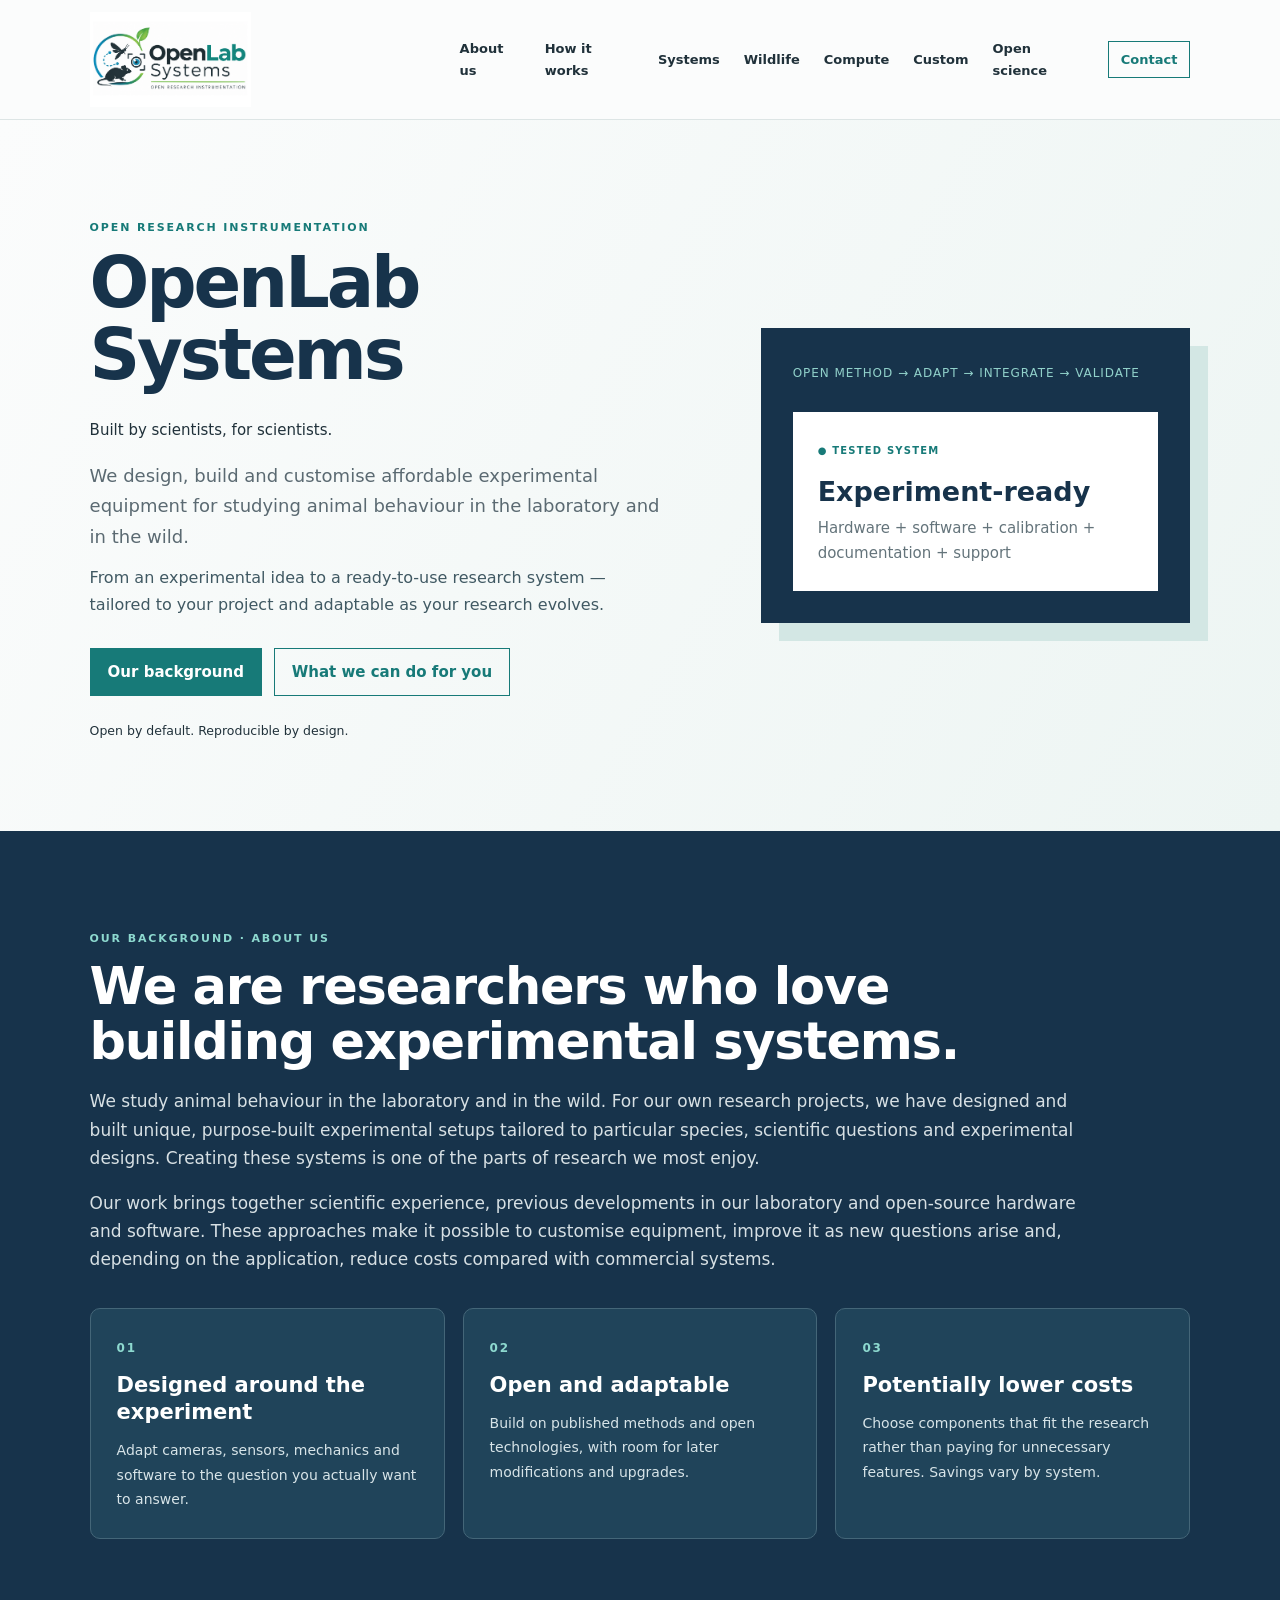
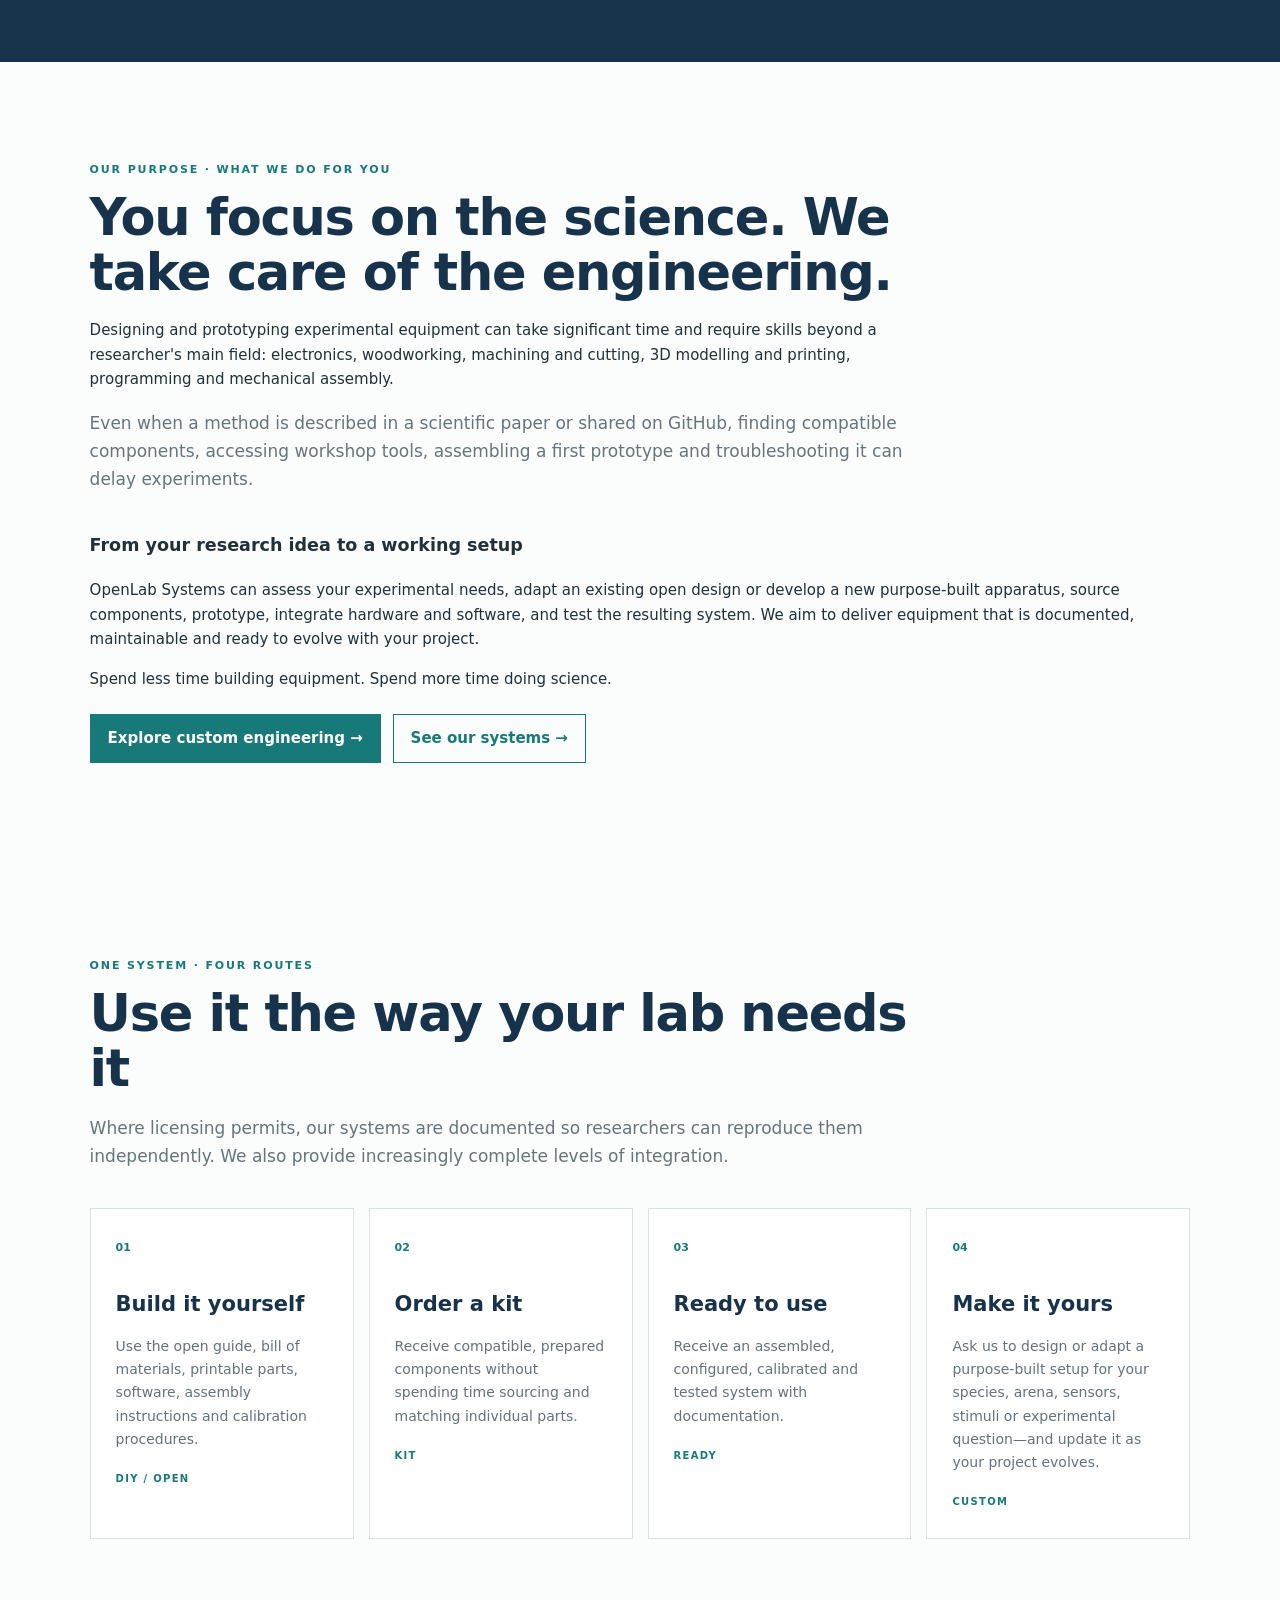
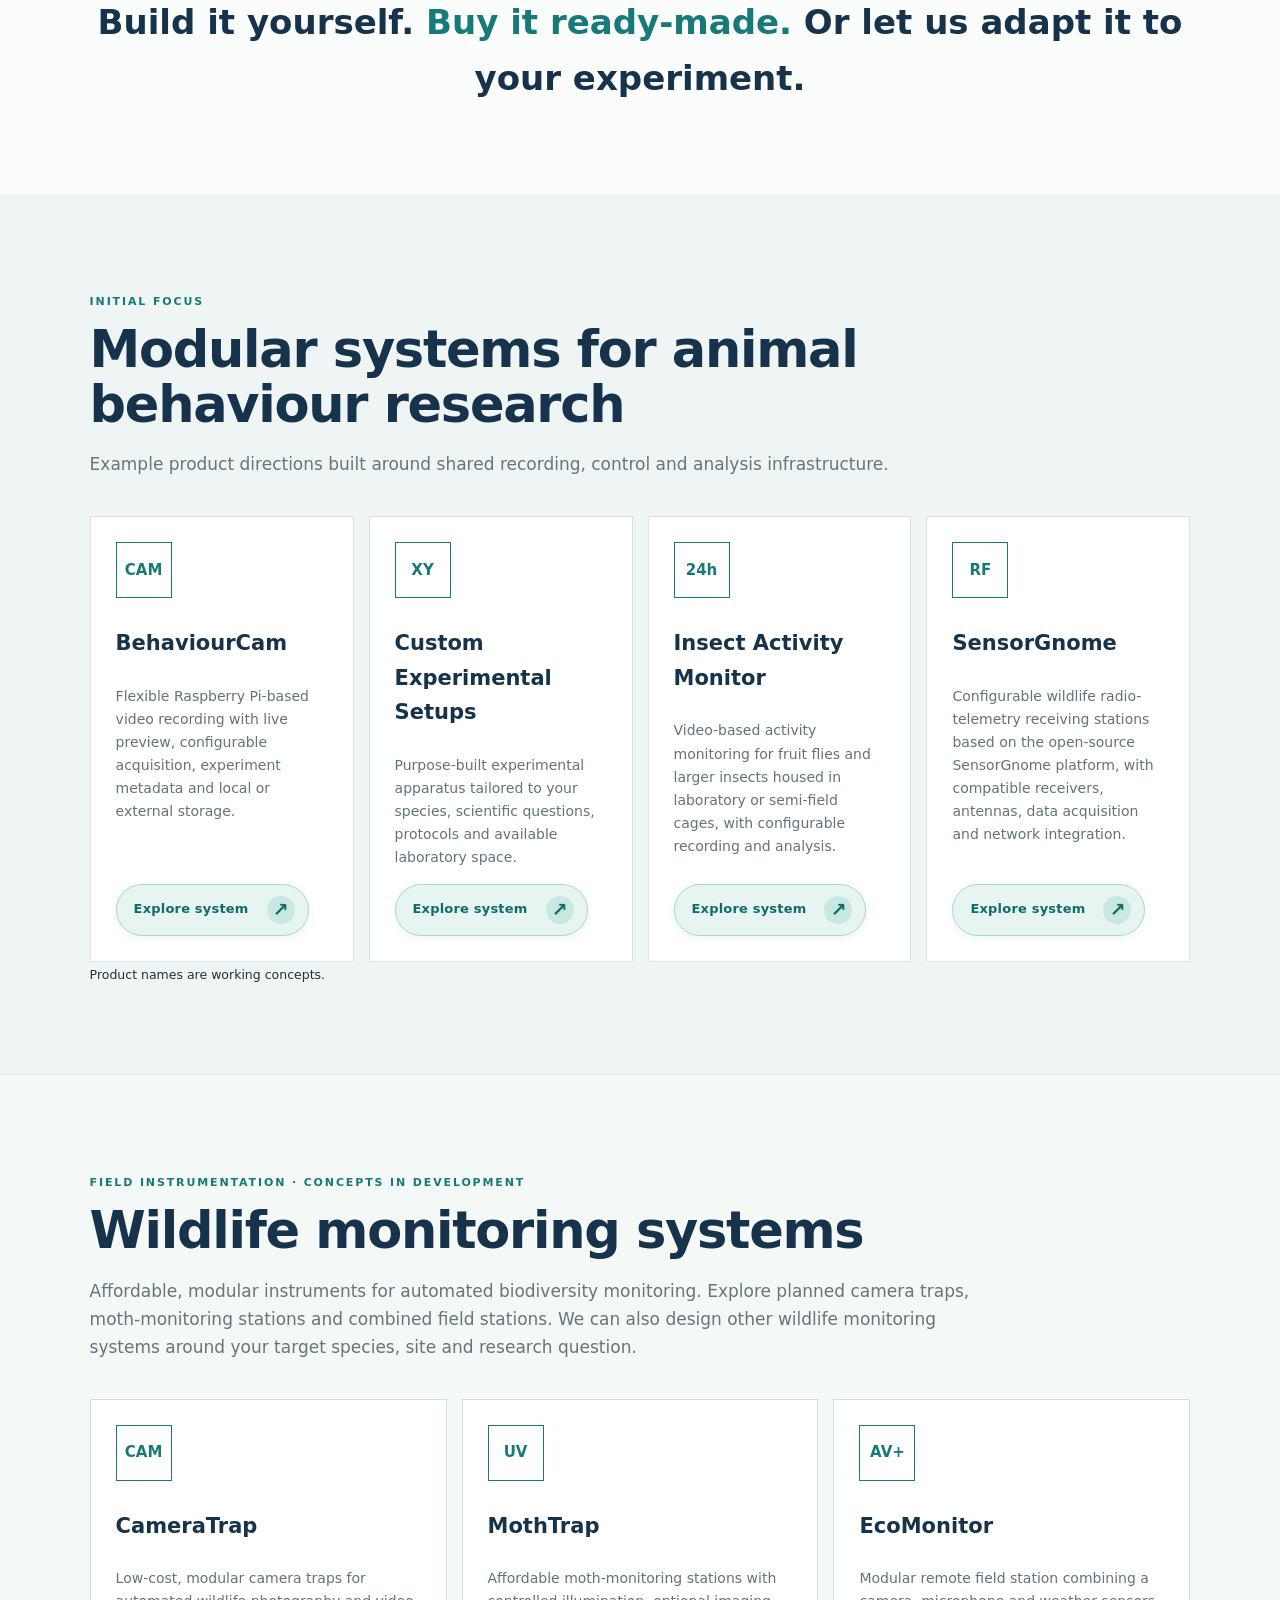
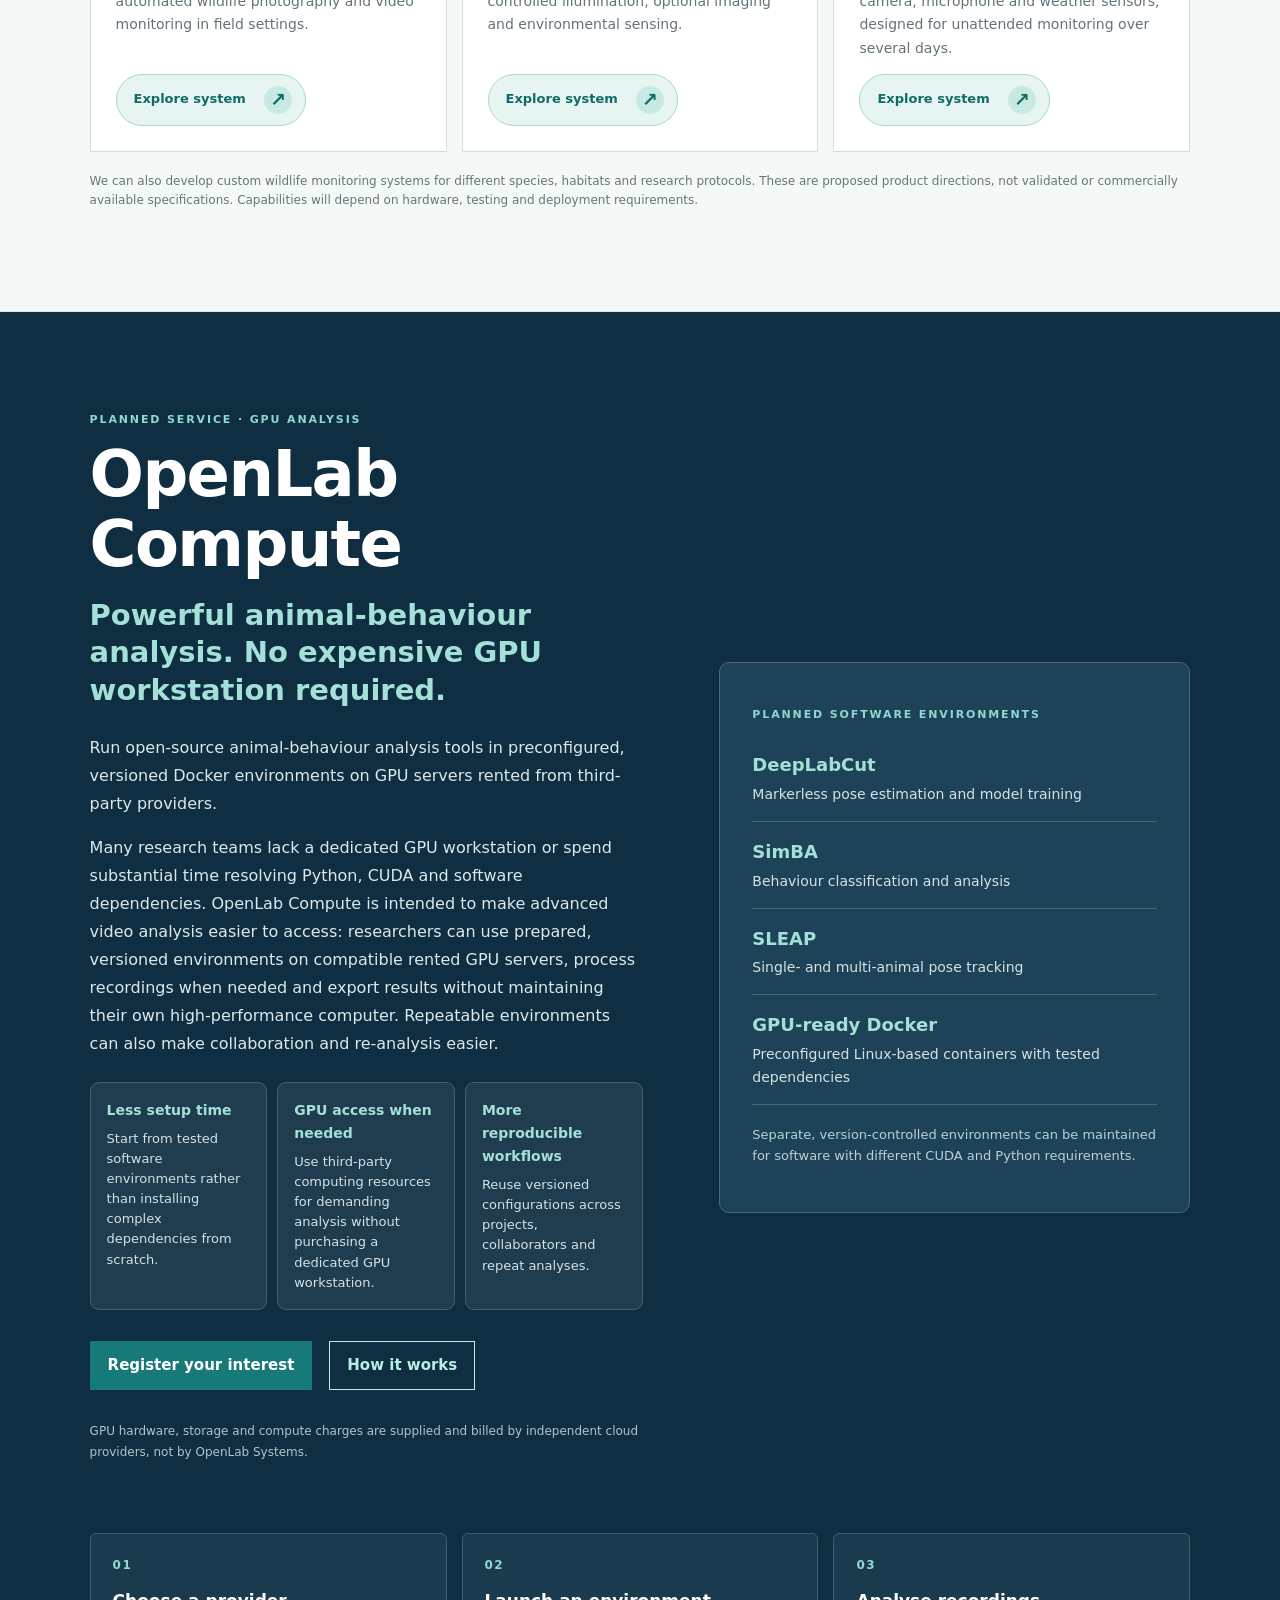
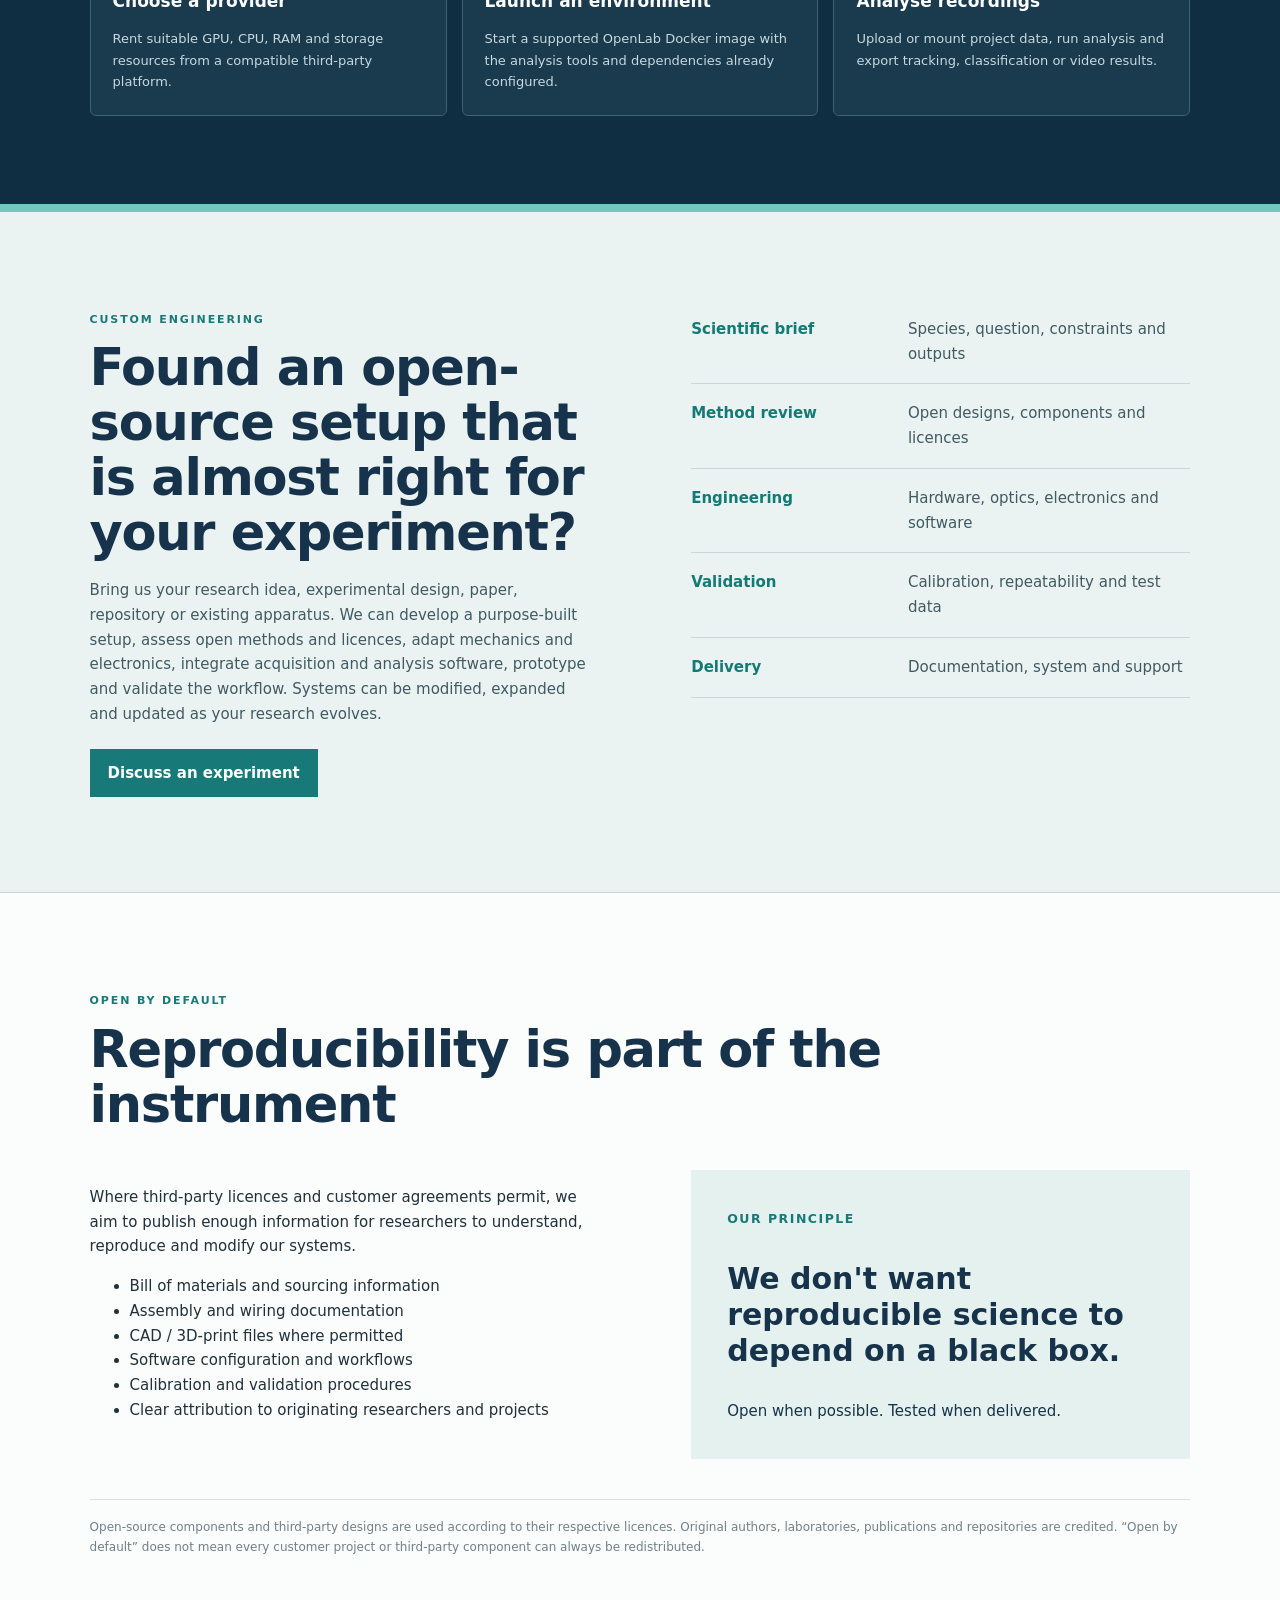
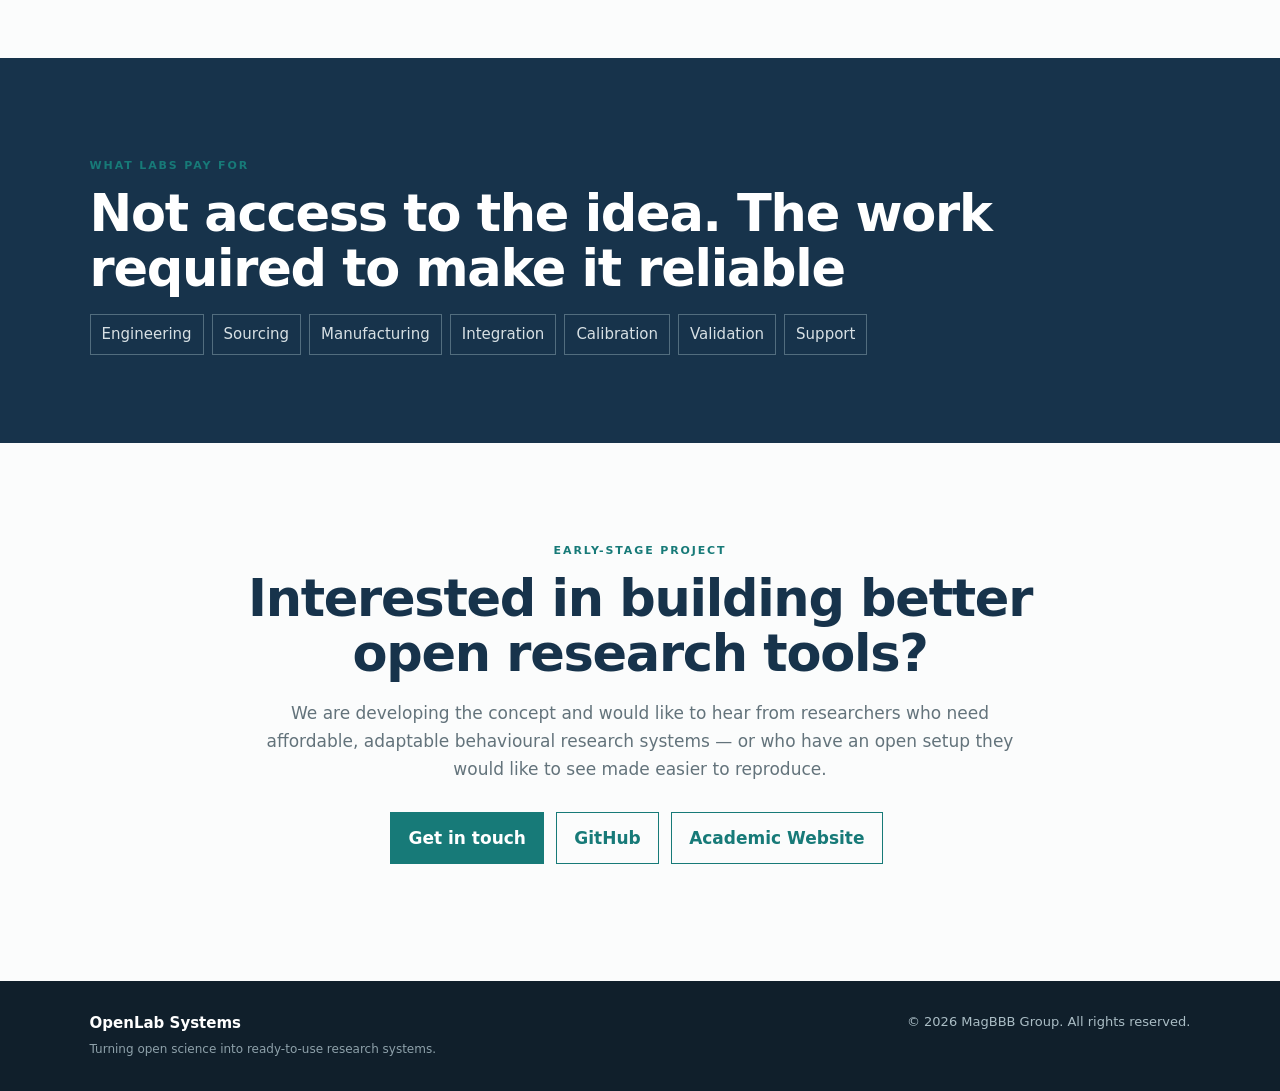
==== index.html @ 10ed85ef "Update index.html" ====
<!DOCTYPE html>

<html lang="en">
<head>
<meta charset="utf-8"/>
<meta content="width=device-width,initial-scale=1" name="viewport"/>
<meta content="Built by scientists studying animal behaviour in the lab and in the wild. OpenLab Systems develops affordable, adaptable and reproducible research instruments from open hardware and software." name="description"/>
<title>OpenLab Systems | Open Research Instrumentation</title>
<link href="logo.png?v=20261008-2" rel="icon" type="image/png"/>
<link href="style.css?v=20261011-intro-links4" rel="stylesheet"/>
</head>
<body>
<header>
<a aria-label="OpenLab Systems home" class="brand" href="#top">
<img alt="OpenLab Systems — Open Research Instrumentation" class="site-logo" src="logo.png?v=20261008-2"/>
</a>
<nav>
<a href="#our-story">About us</a><a href="#approach">How it works</a>
<a href="#systems">Systems</a>
<a href="#wildlife">Wildlife</a>
<a href="#compute">Compute</a>
<a href="#custom">Custom</a>
<a href="#open">Open science</a>
<a class="cta" href="#contact">Contact</a>
</nav>
</header>
<main id="top">
<section class="hero">
<div>
<p class="eyebrow">OPEN RESEARCH INSTRUMENTATION</p>
<h1>OpenLab Systems</h1><span class="hero-tagline">Built by scientists, for scientists.</span>

<p class="lead">We design, build and customise affordable experimental equipment for studying animal behaviour in the laboratory and in the wild.</p>
<p class="hero-support">From an experimental idea to a ready-to-use research system — tailored to your project and adaptable as your research evolves.</p>
<p>
<a class="button" href="#our-story">Our background</a> <a class="button outline" href="#our-purpose">What we can do for you</a>
</p>
<small>Open by default. Reproducible by design.</small>
</div>
<aside>
<div class="flow">OPEN METHOD → ADAPT → INTEGRATE → VALIDATE</div>
<div class="ready">
<label>● TESTED SYSTEM</label>
<h3>Experiment-ready</h3>
<p>Hardware + software + calibration + documentation + support</p>
</div>
</aside>
</section>
<section class="dark research-story" id="our-story"><p class="eyebrow">OUR BACKGROUND · ABOUT US</p>
<h2>We are researchers who love building experimental systems.</h2>
<p>We study animal behaviour in the laboratory and in the wild. For our own research projects, we have designed and built unique, purpose-built experimental setups tailored to particular species, scientific questions and experimental designs. Creating these systems is one of the parts of research we most enjoy.</p>
<p>Our work brings together scientific experience, previous developments in our laboratory and open-source hardware and software. These approaches make it possible to customise equipment, improve it as new questions arise and, depending on the application, reduce costs compared with commercial systems.</p>
<div class="story-benefits">
<div><span class="story-number">01</span><h3>Designed around the experiment</h3><p>Adapt cameras, sensors, mechanics and software to the question you actually want to answer.</p></div>
<div><span class="story-number">02</span><h3>Open and adaptable</h3><p>Build on published methods and open technologies, with room for later modifications and upgrades.</p></div>
<div><span class="story-number">03</span><h3>Potentially lower costs</h3><p>Choose components that fit the research rather than paying for unnecessary features. Savings vary by system.</p></div>
</div></section><section class="purpose-section" id="our-purpose">
<div class="intro"><p class="eyebrow">OUR PURPOSE · WHAT WE DO FOR YOU</p><h2>You focus on the science. We take care of the engineering.</h2>
<p>Designing and prototyping experimental equipment can take significant time and require skills beyond a researcher's main field: electronics, woodworking, machining and cutting, 3D modelling and printing, programming and mechanical assembly.</p>
<p>Even when a method is described in a scientific paper or shared on GitHub, finding compatible components, accessing workshop tools, assembling a first prototype and troubleshooting it can delay experiments.</p></div>
<div class="purpose-panel"><h3>From your research idea to a working setup</h3><p>OpenLab Systems can assess your experimental needs, adapt an existing open design or develop a new purpose-built apparatus, source components, prototype, integrate hardware and software, and test the resulting system. We aim to deliver equipment that is documented, maintainable and ready to evolve with your project.</p>
<p class="purpose-strapline">Spend less time building equipment. Spend more time doing science.</p>
<a class="button" href="#custom">Explore custom engineering →</a> <a class="button outline" href="#systems">See our systems →</a></div>
</section>
<section id="approach">
<div class="intro">
<p class="eyebrow">ONE SYSTEM · FOUR ROUTES</p>
<h2>Use it the way your lab needs it</h2>
<p>Where licensing permits, our systems are documented so researchers can reproduce them independently. We also provide increasingly complete levels of integration.</p>
</div>
<div class="grid four">
<article>
<i>01</i>
<h3>Build it yourself</h3>
<p>Use the open guide, bill of materials, printable parts, software, assembly instructions and calibration procedures.</p>
<b>DIY / OPEN</b>
</article>
<article>
<i>02</i>
<h3>Order a kit</h3>
<p>Receive compatible, prepared components without spending time sourcing and matching individual parts.</p>
<b>KIT</b>
</article>
<article>
<i>03</i>
<h3>Ready to use</h3>
<p>Receive an assembled, configured, calibrated and tested system with documentation.</p>
<b>READY</b>
</article>
<article>
<i>04</i>
<h3>Make it yours</h3>
<p>Ask us to design or adapt a purpose-built setup for your species, arena, sensors, stimuli or experimental question—and update it as your project evolves.</p>
<b>CUSTOM</b>
</article>
</div>
<p class="slogan">Build it yourself. <em>Buy it ready-made.</em> Or let us adapt it to your experiment.</p>
</section>
<section class="pale" id="systems">
<div class="intro">
<p class="eyebrow">INITIAL FOCUS</p>
<h2>Modular systems for animal behaviour research</h2>
<p>Example product directions built around shared recording, control and analysis infrastructure.</p>
</div>
<div class="grid four">
<article>
<div class="icon">CAM</div>
<h3>BehaviourCam</h3>
<p>Flexible Raspberry Pi-based video recording with live preview, configurable acquisition, experiment metadata and local or external storage.</p>
<button aria-controls="behaviourcam-modal" aria-haspopup="dialog" class="product-details-btn" data-product-modal="behaviourcam-modal" type="button">
<span>Explore system</span><span aria-hidden="true" class="product-btn-arrow">↗</span>
</button>
</article>
<article>
<div class="icon">XY</div>
<h3>Custom Experimental Setups</h3>
<p>Purpose-built experimental apparatus tailored to your species, scientific questions, protocols and available laboratory space.</p>
<button aria-controls="trackingarena-modal" aria-haspopup="dialog" class="product-details-btn" data-product-modal="trackingarena-modal" type="button"><span>Explore system</span><span aria-hidden="true" class="product-btn-arrow">↗</span></button>
</article>
<article>
<div class="icon">24h</div>
<h3>Insect Activity Monitor</h3>
<p>Video-based activity monitoring for fruit flies and larger insects housed in laboratory or semi-field cages, with configurable recording and analysis.</p>
<button aria-controls="activitymonitor-modal" aria-haspopup="dialog" class="product-details-btn" data-product-modal="activitymonitor-modal" type="button"><span>Explore system</span><span aria-hidden="true" class="product-btn-arrow">↗</span></button>
</article>
<article>
<div class="icon">RF</div>
<h3>SensorGnome</h3>
<p>Configurable wildlife radio-telemetry receiving stations based on the open-source SensorGnome platform, with compatible receivers, antennas, data acquisition and network integration.</p>
<button aria-controls="sensorgnome-modal" aria-haspopup="dialog" class="product-details-btn" data-product-modal="sensorgnome-modal" type="button"><span>Explore system</span><span aria-hidden="true" class="product-btn-arrow">↗</span></button>
</article>
</div>
<small>Product names are working concepts.</small>
</section>
<!-- WILDLIFE MONITORING SYSTEMS -->
<section class="wildlife-section" id="wildlife">
<div class="intro">
<p class="eyebrow">FIELD INSTRUMENTATION · CONCEPTS IN DEVELOPMENT</p>
<h2>Wildlife monitoring systems</h2>
<p>Affordable, modular instruments for automated biodiversity monitoring. Explore planned camera traps, moth-monitoring stations and combined field stations. We can also design other wildlife monitoring systems around your target species, site and research question.</p>
</div>
<div class="grid four wildlife-grid">
<article>
<div class="icon">CAM</div>
<h3>CameraTrap</h3>
<p>Low-cost, modular camera traps for automated wildlife photography and video monitoring in field settings.</p>
<button aria-controls="cameratrap-modal" aria-haspopup="dialog" class="product-details-btn" data-product-modal="cameratrap-modal" type="button"><span>Explore system</span><span aria-hidden="true" class="product-btn-arrow">↗</span></button>
</article>
<article>
<div class="icon">UV</div>
<h3>MothTrap</h3>
<p>Affordable moth-monitoring stations with controlled illumination, optional imaging and environmental sensing.</p>
<button aria-controls="mothtrap-modal" aria-haspopup="dialog" class="product-details-btn" data-product-modal="mothtrap-modal" type="button"><span>Explore system</span><span aria-hidden="true" class="product-btn-arrow">↗</span></button>
</article>
<article>
<div class="icon">AV+</div>
<h3>EcoMonitor</h3>
<p>Modular remote field station combining a camera, microphone and weather sensors, designed for unattended monitoring over several days.</p>
<button aria-controls="ecomonitor-modal" aria-haspopup="dialog" class="product-details-btn" data-product-modal="ecomonitor-modal" type="button"><span>Explore system</span><span aria-hidden="true" class="product-btn-arrow">↗</span></button>
</article>
</div>
<p class="wildlife-note">We can also develop custom wildlife monitoring systems for different species, habitats and research protocols. These are proposed product directions, not validated or commercially available specifications. Capabilities will depend on hardware, testing and deployment requirements.</p>
</section>
<section class="compute-section" id="compute">
<div class="compute-layout">
<div class="compute-copy">
<p class="eyebrow">PLANNED SERVICE · GPU ANALYSIS</p>
<h2>OpenLab Compute</h2>
<h3>Powerful animal-behaviour analysis. No expensive GPU workstation required.</h3>
<p>Run open-source animal-behaviour analysis tools in preconfigured, versioned Docker environments on GPU servers rented from third-party providers.</p>
<p>Many research teams lack a dedicated GPU workstation or spend substantial time resolving Python, CUDA and software dependencies. OpenLab Compute is intended to make advanced video analysis easier to access: researchers can use prepared, versioned environments on compatible rented GPU servers, process recordings when needed and export results without maintaining their own high-performance computer. Repeatable environments can also make collaboration and re-analysis easier.</p>
<div aria-label="Benefits for researchers" class="compute-benefits">
<div><strong>Less setup time</strong><span>Start from tested software environments rather than installing complex dependencies from scratch.</span></div>
<div><strong>GPU access when needed</strong><span>Use third-party computing resources for demanding analysis without purchasing a dedicated GPU workstation.</span></div>
<div><strong>More reproducible workflows</strong><span>Reuse versioned configurations across projects, collaborators and repeat analyses.</span></div>
</div>
<div class="compute-actions">
<a class="button" href="#contact">Register your interest</a>
<a class="button outline light-outline" href="#compute-workflow">How it works</a>
</div>
<p class="compute-disclaimer">GPU hardware, storage and compute charges are supplied and billed by independent cloud providers, not by OpenLab Systems.</p>
</div>
<div aria-label="Planned analysis environments" class="compute-panel">
<p class="eyebrow">PLANNED SOFTWARE ENVIRONMENTS</p>
<div class="compute-tool">
<strong>DeepLabCut</strong>
<span>Markerless pose estimation and model training</span>
</div>
<div class="compute-tool">
<strong>SimBA</strong>
<span>Behaviour classification and analysis</span>
</div>
<div class="compute-tool">
<strong>SLEAP</strong>
<span>Single- and multi-animal pose tracking</span>
</div>
<div class="compute-tool">
<strong>GPU-ready Docker</strong>
<span>Preconfigured Linux-based containers with tested dependencies</span>
</div>
<p class="compute-note">Separate, version-controlled environments can be maintained for software with different CUDA and Python requirements.</p>
</div>
</div>
<div class="compute-workflow" id="compute-workflow">
<div>
<span>01</span>
<strong>Choose a provider</strong>
<p>Rent suitable GPU, CPU, RAM and storage resources from a compatible third-party platform.</p>
</div>
<div>
<span>02</span>
<strong>Launch an environment</strong>
<p>Start a supported OpenLab Docker image with the analysis tools and dependencies already configured.</p>
</div>
<div>
<span>03</span>
<strong>Analyse recordings</strong>
<p>Upload or mount project data, run analysis and export tracking, classification or video results.</p>
</div>
</div>
</section>
<section class="split custom-light" id="custom">
<div>
<p class="eyebrow">CUSTOM ENGINEERING</p>
<h2>Found an open-source setup that is almost right for your experiment?</h2>
<p>Bring us your research idea, experimental design, paper, repository or existing apparatus. We can develop a purpose-built setup, assess open methods and licences, adapt mechanics and electronics, integrate acquisition and analysis software, prototype and validate the workflow. Systems can be modified, expanded and updated as your research evolves.</p>
<a class="button" href="#contact">Discuss an experiment</a>
</div>
<ol>
<li>
<b>Scientific brief</b>
<span>Species, question, constraints and outputs</span>
</li>
<li>
<b>Method review</b>
<span>Open designs, components and licences</span>
</li>
<li>
<b>Engineering</b>
<span>Hardware, optics, electronics and software</span>
</li>
<li>
<b>Validation</b>
<span>Calibration, repeatability and test data</span>
</li>
<li>
<b>Delivery</b>
<span>Documentation, system and support</span>
</li>
</ol>
</section>
<section id="open">
<div class="intro">
<p class="eyebrow">OPEN BY DEFAULT</p>
<h2>Reproducibility is part of the instrument</h2>
</div>
<div class="split">
<div>
<p>Where third-party licences and customer agreements permit, we aim to publish enough information for researchers to understand, reproduce and modify our systems.</p>
<ul>
<li>Bill of materials and sourcing information</li>
<li>Assembly and wiring documentation</li>
<li>CAD / 3D-print files where permitted</li>
<li>Software configuration and workflows</li>
<li>Calibration and validation procedures</li>
<li>Clear attribution to originating researchers and projects</li>
</ul>
</div>
<blockquote>
<small>OUR PRINCIPLE</small>
<p>We don't want reproducible science to depend on a black box.</p>
<footer>Open when possible. Tested when delivered.</footer>
</blockquote>
</div>
<p class="legal">Open-source components and third-party designs are used according to their respective licences. Original authors, laboratories, publications and repositories are credited. “Open by default” does not mean every customer project or third-party component can always be redistributed.</p>
</section>
<section class="dark value">
<p class="eyebrow">WHAT LABS PAY FOR</p>
<h2>Not access to the idea. The work required to make it reliable</h2>
<div>
<span>Engineering</span>
<span>Sourcing</span>
<span>Manufacturing</span>
<span>Integration</span>
<span>Calibration</span>
<span>Validation</span>
<span>Support</span>
</div>
</section>
<section class="contact" id="contact">
<p class="eyebrow">EARLY-STAGE PROJECT</p>
<h2>Interested in building better open research tools?</h2>
<p>We are developing the concept and would like to hear from researchers who need affordable, adaptable behavioural research systems — or who have an open setup they would like to see made easier to reproduce.</p>
<p>
<a class="button" href="mailto:YOUR-EMAIL@example.com">Get in touch</a> <a class="button outline" href="https://github.com/MagBBBGroup">GitHub</a>
<a class="button outline" href="https://magbbb.com" rel="noopener noreferrer" target="_blank">
    Academic Website
  </a>
</p>
</section>
</main>
<footer class="footer">
<div><b>OpenLab Systems</b><span>Turning open science into ready-to-use research systems.</span></div>
<div class="copyright">© 2026 MagBBB Group. All rights reserved.</div>
</footer>
<!-- BEHAVIOURCAM PRODUCT POP-UP -->
<div aria-labelledby="behaviourcam-title" aria-modal="true" class="product-modal" hidden="" id="behaviourcam-modal" role="dialog">
<div class="product-modal-content">
<button aria-label="Close" class="product-modal-close" data-close-modal="" type="button">
      ×
    </button>
<h2 id="behaviourcam-title">BehaviourCam</h2>
<!-- Replace with a product photograph later -->
<div class="product-image-placeholder">
      BehaviourCam system photograph coming soon
    </div>
<p>
      BehaviourCam is a modular, portable video recording
      system for studying animal behaviour in laboratory
      and field settings.
    </p>
<h3>Main features and planned capabilities</h3>
<ol class="product-feature-list">
<li><strong>Multi-camera recording.</strong>
        Supports recording from multiple cameras, with
        four cameras in the configuration shown.</li>
<li><strong>Synchronised recording.</strong>
        Can be configured to record an experiment
        simultaneously from several cameras.</li>
<li><strong>Interchangeable cameras.</strong>
        Camera options for daytime and night-time recording,
        high frame rates or high resolution.</li>
<li><strong>Flexible hardware.</strong>
        Built around Raspberry Pi 3, 4 or 5 computers.</li>
<li><strong>Graphical interface.</strong>
        Control recording, adjust settings and view
        a live camera preview.</li>
<li><strong>Local and remote control.</strong>
        Operate using a connected screen or remotely
        through a local network.</li>
<li><strong>Recording organisation.</strong>
        Choose output folders, project and test names,
        and saved settings profiles.</li>
<li><strong>Offline operation.</strong>
        Control devices and transfer files without
        internet access.</li>
<li><strong>Flexible power options.</strong>
        Mains electricity, power banks, Power over Ethernet
        or optional solar power.</li>
<li><strong>Portable design.</strong>
        Compact carrying case for computers, screen,
        batteries, network switch and cables.</li>
</ol>
<!-- ADD NEW FEATURES ABOVE THIS LINE -->
<p class="product-development-note">
      Features and specifications are subject to
      development and hardware configuration.
    </p>
<a class="button" href="mailto:YOUR-EMAIL@example.com?subject=BehaviourCam%20enquiry">
      Enquire about BehaviourCam
    </a>
</div>
</div>
<!-- TRACKINGARENA PRODUCT POP-UP -->
<div aria-labelledby="trackingarena-title" aria-modal="true" class="product-modal" hidden="" id="trackingarena-modal" role="dialog">
<div class="product-modal-content" tabindex="-1">
<button aria-label="Close TrackingArena details" class="product-modal-close" data-close-modal="" type="button">×</button>
<p class="eyebrow">OPENLAB SYSTEMS · PRODUCT CONCEPT</p>
<h2 id="trackingarena-title">Custom Experimental Setups</h2>
<!-- To add a photo, replace the placeholder div with an img tag -->
<div class="product-image-placeholder">Custom experimental setup photographs coming soon</div>
<p>We design and adapt experimental apparatus around the needs of a specific research project, using suitable open-source hardware and software alongside custom-built components.</p>
<h3>How we can help</h3>
<ol class="product-feature-list">
<li><strong>Experiment-specific design.</strong> Adapt the setup to the species, research question, arena and experimental protocol.</li>
<li><strong>Integrated hardware.</strong> Combine cameras, illumination, sensors, stimuli, control electronics and mechanical components.</li>
<li><strong>Software and acquisition.</strong> Develop practical recording, control and data-export workflows.</li>
<li><strong>Prototyping and validation.</strong> Source components, build prototypes, test and document the resulting system.</li>
<li><strong>Modular upgrades.</strong> Plan for future changes, additional sensors or modified experimental designs.</li>
</ol>
<!-- Add new features as <li> elements immediately above </ol> -->
<p class="product-development-note">Concept under development. Features, compatibility and specifications will depend on the final configuration and validation.</p>
<a class="button" href="mailto:YOUR-EMAIL@example.com?subject=Custom%20experimental%20setup%20enquiry">Discuss a custom setup</a>
</div>
</div>
<!-- ACTIVITYMONITOR PRODUCT POP-UP -->
<div aria-labelledby="activitymonitor-title" aria-modal="true" class="product-modal" hidden="" id="activitymonitor-modal" role="dialog">
<div class="product-modal-content" tabindex="-1">
<button aria-label="Close ActivityMonitor details" class="product-modal-close" data-close-modal="" type="button">×</button>
<p class="eyebrow">OPENLAB SYSTEMS · PRODUCT CONCEPT</p>
<h2 id="activitymonitor-title">Insect Activity Monitor</h2>
<!-- To add a photo, replace the placeholder div with an img tag -->
<div class="product-image-placeholder">Insect Activity Monitor photograph coming soon</div>
<p>A flexible video-based monitoring approach for activity studies of fruit flies and larger insects housed in laboratory or semi-field cages. Camera placement, lighting and analysis depend on the species and enclosure.</p>
<h3>Proposed features and capabilities</h3>
<ol class="product-feature-list">
<li><strong>Fruit fly monitoring.</strong> Record movement and activity patterns in suitable small-insect arenas.</li>
<li><strong>Larger insects.</strong> Adapt camera coverage and detection settings for moths, butterflies and other insects in cages.</li>
<li><strong>Laboratory and semi-field use.</strong> Configure the system for controlled laboratory conditions or sheltered semi-field enclosures.</li>
<li><strong>Long-duration experiments.</strong> Plan scheduled recording for activity rhythms and repeated observations.</li>
<li><strong>Flexible analysis.</strong> Export recordings and activity data for validation and further behavioural analysis.</li>
</ol>
<!-- Add new features as <li> elements immediately above </ol> -->
<p class="product-development-note">Concept under development. Features, compatibility and specifications will depend on the final configuration and validation.</p>
<a class="button" href="mailto:YOUR-EMAIL@example.com?subject=ActivityMonitor%20enquiry">Enquire about Insect Activity Monitor</a>
</div>
</div>
<!-- SENSORGNOME PRODUCT POP-UP -->
<div aria-labelledby="sensorgnome-title" aria-modal="true" class="product-modal" hidden="" id="sensorgnome-modal" role="dialog">
<div class="product-modal-content" tabindex="-1">
<button aria-label="Close SensorGnome details" class="product-modal-close" data-close-modal="" type="button">×</button>
<p class="eyebrow">OPENLAB SYSTEMS · PRODUCT CONCEPT</p>
<h2 id="sensorgnome-title">SensorGnome</h2>
<!-- To add a photo, replace the placeholder div with an img tag -->
<div class="product-image-placeholder">SensorGnome system photograph coming soon</div>
<p>Configurable wildlife radio-telemetry receiving stations based on the open-source SensorGnome platform, with compatible receivers, antennas, data acquisition and network integration.</p>
<h3>Proposed features and capabilities</h3>
<ol class="product-feature-list">
<li><strong>Open-source foundation.</strong> Build on the established SensorGnome wildlife radio-telemetry platform.</li>
<li><strong>Receiver configurations.</strong> Select compatible receivers for the research deployment.</li>
<li><strong>Antenna integration.</strong> Configure antennas and associated receiving hardware for the study.</li>
<li><strong>Data acquisition.</strong> Collect and organise detections for subsequent processing.</li>
<li><strong>Network integration.</strong> Adapt connectivity and data-transfer arrangements to field requirements.</li>
</ol>
<!-- Add new features as <li> elements immediately above </ol> -->
<p class="product-development-note">Concept under development. Features, compatibility and specifications will depend on the final configuration and validation.</p>
<a class="button" href="mailto:YOUR-EMAIL@example.com?subject=SensorGnome%20enquiry">Enquire about SensorGnome</a>
</div>
</div>
<!-- WILDLIFE MONITORING PRODUCT POP-UPS -->
<div aria-labelledby="cameratrap-title" aria-modal="true" class="product-modal" hidden="" id="cameratrap-modal" role="dialog">
<div class="product-modal-content" tabindex="-1">
<button aria-label="Close CameraTrap details" class="product-modal-close" data-close-modal="" type="button">×</button>
<p class="eyebrow">OPENLAB SYSTEMS · WILDLIFE MONITORING</p>
<h2 id="cameratrap-title">CameraTrap</h2>
<!-- PHOTO: Replace the placeholder with <img class="product-photo" src="images/cameratrap.jpg" alt="CameraTrap monitoring system"> -->
<div class="product-image-placeholder">CameraTrap photograph coming soon</div>
<p>Low-cost, modular camera traps for automated wildlife photography and video monitoring in field settings.</p>
<h3>Proposed features and capabilities</h3>
<ol class="product-feature-list">
<li><strong>Motion-triggered capture.</strong> Planned support for movement-triggered photographs and video.</li>
<li><strong>Night monitoring.</strong> Infrared-capable camera and illumination options for low-light deployments.</li>
<li><strong>Recording schedules.</strong> Configurable operating periods and capture settings.</li>
<li><strong>Outdoor deployment.</strong> Weather-resistant enclosures, suitable mounting and local storage.</li>
<li><strong>Power flexibility.</strong> Mains, battery and potential solar-assisted configurations depending on deployment.</li>
<!-- ADD NEW CAMERATRAP FEATURES HERE, BEFORE THE CLOSING ol TAG -->
</ol>
<p class="product-development-note">Concept under development. Hardware, recording performance, weather protection and power endurance will require configuration-specific validation.</p>
<a class="button" href="mailto:YOUR-EMAIL@example.com?subject=CameraTrap%20enquiry">Enquire about CameraTrap</a>
</div>
</div>
<div aria-labelledby="mothtrap-title" aria-modal="true" class="product-modal" hidden="" id="mothtrap-modal" role="dialog">
<div class="product-modal-content" tabindex="-1">
<button aria-label="Close MothTrap details" class="product-modal-close" data-close-modal="" type="button">×</button>
<p class="eyebrow">OPENLAB SYSTEMS · WILDLIFE MONITORING</p>
<h2 id="mothtrap-title">MothTrap</h2>
<!-- PHOTO: Replace the placeholder with <img class="product-photo" src="images/mothtrap.jpg" alt="MothTrap monitoring system"> -->
<div class="product-image-placeholder">MothTrap photograph coming soon</div>
<p>Affordable moth-monitoring stations with controlled illumination, optional imaging and environmental sensing.</p>
<h3>Proposed features and capabilities</h3>
<ol class="product-feature-list">
<li><strong>Modular light source.</strong> Configurable illumination appropriate to the monitoring protocol and local regulations.</li>
<li><strong>Image-based monitoring.</strong> Optional camera recording for documenting moth visits or specimens.</li>
<li><strong>Trap configurations.</strong> Adaptable designs for light trapping or non-lethal photographic monitoring.</li>
<li><strong>Environmental context.</strong> Potential temperature, humidity and ambient-light sensor integration.</li>
<li><strong>Organised records.</strong> Timestamped images and structured files for later review or identification.</li>
<!-- ADD NEW MOTHTRAP FEATURES HERE, BEFORE THE CLOSING ol TAG -->
</ol>
<p class="product-development-note">Concept under development. Hardware, recording performance, weather protection and power endurance will require configuration-specific validation.</p>
<a class="button" href="mailto:YOUR-EMAIL@example.com?subject=MothTrap%20enquiry">Enquire about MothTrap</a>
</div>
</div>
<div aria-labelledby="ecomonitor-title" aria-modal="true" class="product-modal" hidden="" id="ecomonitor-modal" role="dialog">
<div class="product-modal-content" tabindex="-1">
<button aria-label="Close EcoMonitor details" class="product-modal-close" data-close-modal="" type="button">×</button>
<p class="eyebrow">OPENLAB SYSTEMS · WILDLIFE MONITORING</p>
<h2 id="ecomonitor-title">EcoMonitor</h2>
<!-- PHOTO: Replace the placeholder with <img class="product-photo" src="images/ecomonitor.jpg" alt="EcoMonitor monitoring system"> -->
<div class="product-image-placeholder">EcoMonitor photograph coming soon</div>
<p>Modular remote field station combining a camera, microphone and weather sensors, designed for unattended monitoring over several days.</p>
<h3>Proposed features and capabilities</h3>
<ol class="product-feature-list">
<li><strong>Integrated camera.</strong> Capture wildlife images or video with configurable recording modes.</li>
<li><strong>Microphone.</strong> Record animal vocalisations and environmental sounds alongside visual observations.</li>
<li><strong>Weather station.</strong> Incorporate temperature, humidity and other compatible meteorological sensors.</li>
<li><strong>Coordinated data.</strong> Store recordings and weather observations with consistent timestamps.</li>
<li><strong>Remote deployment.</strong> Plan weather-resistant housing, local storage and battery or solar-assisted power for several days of unattended operation, subject to power-budget testing.</li>
<!-- ADD NEW ECOMONITOR FEATURES HERE, BEFORE THE CLOSING ol TAG -->
</ol>
<p class="product-development-note">Concept under development. Hardware, recording performance, weather protection and power endurance will require configuration-specific validation.</p>
<a class="button" href="mailto:YOUR-EMAIL@example.com?subject=EcoMonitor%20enquiry">Enquire about EcoMonitor</a>
</div>
</div>
<script>
(function () {
  let activeModal = null;
  let previousFocus = null;

  function openProductModal(id) {
    const modal = document.getElementById(id);
    if (!modal) return;
    if (activeModal) closeProductModal();
    previousFocus = document.activeElement;
    activeModal = modal;
    modal.hidden = false;
    document.body.classList.add('modal-open');
    modal.querySelector('[data-close-modal]').focus();
  }

  function closeProductModal() {
    if (!activeModal) return;
    activeModal.hidden = true;
    activeModal = null;
    document.body.classList.remove('modal-open');
    if (previousFocus && typeof previousFocus.focus === 'function') previousFocus.focus();
    previousFocus = null;
  }

  document.querySelectorAll('[data-product-modal]').forEach(function (button) {
    button.addEventListener('click', function () {
      openProductModal(button.getAttribute('data-product-modal'));
    });
  });

  document.querySelectorAll('.product-modal').forEach(function (modal) {
    modal.addEventListener('click', function (event) {
      if (event.target === modal || event.target.closest('[data-close-modal]')) closeProductModal();
    });
  });

  document.addEventListener('keydown', function (event) {
    if (!activeModal) return;
    if (event.key === 'Escape') closeProductModal();
    if (event.key !== 'Tab' || !activeModal) return;
    const elements = Array.from(activeModal.querySelectorAll('button:not([disabled]), a[href], input:not([disabled]), [tabindex="0"]'));
    if (!elements.length) return;
    const first = elements[0], last = elements[elements.length - 1];
    if (event.shiftKey && document.activeElement === first) { event.preventDefault(); last.focus(); }
    else if (!event.shiftKey && document.activeElement === last) { event.preventDefault(); first.focus(); }
  });
})();
</script>
</body>
</html>
---- style.css ----
*{box-sizing:border-box}html{scroll-behavior:smooth}body{margin:0;font:15px/1.65 system-ui,-apple-system,Segoe UI,sans-serif;color:#20313a;background:#fbfcfc}header{height:74px;padding:0 7vw;display:flex;align-items:center;justify-content:space-between;position:sticky;top:0;background:#fbfcfcf2;backdrop-filter:blur(10px);z-index:5;border-bottom:1px solid #dde5e5}.brand{display:flex;gap:10px;align-items:center;text-decoration:none;color:#17334b;line-height:1.1}.brand>b{border:2px solid #177a78;color:#177a78;padding:10px 7px;font-size:11px}.brand strong,.brand small{display:block}.brand small{color:#6d7b82;text-transform:uppercase;font-size:10px;letter-spacing:.12em;margin-top:4px}nav{display:flex;gap:24px;align-items:center}nav a{text-decoration:none;color:#20313a;font-size:13px;font-weight:700}.cta{border:1px solid #177a78!important;padding:7px 12px;color:#177a78!important}section{padding:88px 7vw}.hero{min-height:650px;display:grid;grid-template-columns:1.15fr .85fr;gap:7vw;align-items:center;background:linear-gradient(120deg,#fbfcfc,#edf5f3)}.eyebrow{font-size:11px;letter-spacing:.17em;font-weight:850;color:#177a78;text-transform:uppercase}.hero h1{font-size:clamp(44px,5.5vw,76px);line-height:1.02;letter-spacing:-.045em;color:#17334b;margin:10px 0 26px}.hero h1 em,.slogan em{font-style:normal;color:#177a78}.lead{font-size:19px;color:#5b6a72;max-width:760px}.button{display:inline-block;background:#177a78;color:white;text-decoration:none;padding:11px 17px;font-weight:750;border:1px solid #177a78;margin:7px 7px 7px 0}.outline{background:transparent;color:#177a78}.hero aside{background:#17334b;color:white;padding:32px;box-shadow:18px 18px #d3e7e4}.flow{font-size:12px;line-height:2.3;letter-spacing:.08em;color:#91d1ca}.ready{background:white;color:#17334b;margin-top:24px;padding:25px}.ready label{font-size:10px;color:#177a78;font-weight:800;letter-spacing:.12em}.ready h3{font-size:27px;margin:8px 0 2px}.ready p{margin:0;color:#64747b}.dark{background:#17334b;color:#d7e0e4}.dark h2{color:white}.dark>p:not(.eyebrow),.dark>div>p:not(.eyebrow){max-width:900px;font-size:17px}.dark>strong{display:block;color:white;font-size:21px;margin-top:25px}.intro{max-width:850px;margin-bottom:38px}h2{font-size:clamp(32px,4vw,51px);line-height:1.08;letter-spacing:-.025em;color:#17334b;margin:8px 0 18px}.intro>p:last-child{font-size:17px;color:#66757c}.grid{display:grid;gap:15px}.four{grid-template-columns:repeat(4,1fr)}article{border:1px solid #d9e2e2;background:white;padding:25px;min-height:260px}article i{font-style:normal;font-size:11px;color:#177a78;font-weight:800}article h3{font-size:21px;color:#17334b;margin:28px 0 10px}article p{font-size:14px;color:#63737b}article>b{color:#177a78;font-size:10px;letter-spacing:.13em}.slogan{text-align:center;font-size:clamp(21px,2.7vw,34px);font-weight:750;color:#17334b;margin:55px 0 0}.pale{background:#eff5f4}.icon{width:56px;height:56px;border:1px solid #177a78;color:#177a78;display:grid;place-items:center;font-weight:800}.split{display:grid;grid-template-columns:1fr 1fr;gap:8vw}.dark ol{list-style:none;margin:0;padding:0}.dark li{display:grid;grid-template-columns:1fr 1.4fr;gap:15px;border-bottom:1px solid #4b6577;padding:17px 0}.dark li b{color:#82d0c8}.dark li span{color:#d7e0e4}blockquote{margin:0;background:#e4f1ef;padding:36px;color:#17334b}blockquote small{color:#177a78;font-weight:800;letter-spacing:.12em}blockquote p{font-size:30px;line-height:1.2;font-weight:750}.legal{border-top:1px solid #d9e2e2;padding-top:18px;margin-top:40px;font-size:12px;color:#718087}.value div{display:flex;flex-wrap:wrap;gap:8px}.value span{border:1px solid #526d7e;padding:7px 11px}.contact{text-align:center;max-width:1000px;margin:auto}.contact>p:not(.eyebrow){max-width:780px;margin:0 auto 22px;font-size:17px;color:#63737b}.footer{padding:30px 7vw;background:#101f2b;color:white;display:flex;justify-content:space-between}.footer span{color:#8ea1aa;font-size:12px}@media(max-width:900px){nav a:not(.cta){display:none}.hero,.split{grid-template-columns:1fr}.four{grid-template-columns:repeat(2,1fr)}}@media(max-width:560px){section{padding:65px 22px}header{padding:0 22px}.four{grid-template-columns:1fr}.hero h1{font-size:43px}.footer{display:block;padding:28px 22px}.footer span{display:block;margin-top:5px}}

/* OpenLab Systems logo: keep existing logo.png in repository root */
.brand {display:flex;align-items:center;flex-shrink:0;text-decoration:none;}
.site-logo {display:block;width:350px;max-width:100%;max-height:105px;height:auto;object-fit:contain;object-position:left center;}

/* OpenLab Compute — third-party GPU hosting */
.compute-section {background:#102e42;color:#dbe9ec;}
.compute-section .eyebrow {color:#8cd9cf;}
.compute-section h2 {color:#fff;font-size:clamp(40px,5vw,68px);}
.compute-section h3 {color:#a3e0d7;font-size:clamp(22px,2.4vw,29px);line-height:1.3;margin:12px 0 24px;}
.compute-layout {display:grid;grid-template-columns:1.08fr .92fr;gap:6vw;align-items:center;}
.compute-copy > p:not(.eyebrow) {font-size:16px;line-height:1.75;}
.compute-actions {display:flex;flex-wrap:wrap;gap:10px;margin:24px 0;}
.compute-section .light-outline {color:#b8eee6;border-color:#b8eee6;}
.compute-section .light-outline:hover {color:#102e42;background:#b8eee6;}
.compute-section .compute-disclaimer {font-size:12px!important;color:#acc6cd;max-width:650px;}
.compute-panel {background:#1e4358;border:1px solid #456a7a;border-radius:10px;padding:32px;}
.compute-tool {display:flex;flex-direction:column;gap:3px;padding:15px 0;border-bottom:1px solid #456779;}
.compute-tool strong {font-size:18px;color:#a3e0d7;}
.compute-tool span {font-size:14px;color:#d3e2e6;}
.compute-note {font-size:13px;color:#bbd0d5;line-height:1.6;margin-top:20px;}
.compute-workflow {display:grid;grid-template-columns:repeat(3,minmax(0,1fr));gap:15px;margin-top:58px;}
.compute-workflow > div {background:#1a3a4d;border:1px solid #3d6172;padding:22px;border-radius:6px;}
.compute-workflow span {display:block;color:#8cd9cf;font-size:12px;font-weight:800;letter-spacing:.12em;margin-bottom:12px;}
.compute-workflow strong {display:block;color:#fff;font-size:17px;}
.compute-workflow p {font-size:13px;line-height:1.65;color:#c7d9df;margin-bottom:0;}
@media(max-width:1100px){.site-logo{width:280px;}}
@media(max-width:900px){.compute-layout{grid-template-columns:1fr;gap:30px;}.compute-workflow{grid-template-columns:1fr;}}
@media(max-width:560px){.site-logo{width:190px;max-height:65px;}.compute-panel{padding:22px;}.compute-workflow{margin-top:35px;}}

/* Keep large logo fully visible in the sticky header */
header {min-height:100px;height:auto;padding-top:12px;padding-bottom:12px;gap:20px;}
.site-logo {max-height:95px;}
@media(max-width:900px){header{min-height:76px;}.site-logo{max-height:70px;}}
@media(max-width:560px){header{min-height:70px;}.site-logo{max-height:58px;}}

/* Clear visual separation: light Custom Engineering */
section#custom.custom-light {
  background: #eaf3f1;
  color: #334d58;
  border-top: 8px solid #72c8bd;
  border-bottom: 1px solid #c6d9d6;
}
#custom.custom-light h2 { color: #17334b; }
#custom.custom-light .eyebrow { color: #177a78; }
#custom.custom-light p { color: #405a63; }
#custom.custom-light ol { list-style: none; margin: 0; padding: 0; }
#custom.custom-light li {
  display: grid; grid-template-columns: 1fr 1.4fr; gap: 15px;
  padding: 17px 0; border-bottom: 1px solid #c6d9d6;
}
#custom.custom-light li b { color: #147a75; }
#custom.custom-light li span { color: #405a63; }
.footer b { display: block; }
.footer .copyright { font-size: 13px; color: #aabdc5; text-align: right; }
@media (max-width: 560px) {
  #custom.custom-light li { grid-template-columns: 1fr; }
  .footer .copyright { text-align: left; margin-top: 12px; }
}

/* BEHAVIOURCAM PRODUCT MODAL */

.product-details-btn {
  margin-top: 20px;
  padding: 11px 18px;
  border: 1px solid #177a78;
  border-radius: 8px;
  background: transparent;
  color: #177a78;
  font-weight: 600;
  cursor: pointer;
}

.product-details-btn:hover {
  background: #177a78;
  color: white;
}

.product-modal[hidden] {
  display: none !important;
}

.product-modal {
  position: fixed;
  inset: 0;
  z-index: 9999;
  display: flex;
  align-items: center;
  justify-content: center;
  padding: 20px;
  background: rgba(8, 28, 42, 0.78);
}

.product-modal-content {
  position: relative;
  width: 100%;
  max-width: 850px;
  max-height: 90vh;
  overflow-y: auto;
  padding: 35px;
  border-radius: 16px;
  background: #ffffff;
  color: #334d58;
  box-shadow: 0 20px 70px rgba(0,0,0,0.25);
}

.product-modal-content h2 {
  color: #17334b;
  margin-bottom: 15px;
}

.product-modal-content h3 {
  color: #177a78;
  margin-top: 25px;
}

.product-modal-close {
  position: absolute;
  top: 15px;
  right: 20px;
  border: none;
  background: transparent;
  color: #17334b;
  font-size: 32px;
  cursor: pointer;
}

.product-image-placeholder {
  display: flex;
  align-items: center;
  justify-content: center;
  min-height: 230px;
  margin: 20px 0;
  border: 2px dashed #bfd7d3;
  border-radius: 12px;
  background: #eaf3f1;
  color: #607b83;
  text-align: center;
}

.product-feature-list {
  padding-left: 25px;
  line-height: 1.7;
}

.product-feature-list li {
  margin-bottom: 12px;
}

.product-development-note {
  margin: 25px 0;
  font-size: 13px;
  color: #607b83;
}

@media (max-width: 600px) {
  .product-modal-content {
    padding: 25px 20px;
  }
}


/* Shared modal improvements for all four product cards */
body.modal-open { overflow: hidden; }
.product-details-btn { font: inherit; font-size: 13px; }
.product-details-btn:focus-visible, .product-modal-close:focus-visible, .product-modal .button:focus-visible {
  outline: 3px solid #57bdb0;
  outline-offset: 3px;
}
.product-modal-content { overscroll-behavior: contain; }
.product-modal-content > p:not(.eyebrow) { line-height: 1.7; }
.product-modal .button { margin-top: 6px; }
@media (max-width: 600px) {
  .product-modal { padding: 10px; }
  .product-modal-content { max-height: 94vh; }
}

/* Refined product action buttons */
#systems .grid.four > article {display:flex;flex-direction:column;}
#systems .grid.four > article .product-details-btn {
  display:inline-flex;align-items:center;justify-content:space-between;gap:18px;
  align-self:flex-start;margin-top:auto;padding:11px 13px 11px 17px;
  border:1px solid #a9d7d0;border-radius:999px;
  background:#e7f5f2;color:#116b67;
  font:700 13px/1.3 system-ui,-apple-system,Segoe UI,sans-serif;
  letter-spacing:.015em;cursor:pointer;
  box-shadow:0 2px 8px rgba(13,84,82,.07);
  transition:background .18s ease,color .18s ease,border-color .18s ease,box-shadow .18s ease,transform .18s ease;
}
#systems .product-btn-arrow {
  display:grid;place-items:center;width:28px;height:28px;flex-shrink:0;
  border-radius:50%;background:#c8e9e2;color:#116b67;font-size:19px;line-height:1;
  transition:background .18s ease,color .18s ease,transform .18s ease;
}
#systems .product-details-btn:hover {
  background:#177a78;color:#fff;border-color:#177a78;
  box-shadow:0 7px 16px rgba(23,122,120,.18);transform:translateY(-2px);
}
#systems .product-details-btn:hover .product-btn-arrow {
  background:#fff;color:#177a78;transform:translate(2px,-2px);
}
#systems .product-details-btn:focus-visible {outline:3px solid #57bdb0;outline-offset:3px;}
@media (prefers-reduced-motion:reduce){#systems .product-details-btn,#systems .product-btn-arrow{transition:none;}}


/* Wildlife monitoring: separate product family */
.wildlife-section {background:#f4f8f6;border-top:1px solid #dceae5;border-bottom:1px solid #dceae5;}
.wildlife-section .intro {max-width:880px;}
.wildlife-grid > article {display:flex;flex-direction:column;min-height:325px;border-color:#cddfd8;}
.wildlife-grid > article .product-details-btn {display:inline-flex;align-items:center;justify-content:space-between;gap:18px;align-self:flex-start;margin-top:auto;padding:11px 13px 11px 17px;border:1px solid #a9d7d0;border-radius:999px;background:#e7f5f2;color:#116b67;font:700 13px/1.3 system-ui,-apple-system,Segoe UI,sans-serif;cursor:pointer;transition:background .18s,color .18s,transform .18s;}
.wildlife-section .product-btn-arrow {display:grid;place-items:center;width:28px;height:28px;border-radius:50%;background:#c8e9e2;color:#116b67;font-size:19px;}
.wildlife-section .product-details-btn:hover {background:#177a78;color:#fff;border-color:#177a78;transform:translateY(-2px);}
.wildlife-section .product-details-btn:hover .product-btn-arrow {background:#fff;color:#177a78;}
.wildlife-section .product-details-btn:focus-visible {outline:3px solid #57bdb0;outline-offset:3px;}
.wildlife-note {margin-top:20px;font-size:12px;color:#64777b;}
.product-photo {display:block;width:100%;max-height:370px;object-fit:contain;margin:20px 0;border-radius:12px;background:#eaf3f1;}
@media (prefers-reduced-motion:reduce){.wildlife-section .product-details-btn{transition:none;}}

/* Scientist-led introduction and research story */
.hero-scientists{color:#177a78;font-weight:800;font-size:17px;letter-spacing:.01em;margin:0 0 8px}
.hero .lead{font-size:18px;line-height:1.7;margin-bottom:12px}
.hero-support{color:#405963;font-size:16px;line-height:1.7;max-width:740px;margin:0 0 22px}
.research-story{background:#17334b}
.research-story>.eyebrow{color:#8dd9cf}
.research-story>h2{max-width:1000px}
.research-story>p:not(.eyebrow){max-width:990px}
.story-benefits{display:grid;grid-template-columns:repeat(3,minmax(0,1fr));gap:18px;margin:35px 0}
.story-benefits>div{border:1px solid #446678;background:#20445a;padding:26px;border-radius:10px}
.story-number{color:#8dd9cf;font-size:12px;font-weight:800;letter-spacing:.15em}
.story-benefits h3{color:white;font-size:21px;line-height:1.3;margin:12px 0}
.story-benefits p{color:#d7e4e8;font-size:14px;line-height:1.75;margin:0}
.story-promise{background:#e7f3f0;border-left:5px solid #5ab9ad;padding:30px 34px;color:#294653;border-radius:0 10px 10px 0}
.story-promise .eyebrow{color:#177a78}
.story-promise h3{color:#17334b;font-size:clamp(24px,3vw,34px);line-height:1.2;margin:8px 0 14px}
.story-promise p:not(.eyebrow){max-width:1000px;font-size:16px;line-height:1.75}
@media(max-width:900px){.story-benefits{grid-template-columns:1fr}.hero{min-height:auto}}
@media(max-width:560px){.story-benefits>div{padding:20px}.story-promise{padding:24px 20px}.hero .lead{font-size:17px}}

/* Researcher-focused Compute benefits and flexible wildlife product layout */
.compute-benefits {display:grid;grid-template-columns:repeat(3,minmax(0,1fr));gap:10px;margin:24px 0;}
.compute-benefits>div {background:rgba(255,255,255,.07);border:1px solid rgba(163,224,215,.22);border-radius:9px;padding:16px;}
.compute-benefits strong {display:block;color:#a3e0d7;font-size:14px;margin-bottom:7px;}
.compute-benefits span {display:block;color:#d3e2e6;font-size:13px;line-height:1.55;}
.wildlife-grid {grid-template-columns:repeat(3,minmax(0,1fr));}
@media(max-width:900px){.compute-benefits{grid-template-columns:1fr}.wildlife-grid{grid-template-columns:repeat(2,minmax(0,1fr));}}
@media(max-width:560px){.wildlife-grid{grid-template-columns:1fr;}}
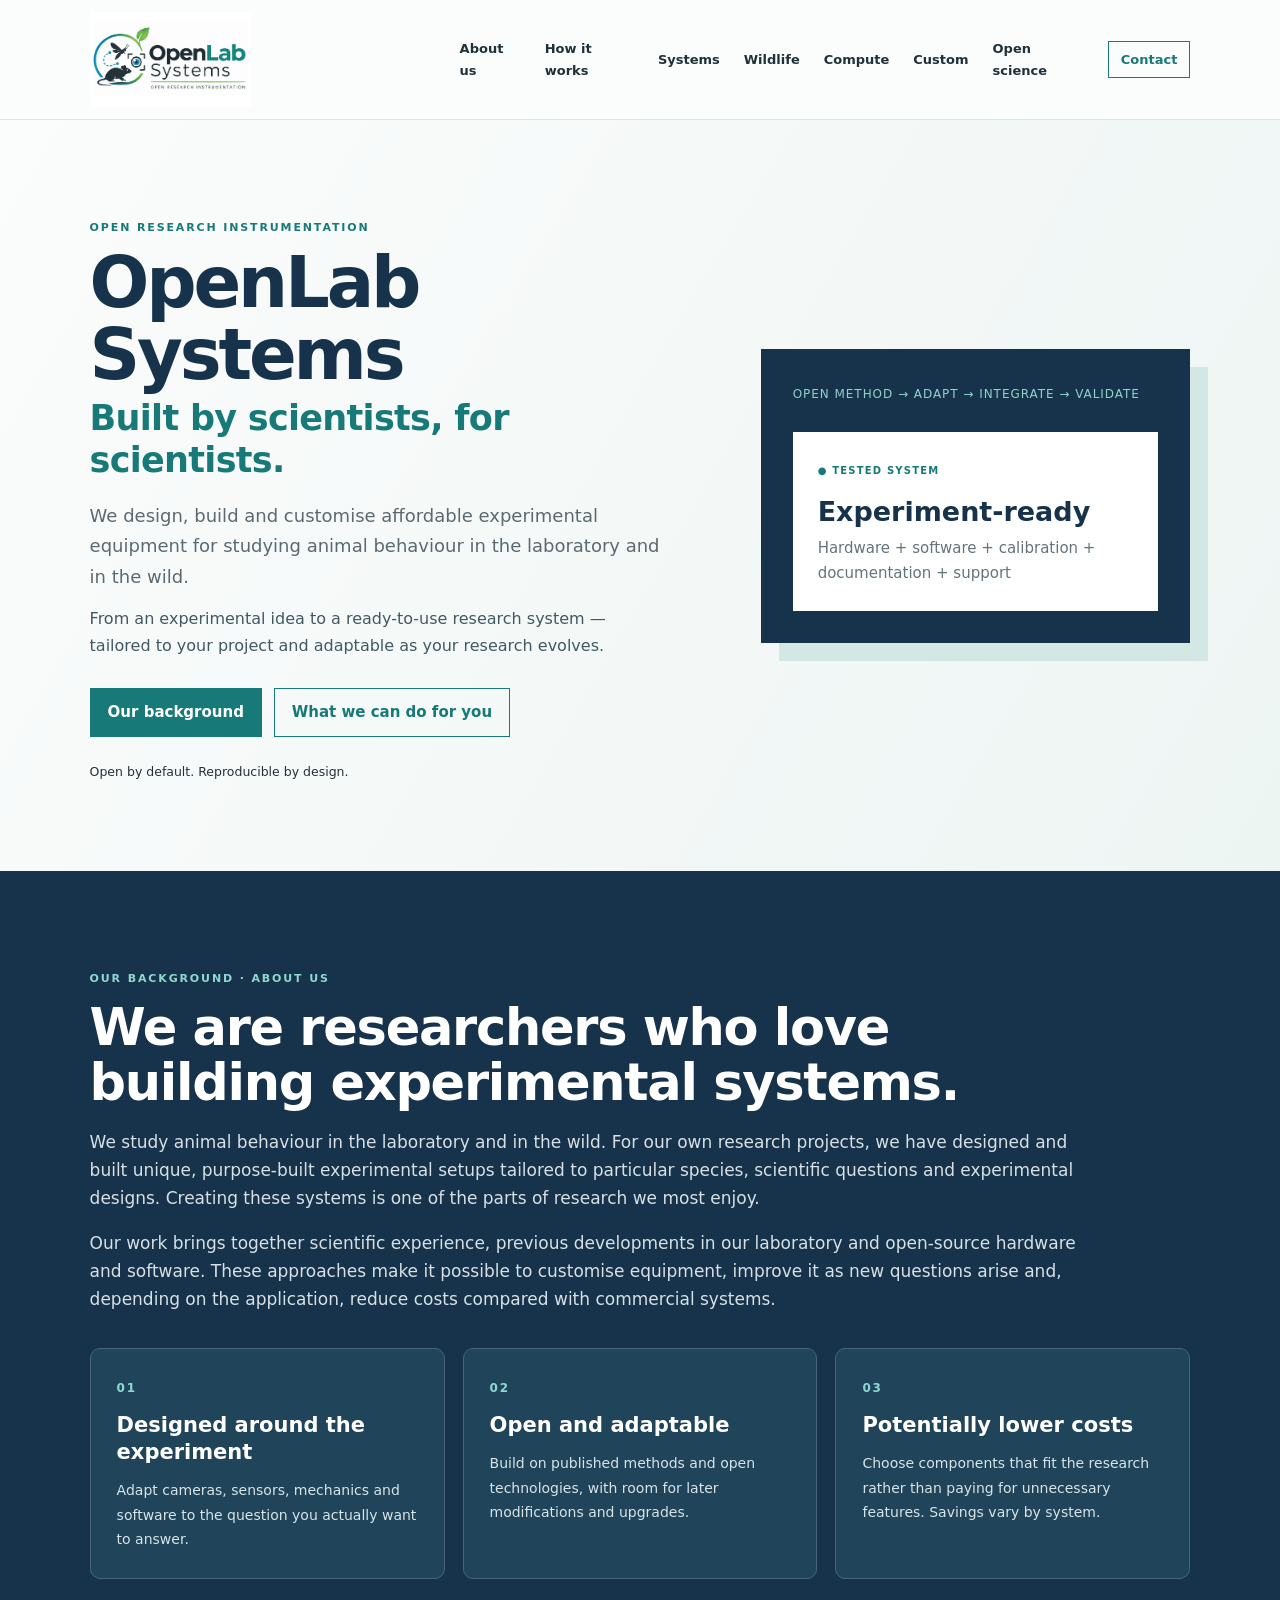
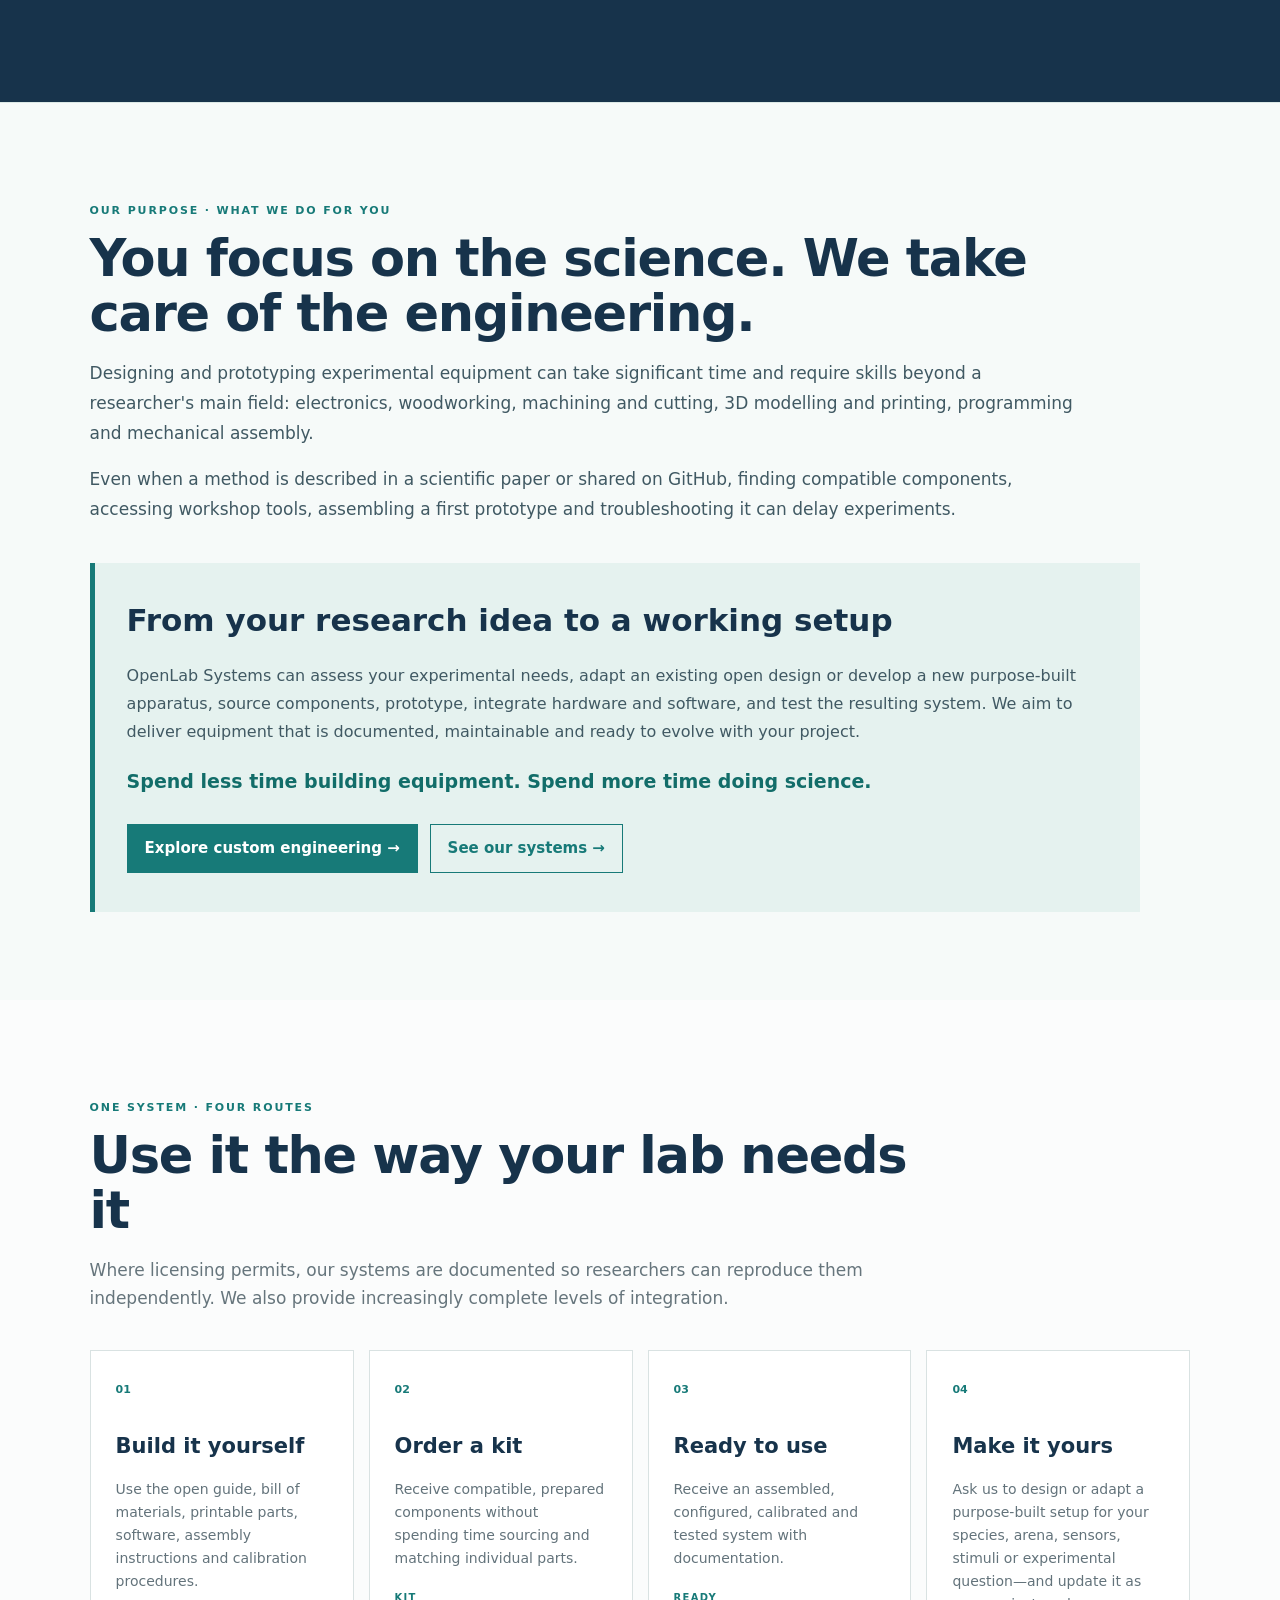
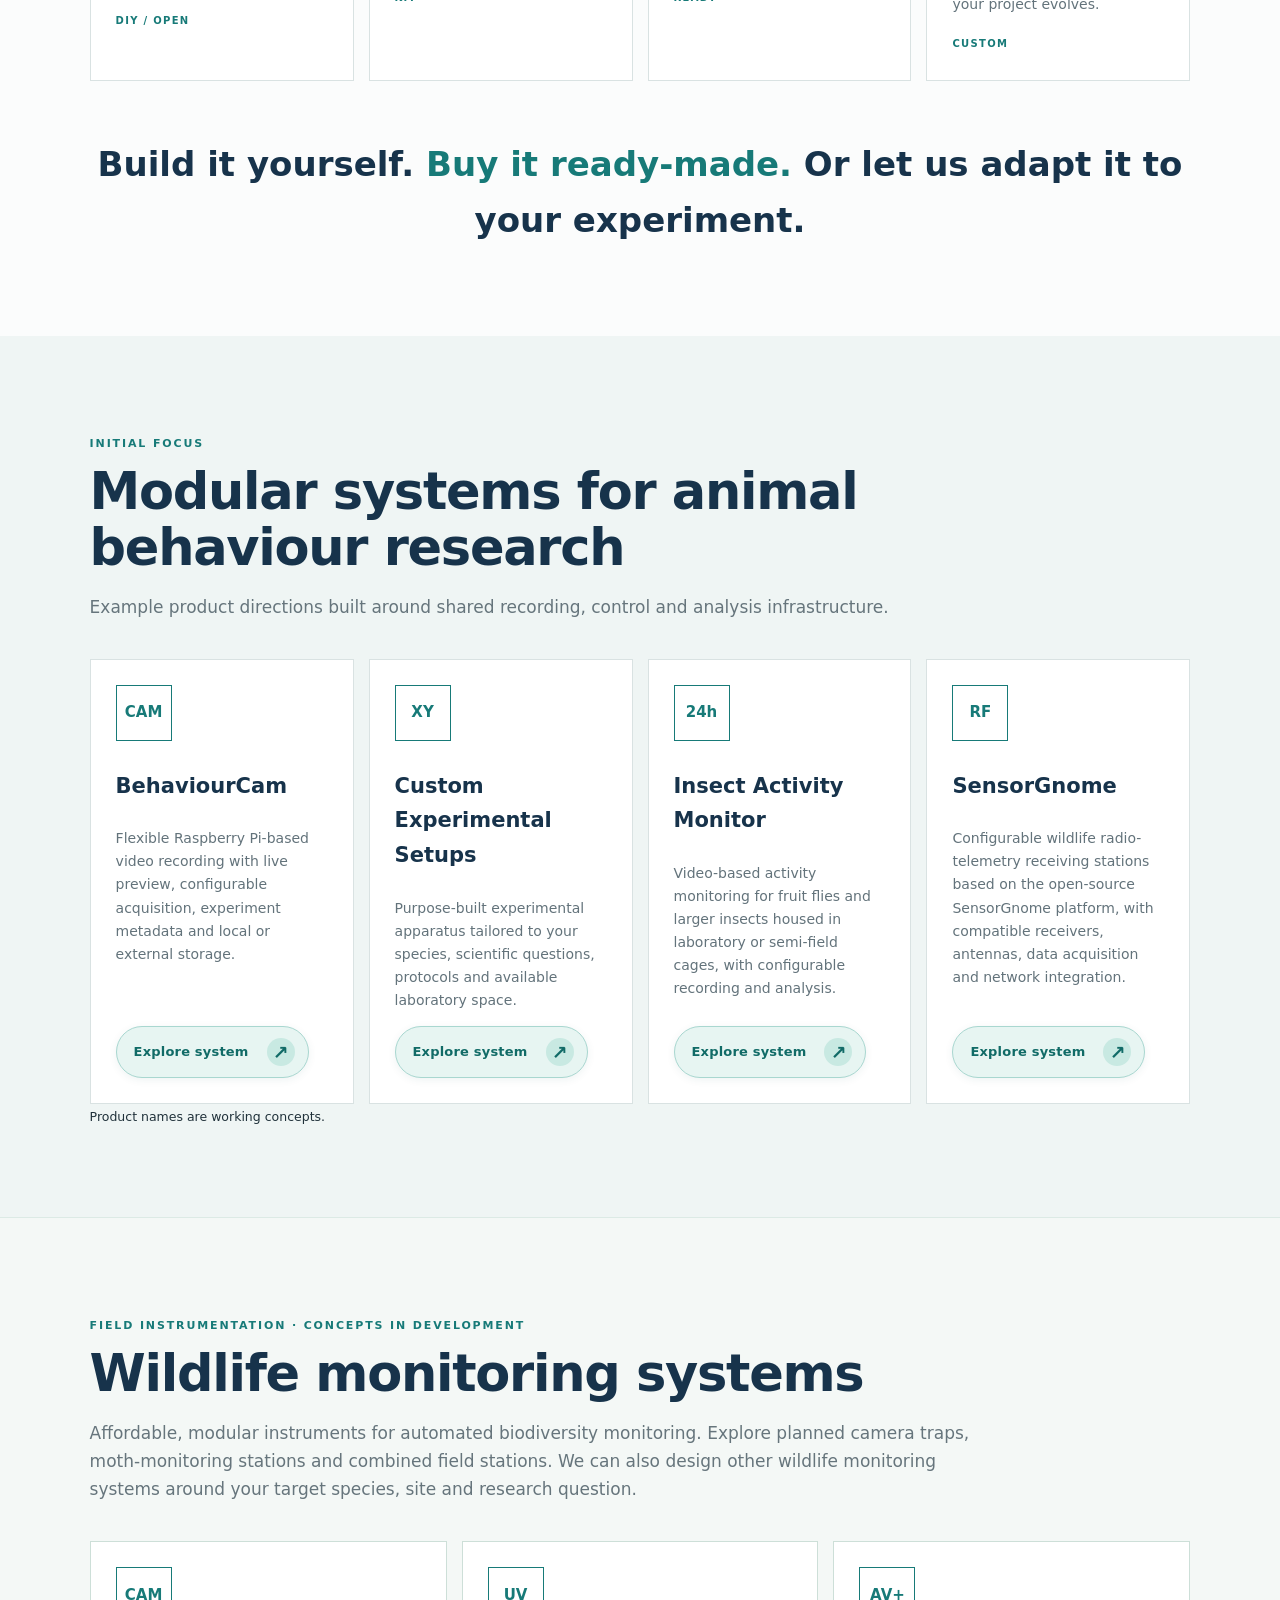
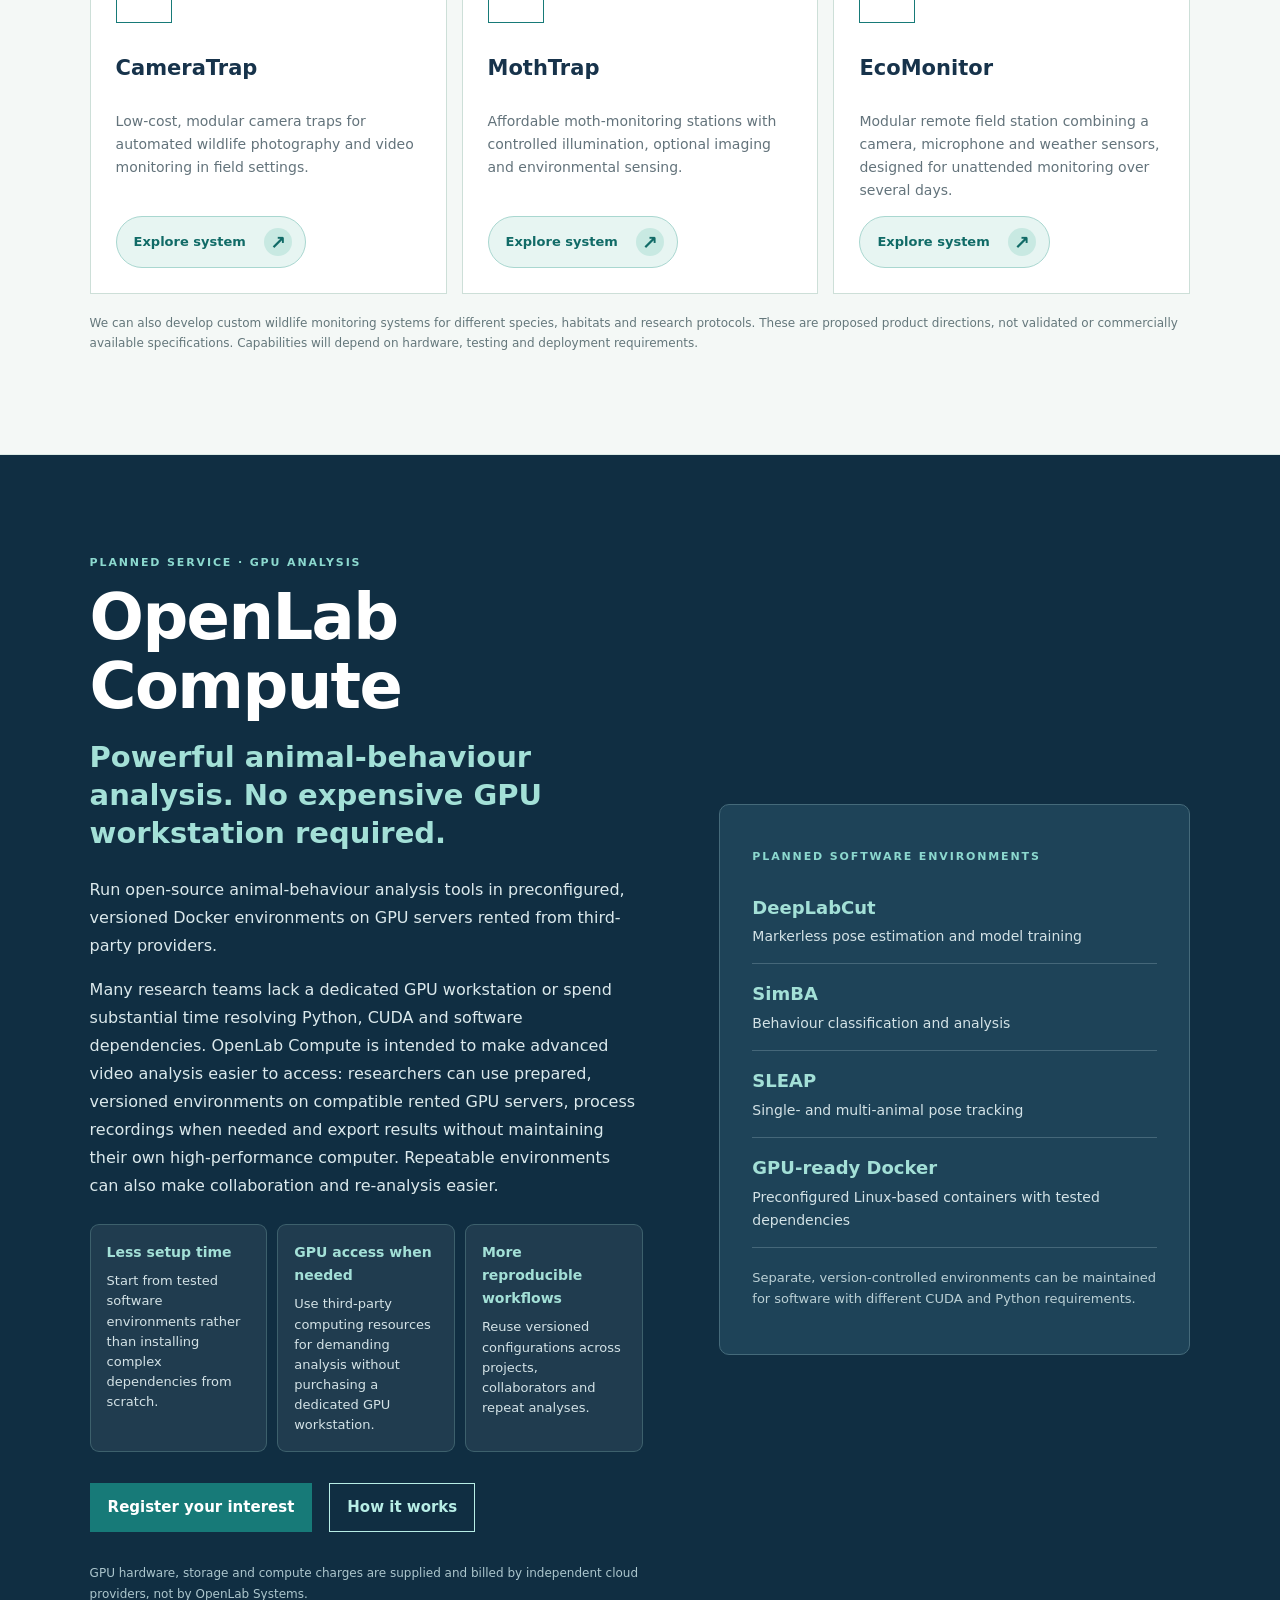
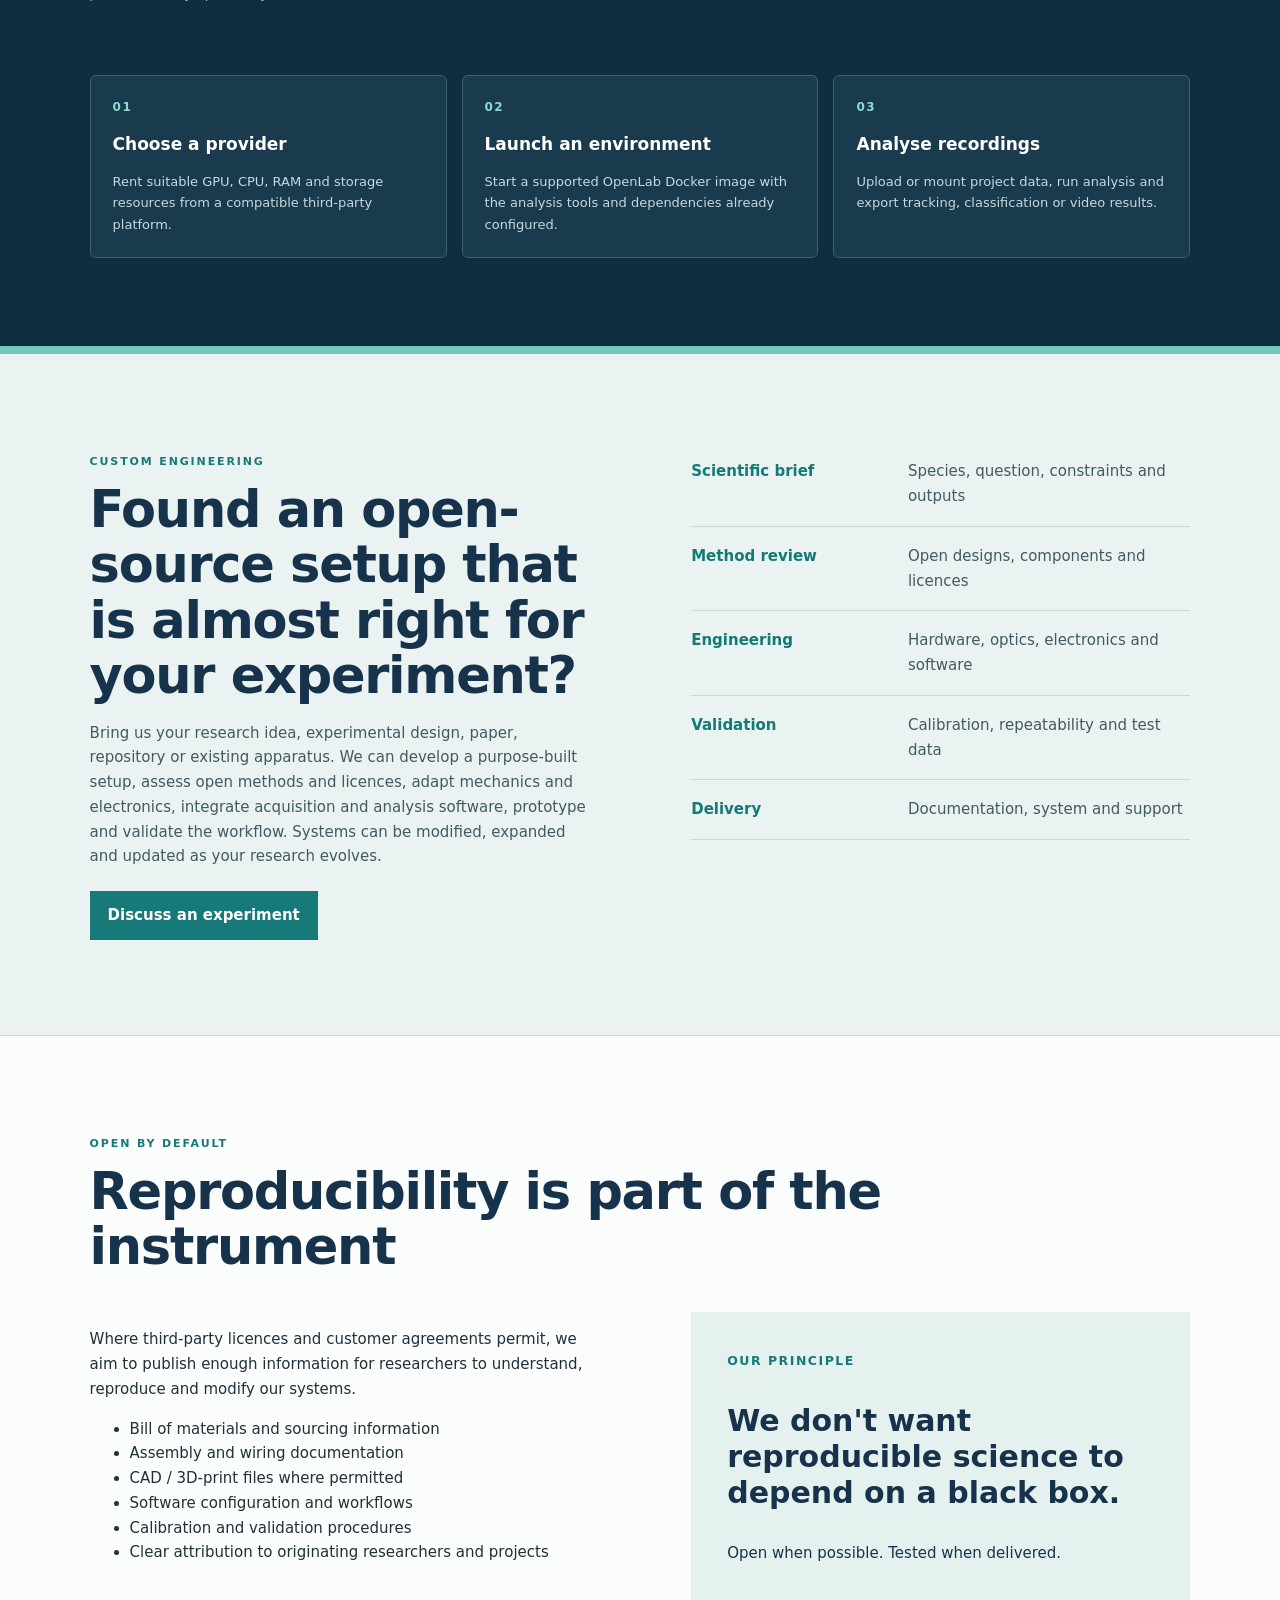
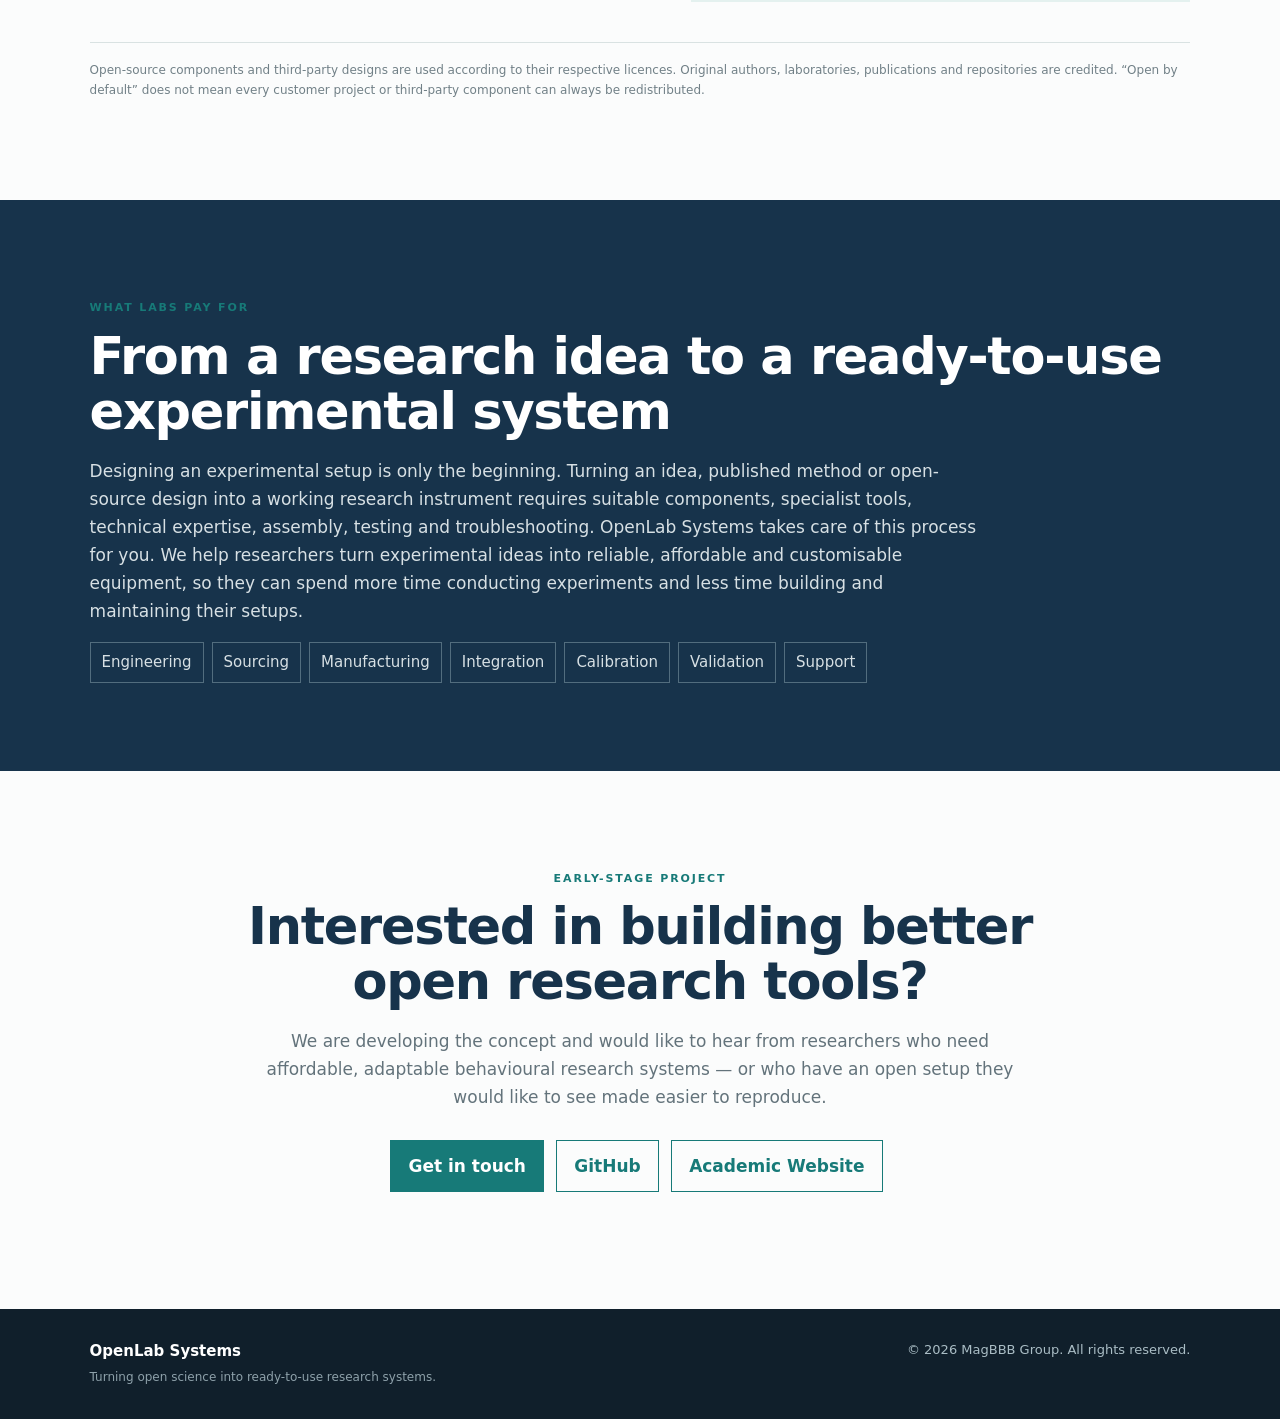
==== commit a05fdef0: "Update index.html" ====
--- a/index.html
+++ b/index.html
@@ -276,7 +276,10 @@
 </section>
 <section class="dark value">
 <p class="eyebrow">WHAT LABS PAY FOR</p>
-<h2>Not access to the idea. The work required to make it reliable</h2>
+<h2>From a research idea to a ready-to-use experimental system</h2>
+<p>Designing an experimental setup is only the beginning. Turning an idea, published method or open-source design into a working research instrument requires suitable components, specialist tools, technical expertise, assembly, testing and troubleshooting.
+
+OpenLab Systems takes care of this process for you. We help researchers turn experimental ideas into reliable, affordable and customisable equipment, so they can spend more time conducting experiments and less time building and maintaining their setups.</p>
 <div>
 <span>Engineering</span>
 <span>Sourcing</span>
--- a/style.css
+++ b/style.css
@@ -245,3 +245,16 @@
 .wildlife-grid {grid-template-columns:repeat(3,minmax(0,1fr));}
 @media(max-width:900px){.compute-benefits{grid-template-columns:1fr}.wildlife-grid{grid-template-columns:repeat(2,minmax(0,1fr));}}
 @media(max-width:560px){.wildlife-grid{grid-template-columns:1fr;}}
+
+/* Clear scientist-led introduction and purpose section */
+.hero-tagline{display:block;color:#177a78;font-size:clamp(22px,2.8vw,35px);font-weight:750;letter-spacing:-.02em;line-height:1.2;margin:-9px 0 20px}
+.hero h1{margin-bottom:14px}
+.purpose-section{background:#f6faf9;border-top:1px solid #dce9e6}
+.purpose-section .intro{max-width:1000px}
+.purpose-section .intro p:not(.eyebrow){font-size:17px;color:#405963;line-height:1.75}
+.purpose-panel{background:#e5f2ef;border-left:5px solid #177a78;padding:32px;max-width:1050px}
+.purpose-panel h3{font-size:clamp(22px,2.7vw,31px);color:#17334b;margin:0 0 12px}
+.purpose-panel p{color:#405963;font-size:16px;line-height:1.75}
+.purpose-panel .purpose-strapline{color:#126d69;font-weight:800;font-size:19px}
+section[id]{scroll-margin-top:110px}
+@media(max-width:560px){.purpose-panel{padding:22px}.hero-tagline{margin-top:0}section[id]{scroll-margin-top:85px}}
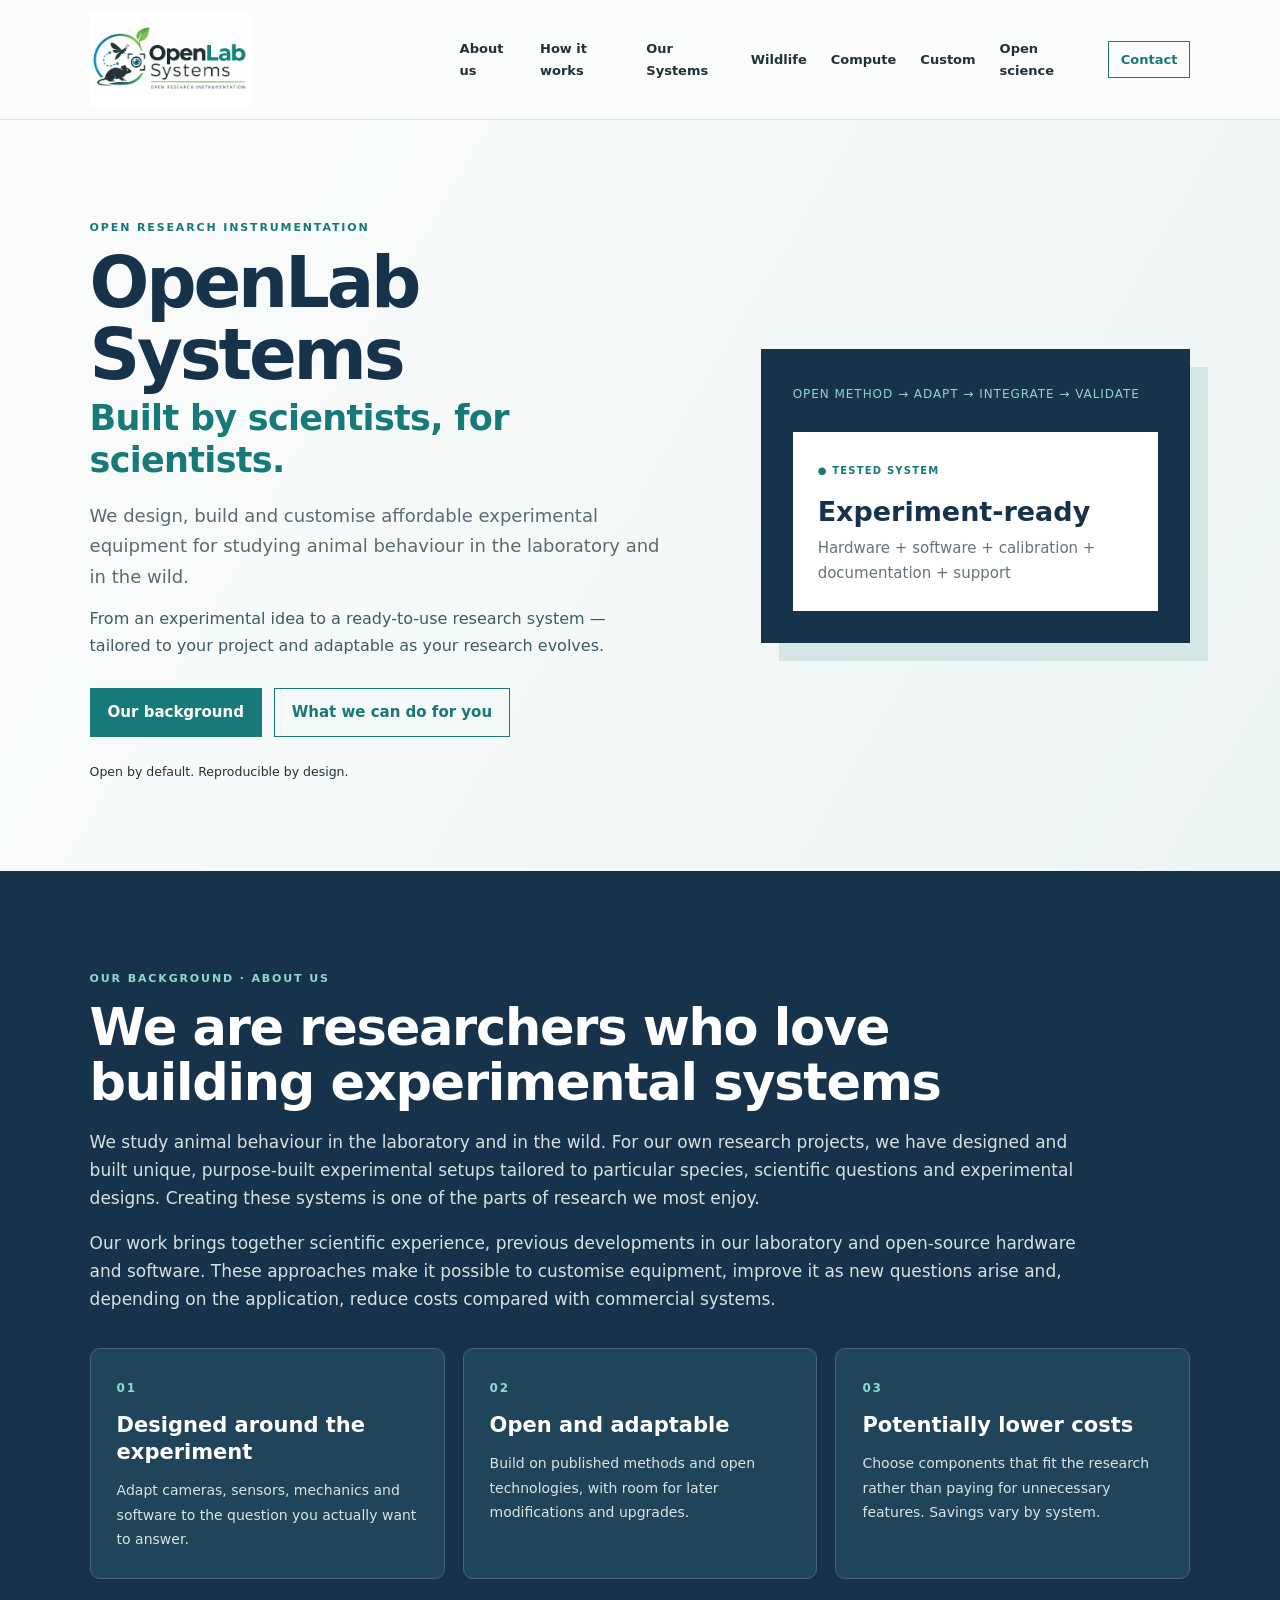
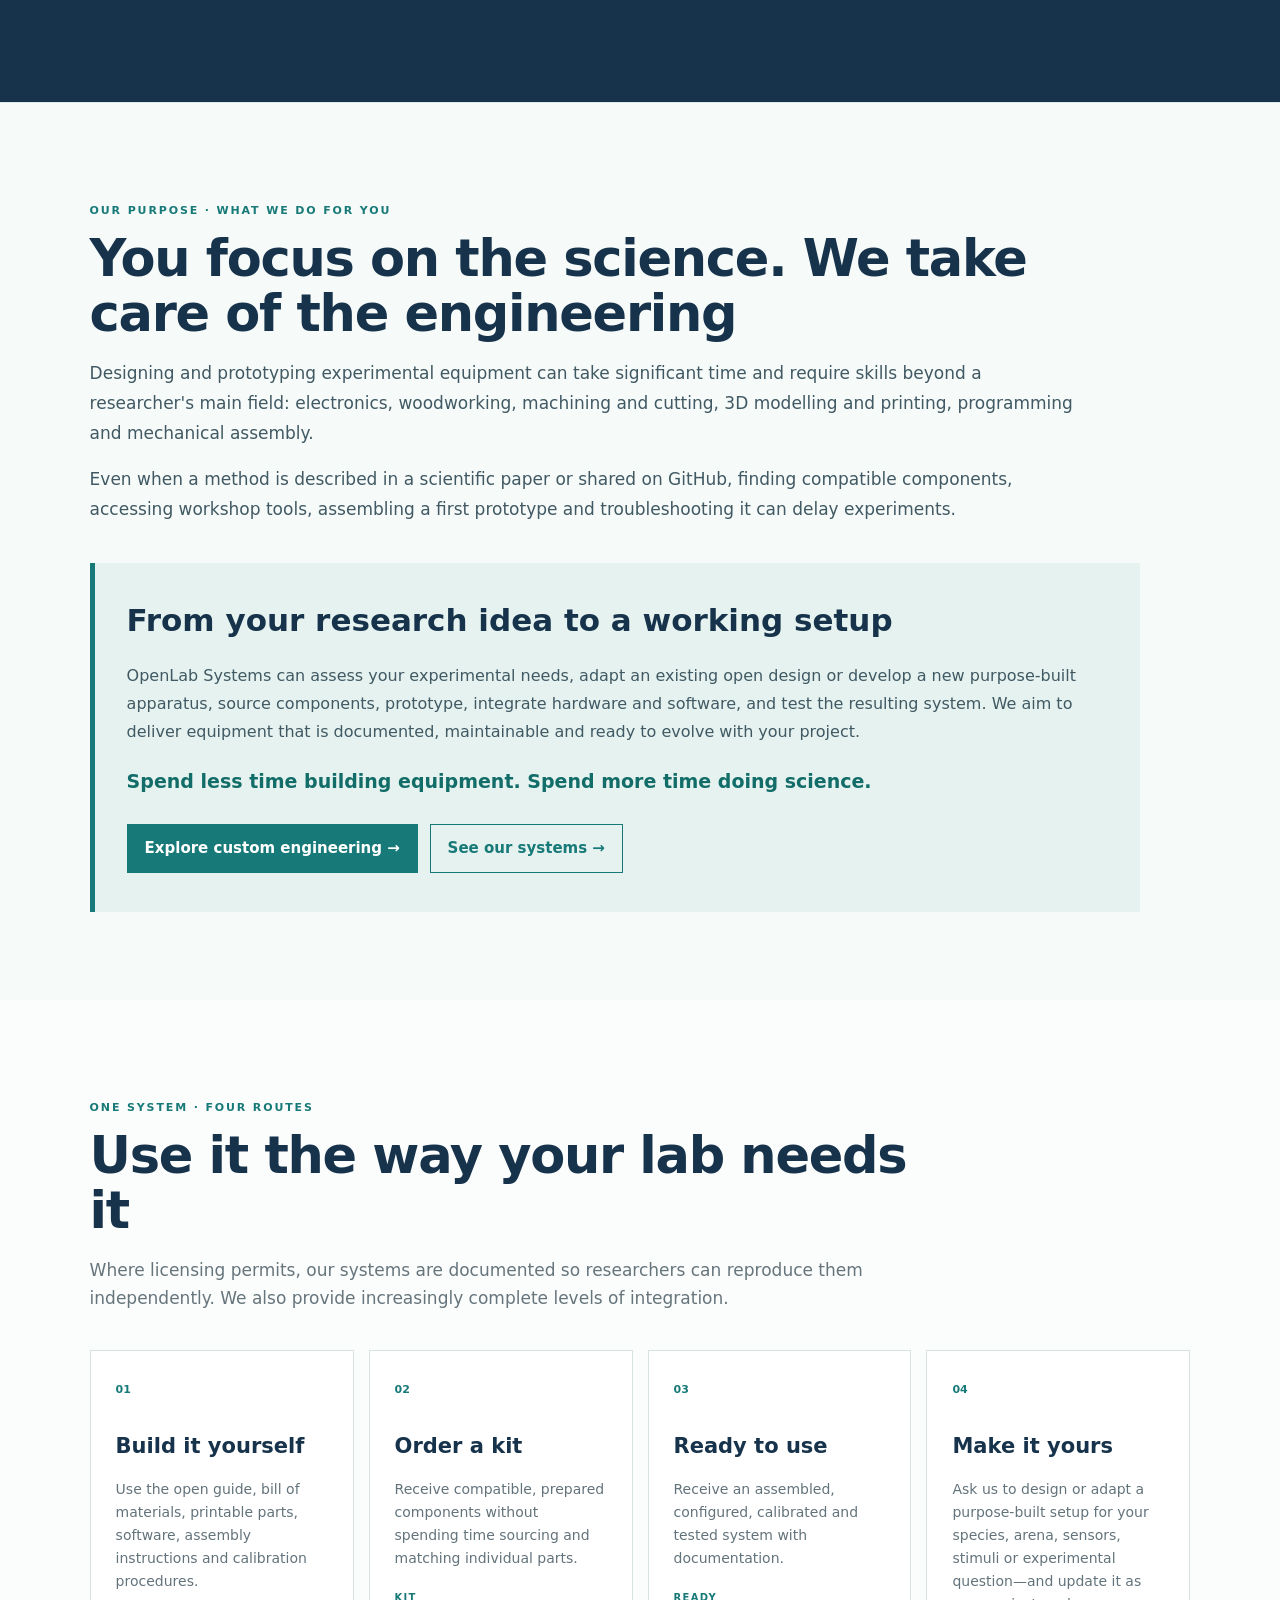
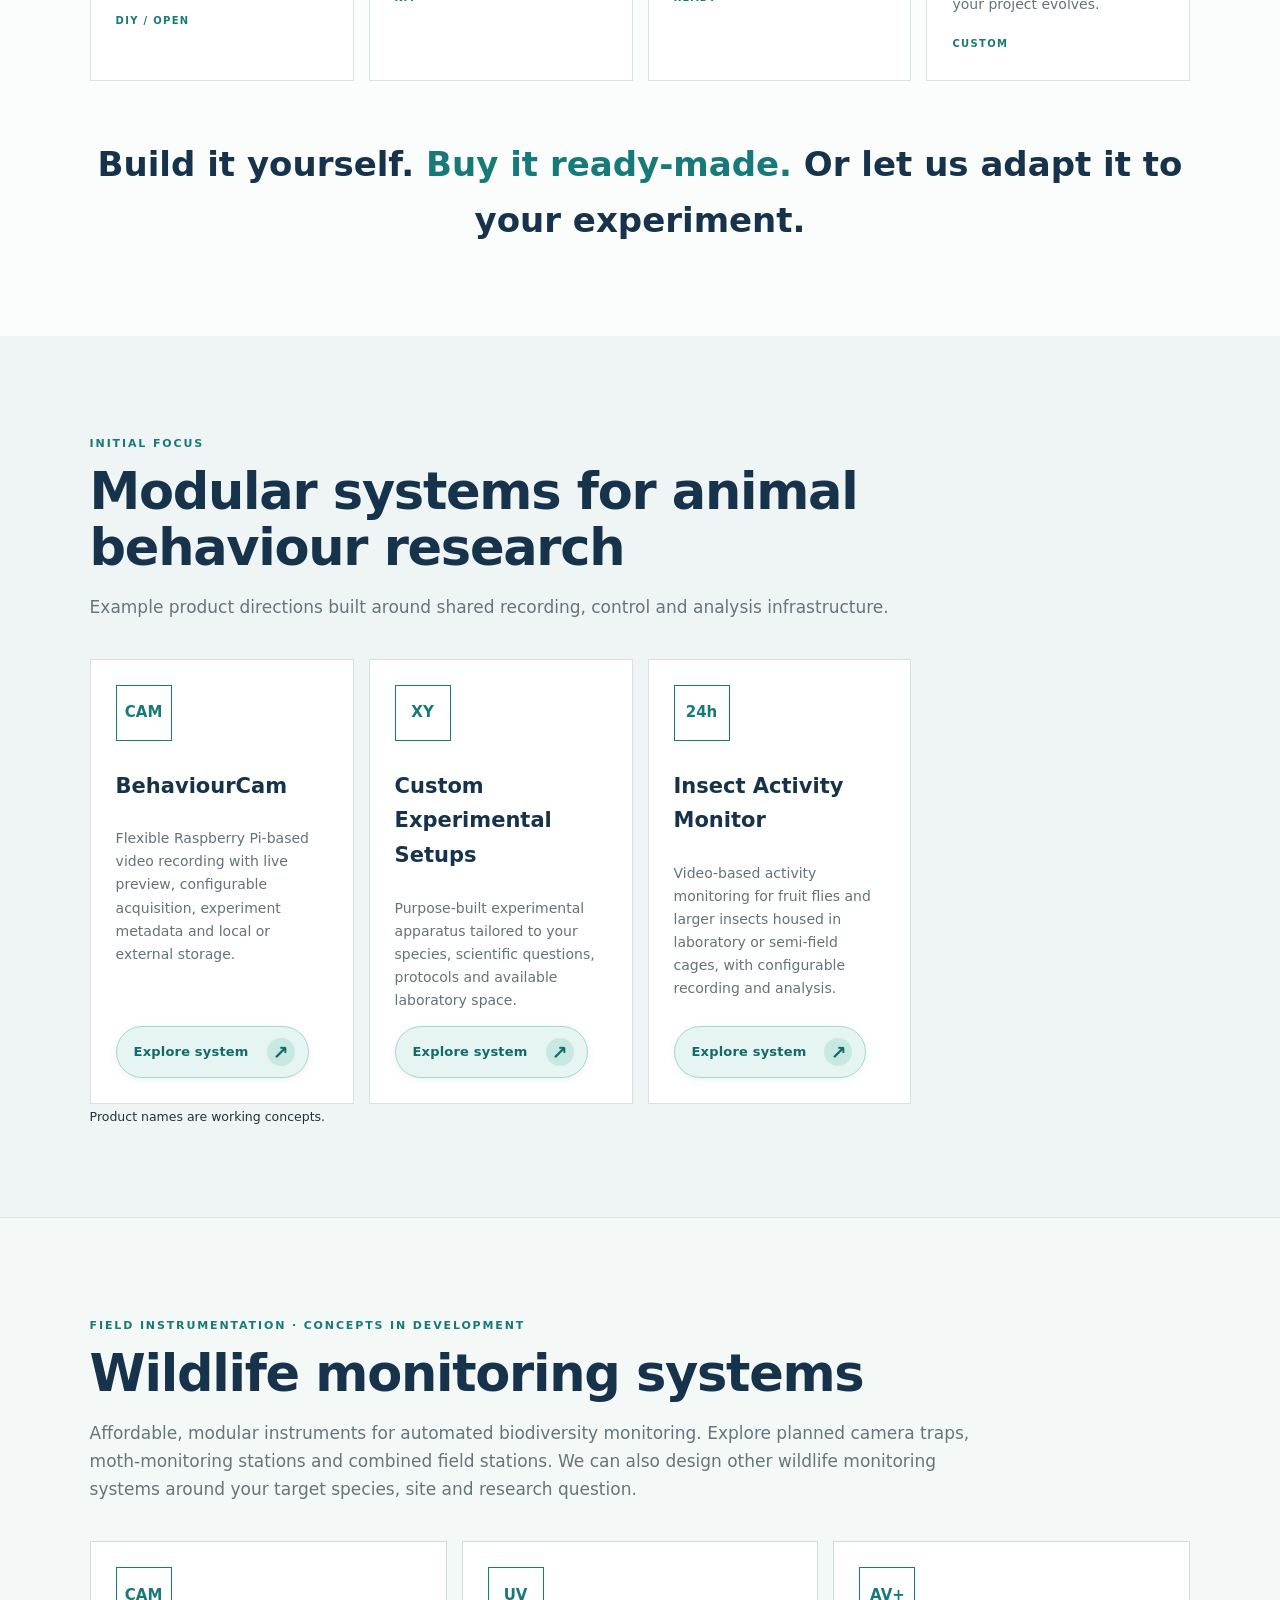
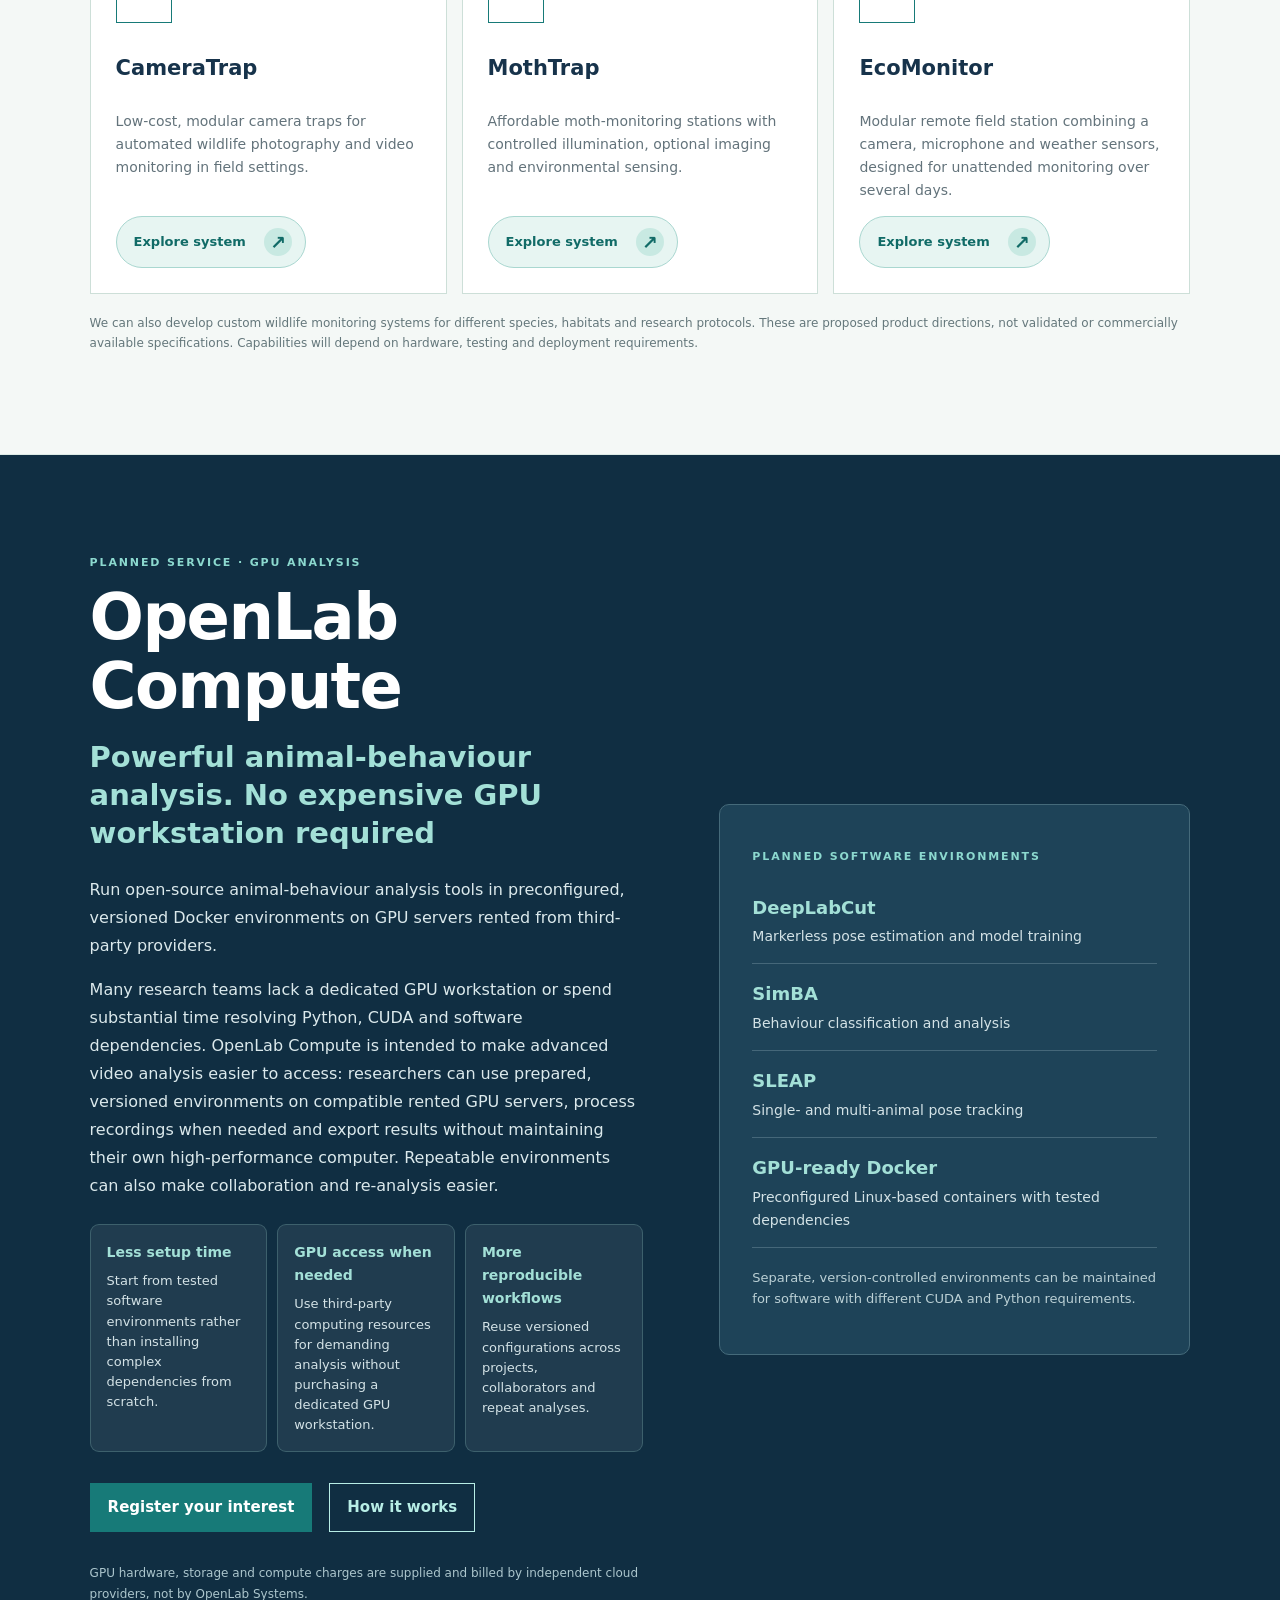
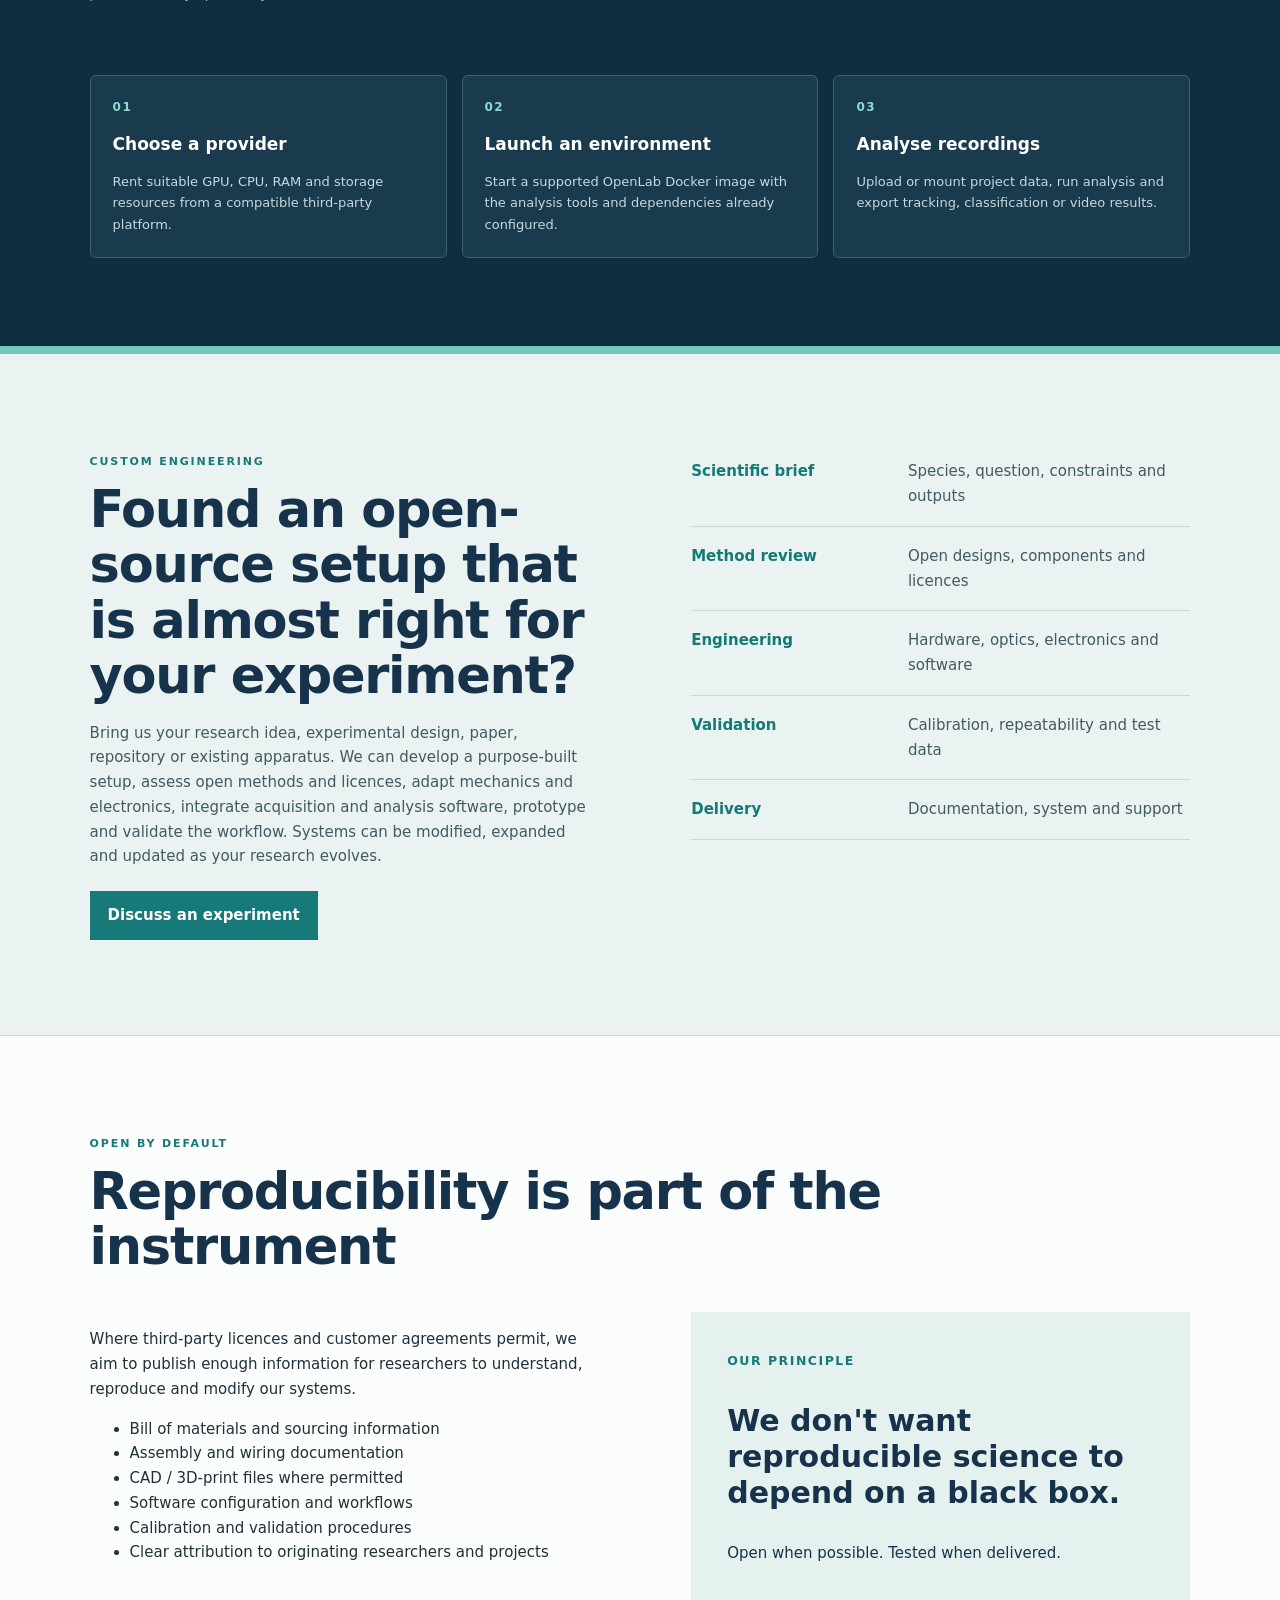
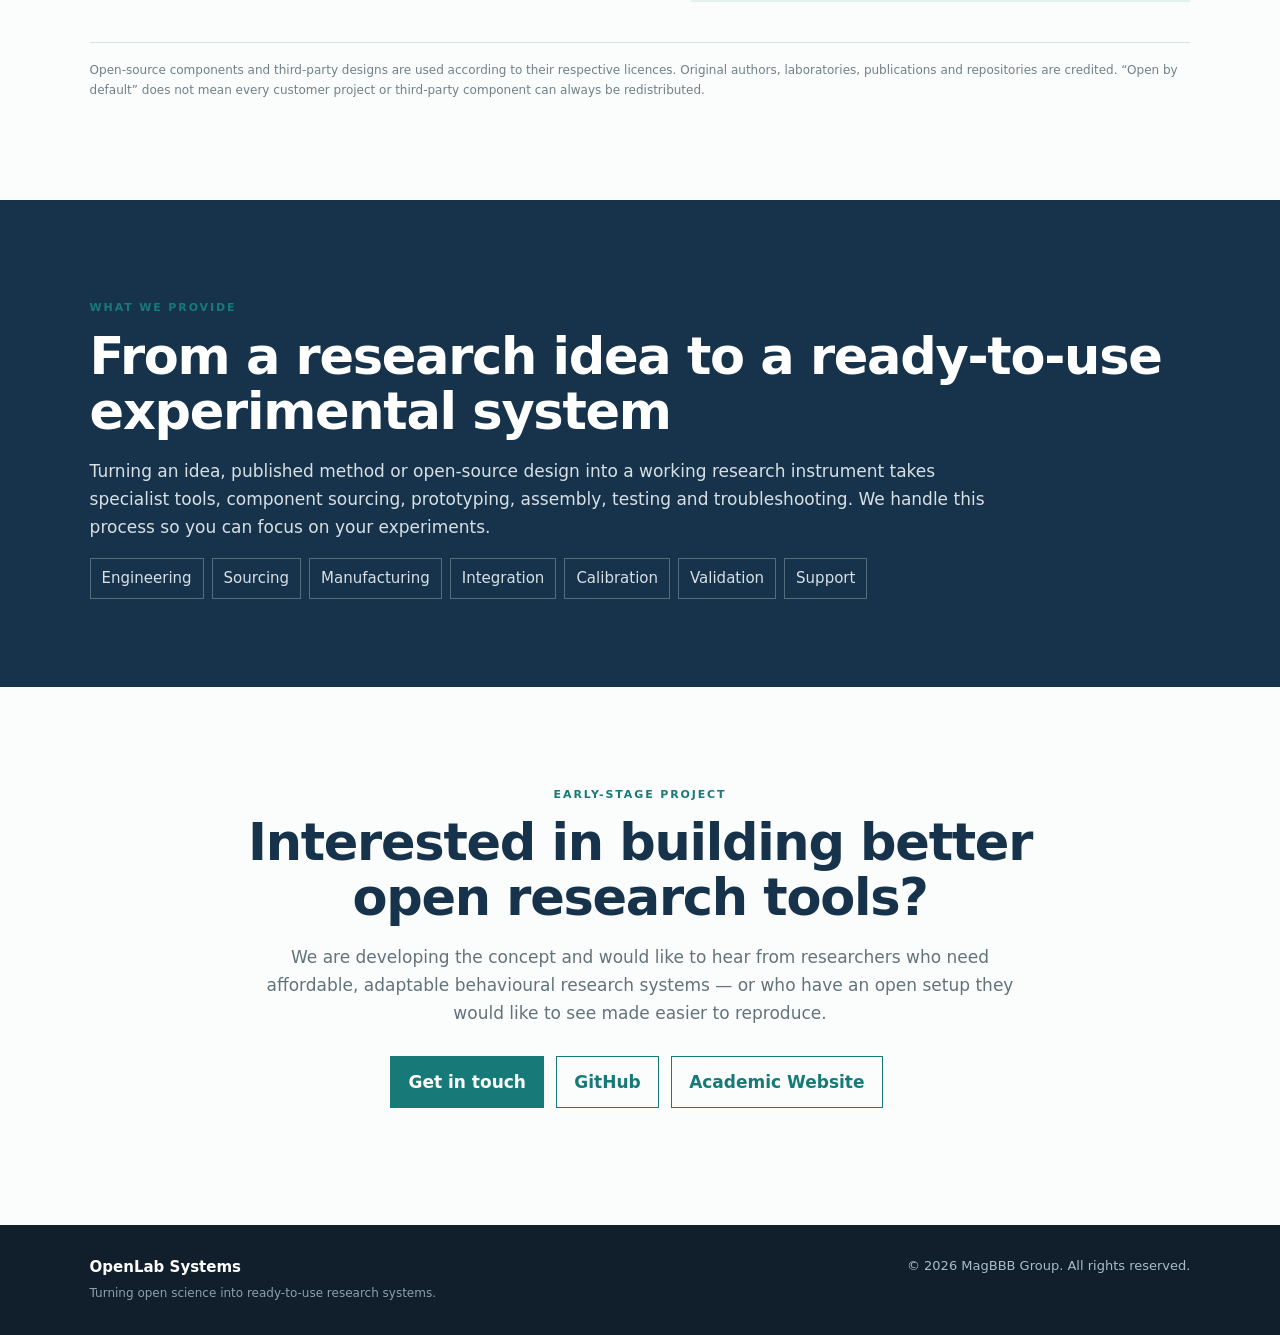
==== commit d2b6b5e7: "Update index.html" ====
--- a/index.html
+++ b/index.html
@@ -1,5 +1,4 @@
-<!DOCTYPE html>
-
+<!doctype html>
 <html lang="en">
 <head>
 <meta charset="utf-8"/>
@@ -7,7 +6,7 @@
 <meta content="Built by scientists studying animal behaviour in the lab and in the wild. OpenLab Systems develops affordable, adaptable and reproducible research instruments from open hardware and software." name="description"/>
 <title>OpenLab Systems | Open Research Instrumentation</title>
 <link href="logo.png?v=20261008-2" rel="icon" type="image/png"/>
-<link href="style.css?v=20261011-intro-links4" rel="stylesheet"/>
+<link href="style.css?v=20261011-sensorgnome-removed" rel="stylesheet"/>
 </head>
 <body>
 <header>
@@ -16,7 +15,7 @@
 </a>
 <nav>
 <a href="#our-story">About us</a><a href="#approach">How it works</a>
-<a href="#systems">Systems</a>
+<a href="#systems">Our Systems</a>
 <a href="#wildlife">Wildlife</a>
 <a href="#compute">Compute</a>
 <a href="#custom">Custom</a>
@@ -29,7 +28,6 @@
 <div>
 <p class="eyebrow">OPEN RESEARCH INSTRUMENTATION</p>
 <h1>OpenLab Systems</h1><span class="hero-tagline">Built by scientists, for scientists.</span>
-
 <p class="lead">We design, build and customise affordable experimental equipment for studying animal behaviour in the laboratory and in the wild.</p>
 <p class="hero-support">From an experimental idea to a ready-to-use research system — tailored to your project and adaptable as your research evolves.</p>
 <p>
@@ -47,7 +45,7 @@
 </aside>
 </section>
 <section class="dark research-story" id="our-story"><p class="eyebrow">OUR BACKGROUND · ABOUT US</p>
-<h2>We are researchers who love building experimental systems.</h2>
+<h2>We are researchers who love building experimental systems</h2>
 <p>We study animal behaviour in the laboratory and in the wild. For our own research projects, we have designed and built unique, purpose-built experimental setups tailored to particular species, scientific questions and experimental designs. Creating these systems is one of the parts of research we most enjoy.</p>
 <p>Our work brings together scientific experience, previous developments in our laboratory and open-source hardware and software. These approaches make it possible to customise equipment, improve it as new questions arise and, depending on the application, reduce costs compared with commercial systems.</p>
 <div class="story-benefits">
@@ -55,7 +53,7 @@
 <div><span class="story-number">02</span><h3>Open and adaptable</h3><p>Build on published methods and open technologies, with room for later modifications and upgrades.</p></div>
 <div><span class="story-number">03</span><h3>Potentially lower costs</h3><p>Choose components that fit the research rather than paying for unnecessary features. Savings vary by system.</p></div>
 </div></section><section class="purpose-section" id="our-purpose">
-<div class="intro"><p class="eyebrow">OUR PURPOSE · WHAT WE DO FOR YOU</p><h2>You focus on the science. We take care of the engineering.</h2>
+<div class="intro"><p class="eyebrow">OUR PURPOSE · WHAT WE DO FOR YOU</p><h2>You focus on the science. We take care of the engineering</h2>
 <p>Designing and prototyping experimental equipment can take significant time and require skills beyond a researcher's main field: electronics, woodworking, machining and cutting, 3D modelling and printing, programming and mechanical assembly.</p>
 <p>Even when a method is described in a scientific paper or shared on GitHub, finding compatible components, accessing workshop tools, assembling a first prototype and troubleshooting it can delay experiments.</p></div>
 <div class="purpose-panel"><h3>From your research idea to a working setup</h3><p>OpenLab Systems can assess your experimental needs, adapt an existing open design or develop a new purpose-built apparatus, source components, prototype, integrate hardware and software, and test the resulting system. We aim to deliver equipment that is documented, maintainable and ready to evolve with your project.</p>
@@ -123,12 +121,7 @@
 <p>Video-based activity monitoring for fruit flies and larger insects housed in laboratory or semi-field cages, with configurable recording and analysis.</p>
 <button aria-controls="activitymonitor-modal" aria-haspopup="dialog" class="product-details-btn" data-product-modal="activitymonitor-modal" type="button"><span>Explore system</span><span aria-hidden="true" class="product-btn-arrow">↗</span></button>
 </article>
-<article>
-<div class="icon">RF</div>
-<h3>SensorGnome</h3>
-<p>Configurable wildlife radio-telemetry receiving stations based on the open-source SensorGnome platform, with compatible receivers, antennas, data acquisition and network integration.</p>
-<button aria-controls="sensorgnome-modal" aria-haspopup="dialog" class="product-details-btn" data-product-modal="sensorgnome-modal" type="button"><span>Explore system</span><span aria-hidden="true" class="product-btn-arrow">↗</span></button>
-</article>
+
 </div>
 <small>Product names are working concepts.</small>
 </section>
@@ -166,7 +159,7 @@
 <div class="compute-copy">
 <p class="eyebrow">PLANNED SERVICE · GPU ANALYSIS</p>
 <h2>OpenLab Compute</h2>
-<h3>Powerful animal-behaviour analysis. No expensive GPU workstation required.</h3>
+<h3>Powerful animal-behaviour analysis. No expensive GPU workstation required</h3>
 <p>Run open-source animal-behaviour analysis tools in preconfigured, versioned Docker environments on GPU servers rented from third-party providers.</p>
 <p>Many research teams lack a dedicated GPU workstation or spend substantial time resolving Python, CUDA and software dependencies. OpenLab Compute is intended to make advanced video analysis easier to access: researchers can use prepared, versioned environments on compatible rented GPU servers, process recordings when needed and export results without maintaining their own high-performance computer. Repeatable environments can also make collaboration and re-analysis easier.</p>
 <div aria-label="Benefits for researchers" class="compute-benefits">
@@ -275,11 +268,8 @@
 <p class="legal">Open-source components and third-party designs are used according to their respective licences. Original authors, laboratories, publications and repositories are credited. “Open by default” does not mean every customer project or third-party component can always be redistributed.</p>
 </section>
 <section class="dark value">
-<p class="eyebrow">WHAT LABS PAY FOR</p>
-<h2>From a research idea to a ready-to-use experimental system</h2>
-<p>Designing an experimental setup is only the beginning. Turning an idea, published method or open-source design into a working research instrument requires suitable components, specialist tools, technical expertise, assembly, testing and troubleshooting.
-
-OpenLab Systems takes care of this process for you. We help researchers turn experimental ideas into reliable, affordable and customisable equipment, so they can spend more time conducting experiments and less time building and maintaining their setups.</p>
+<p class="eyebrow">WHAT WE PROVIDE</p>
+<h2>From a research idea to a ready-to-use experimental system</h2><p>Turning an idea, published method or open-source design into a working research instrument takes specialist tools, component sourcing, prototyping, assembly, testing and troubleshooting. We handle this process so you can focus on your experiments.</p>
 <div>
 <span>Engineering</span>
 <span>Sourcing</span>
@@ -408,28 +398,8 @@
 <a class="button" href="mailto:YOUR-EMAIL@example.com?subject=ActivityMonitor%20enquiry">Enquire about Insect Activity Monitor</a>
 </div>
 </div>
-<!-- SENSORGNOME PRODUCT POP-UP -->
-<div aria-labelledby="sensorgnome-title" aria-modal="true" class="product-modal" hidden="" id="sensorgnome-modal" role="dialog">
-<div class="product-modal-content" tabindex="-1">
-<button aria-label="Close SensorGnome details" class="product-modal-close" data-close-modal="" type="button">×</button>
-<p class="eyebrow">OPENLAB SYSTEMS · PRODUCT CONCEPT</p>
-<h2 id="sensorgnome-title">SensorGnome</h2>
-<!-- To add a photo, replace the placeholder div with an img tag -->
-<div class="product-image-placeholder">SensorGnome system photograph coming soon</div>
-<p>Configurable wildlife radio-telemetry receiving stations based on the open-source SensorGnome platform, with compatible receivers, antennas, data acquisition and network integration.</p>
-<h3>Proposed features and capabilities</h3>
-<ol class="product-feature-list">
-<li><strong>Open-source foundation.</strong> Build on the established SensorGnome wildlife radio-telemetry platform.</li>
-<li><strong>Receiver configurations.</strong> Select compatible receivers for the research deployment.</li>
-<li><strong>Antenna integration.</strong> Configure antennas and associated receiving hardware for the study.</li>
-<li><strong>Data acquisition.</strong> Collect and organise detections for subsequent processing.</li>
-<li><strong>Network integration.</strong> Adapt connectivity and data-transfer arrangements to field requirements.</li>
-</ol>
-<!-- Add new features as <li> elements immediately above </ol> -->
-<p class="product-development-note">Concept under development. Features, compatibility and specifications will depend on the final configuration and validation.</p>
-<a class="button" href="mailto:YOUR-EMAIL@example.com?subject=SensorGnome%20enquiry">Enquire about SensorGnome</a>
-</div>
-</div>
+
+
 <!-- WILDLIFE MONITORING PRODUCT POP-UPS -->
 <div aria-labelledby="cameratrap-title" aria-modal="true" class="product-modal" hidden="" id="cameratrap-modal" role="dialog">
 <div class="product-modal-content" tabindex="-1">
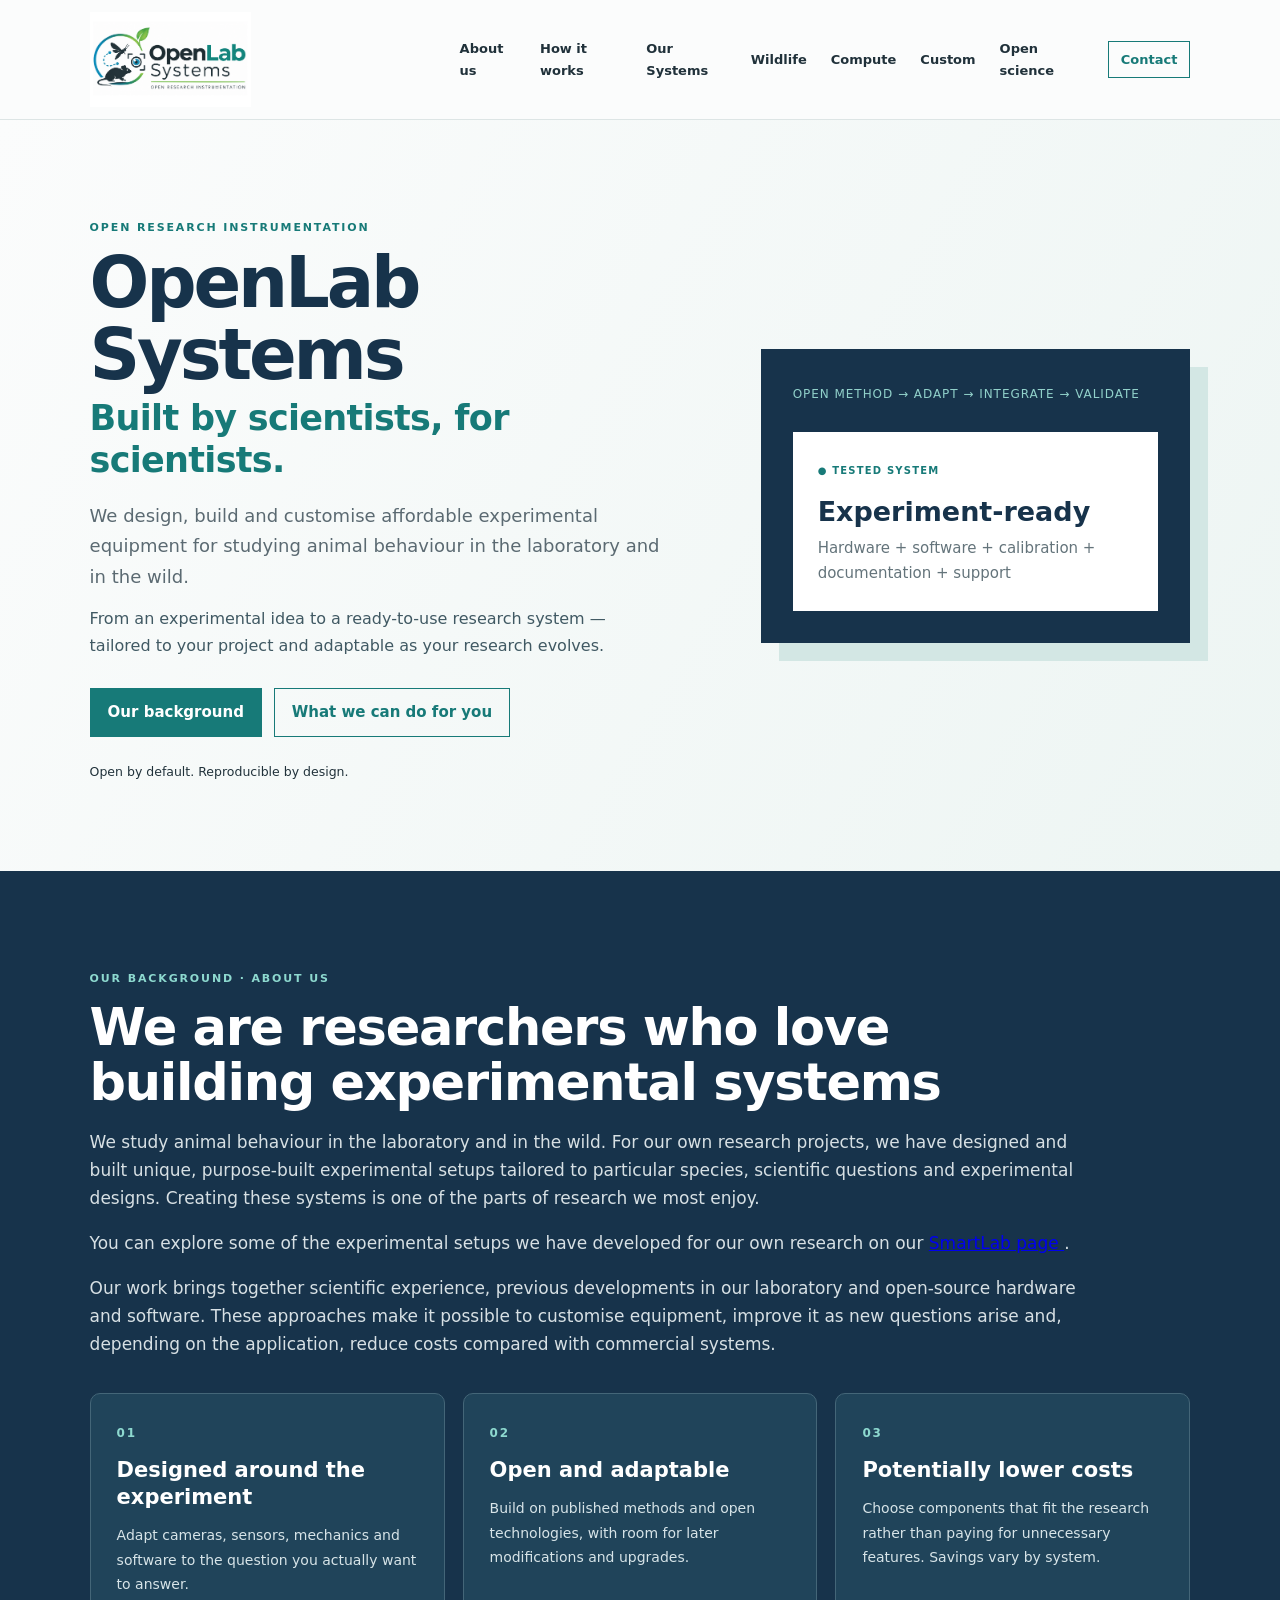
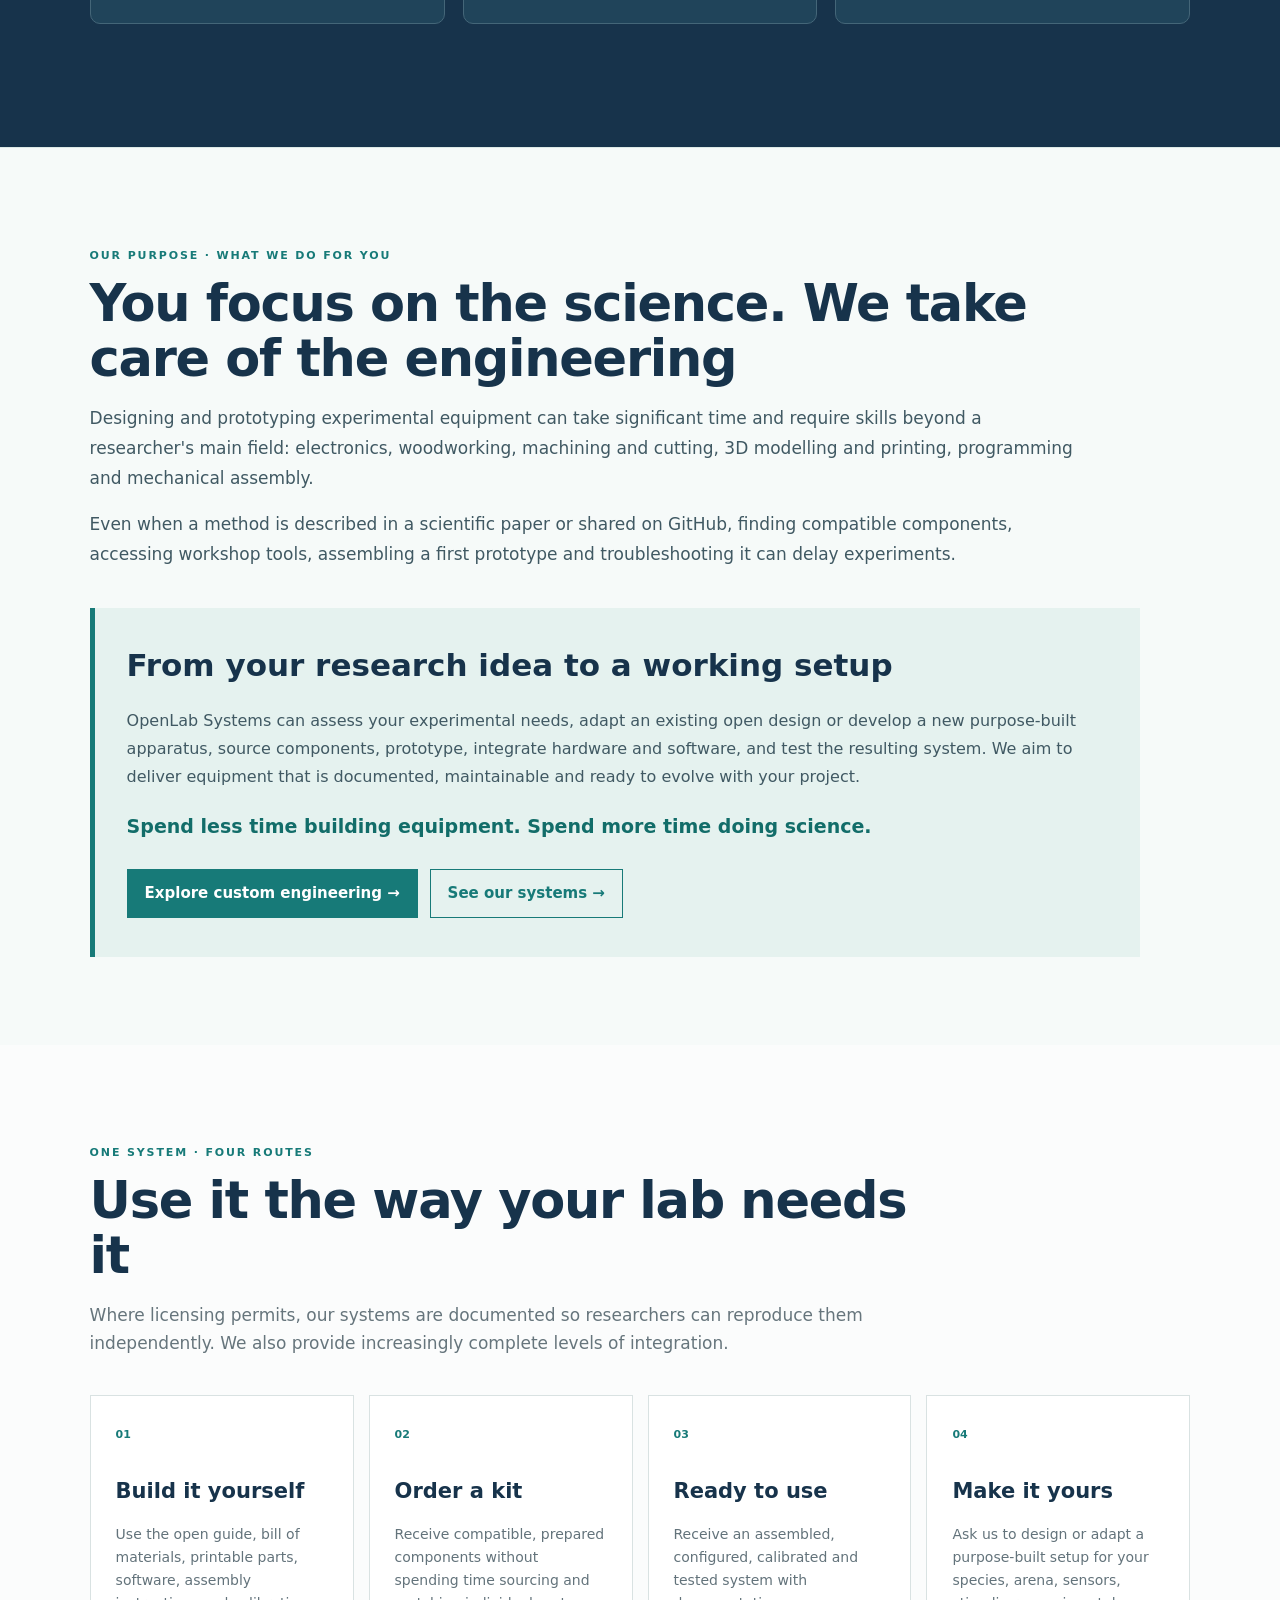
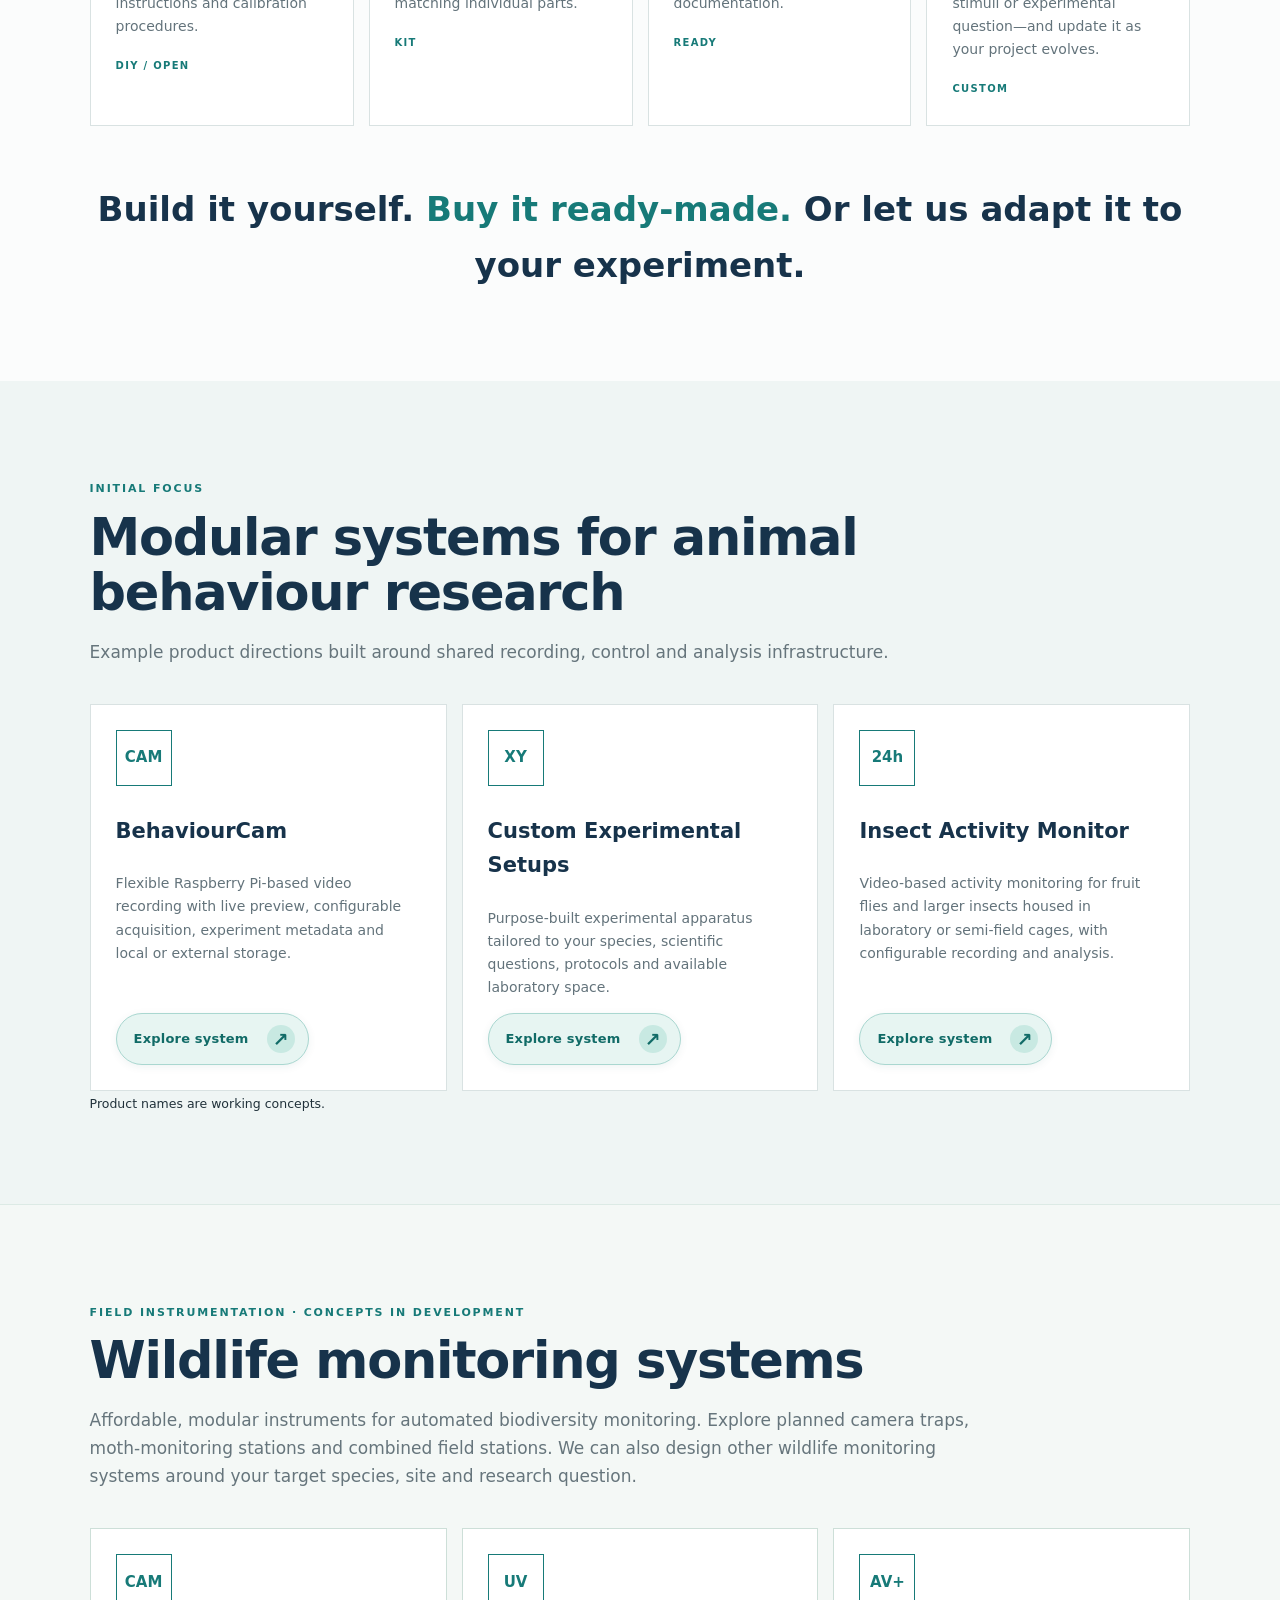
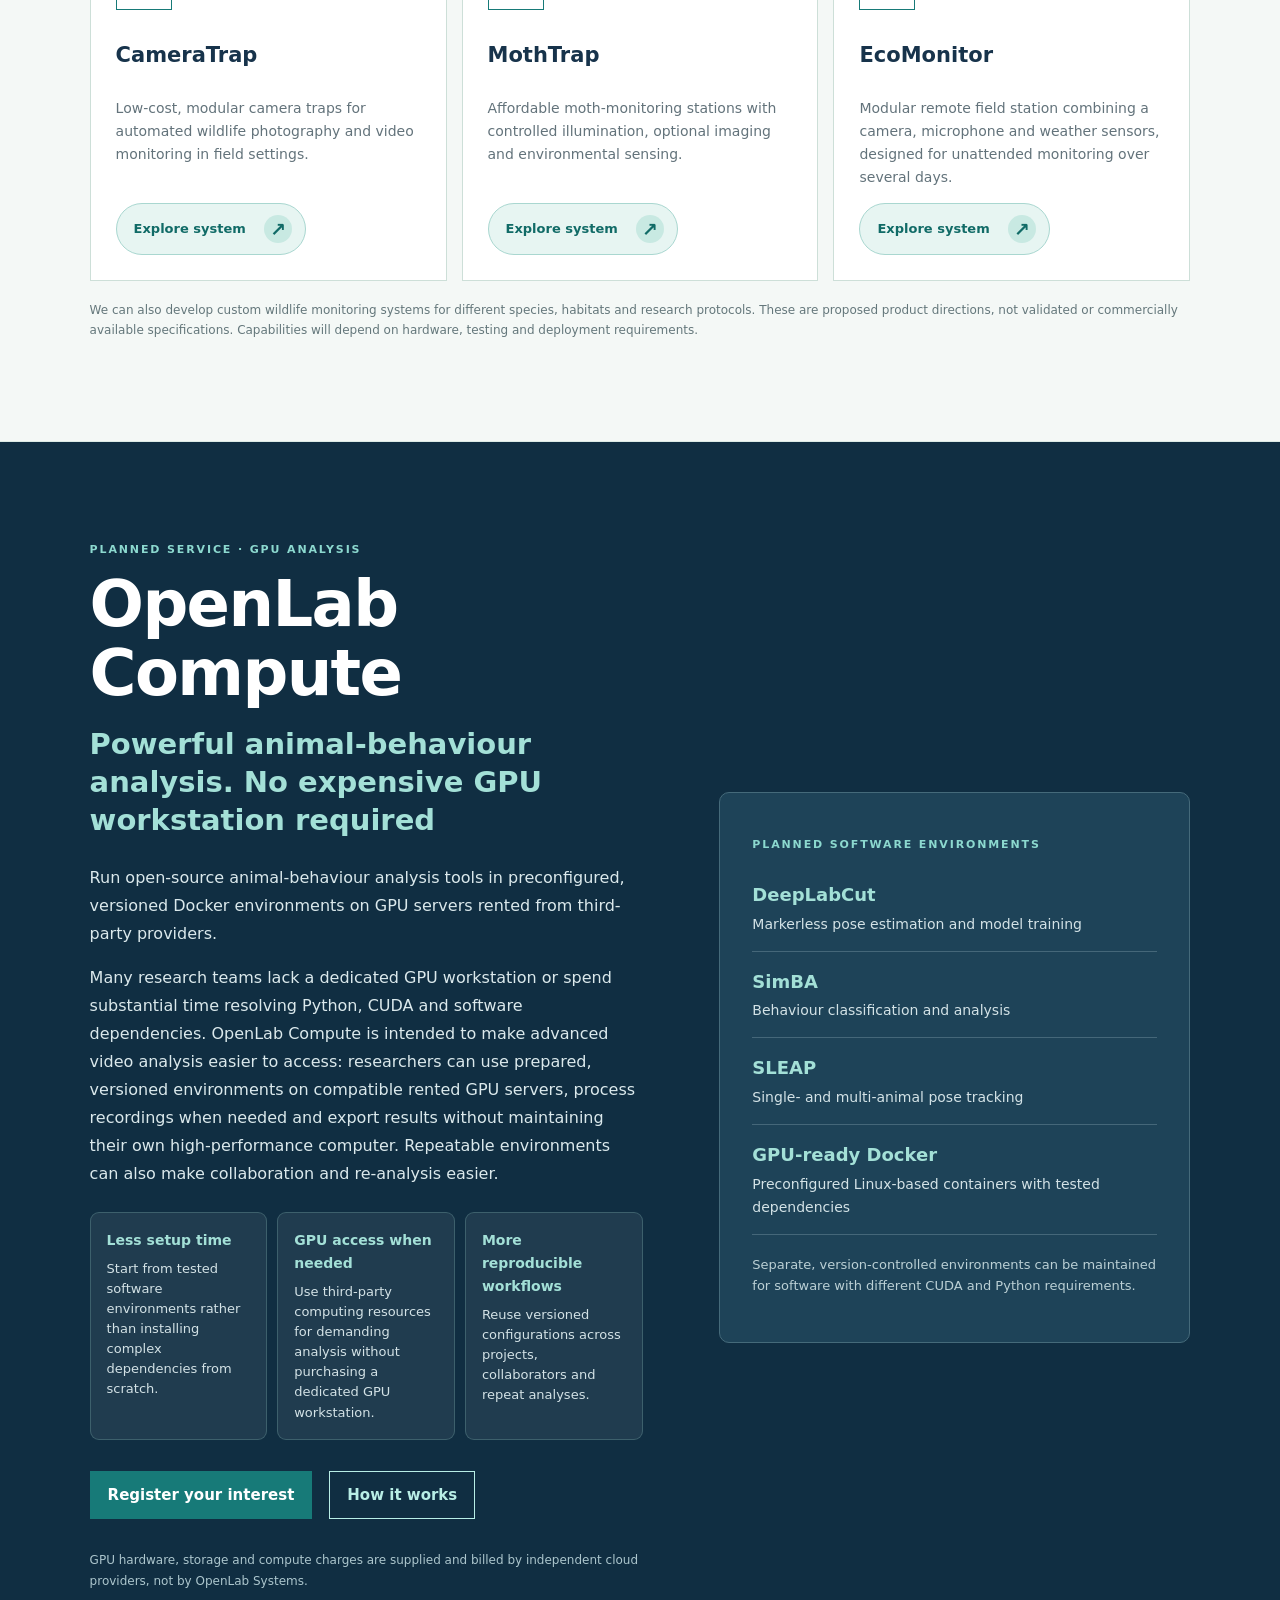
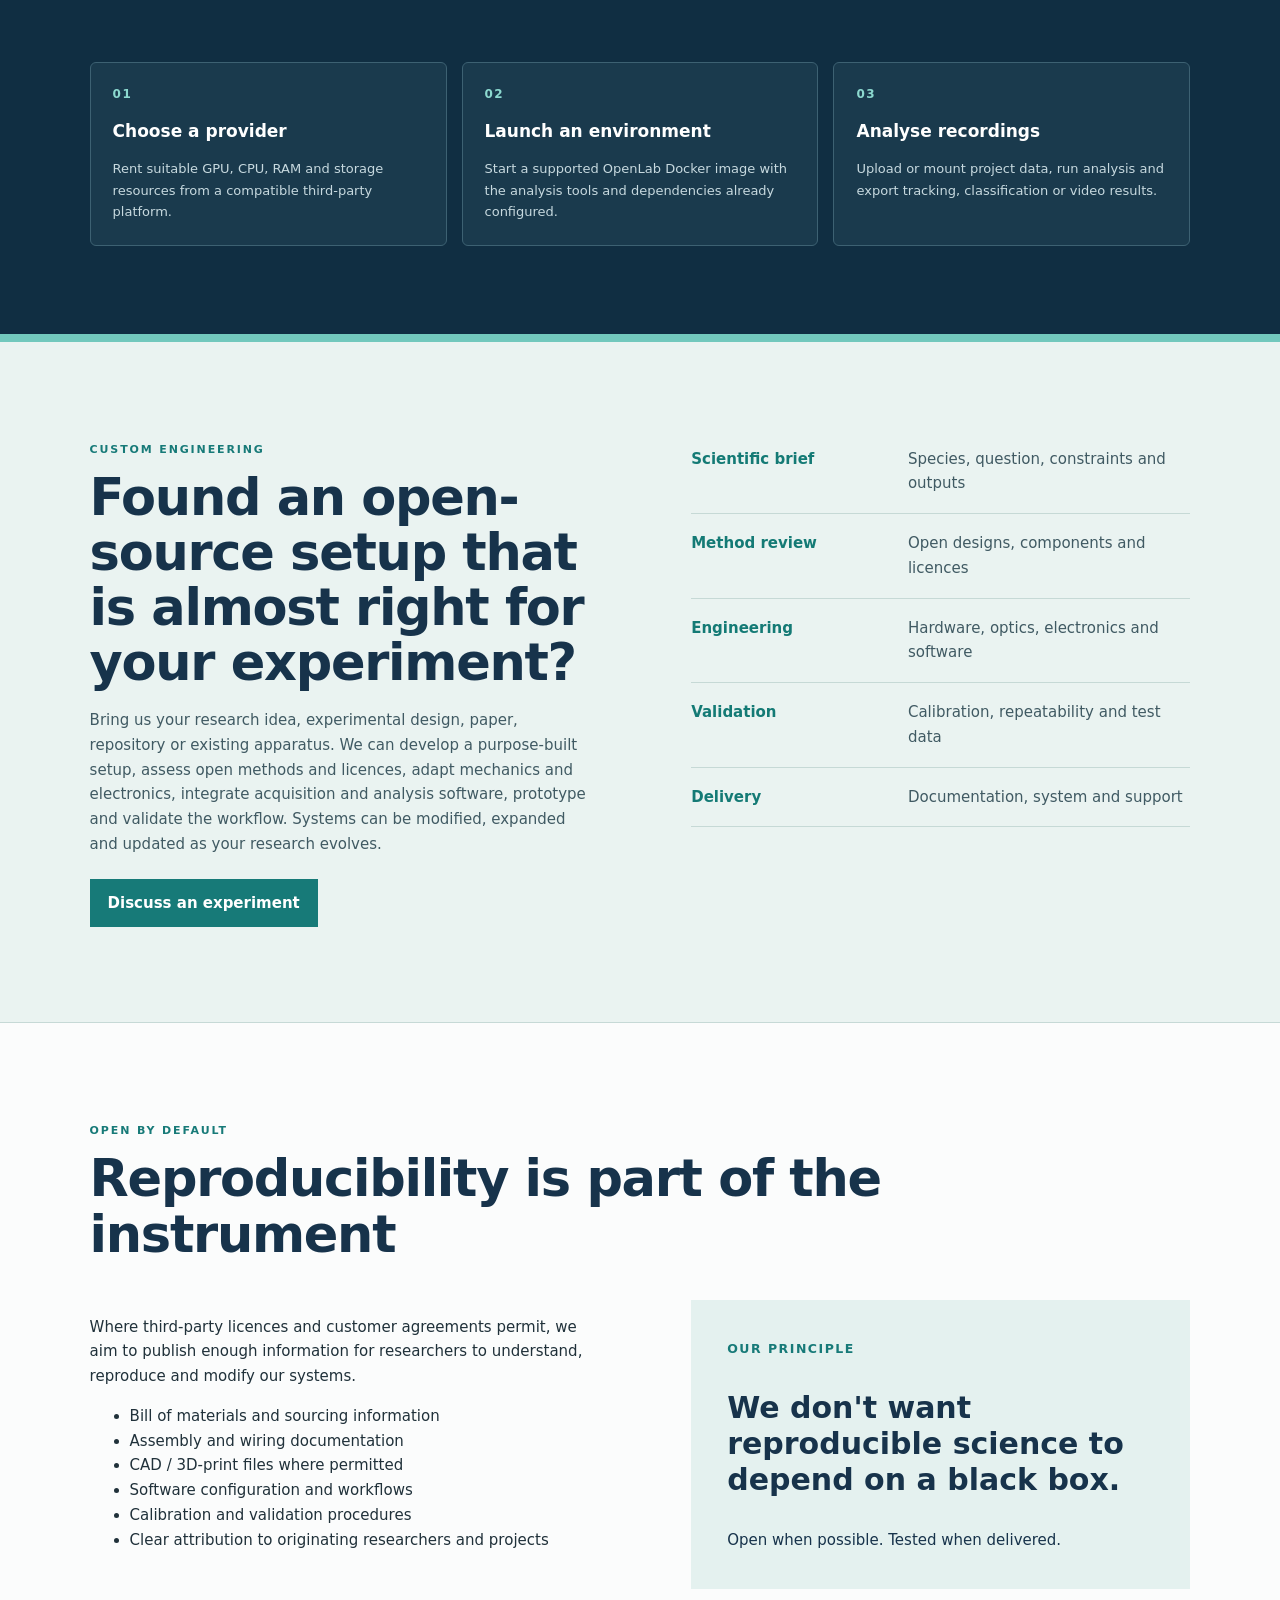
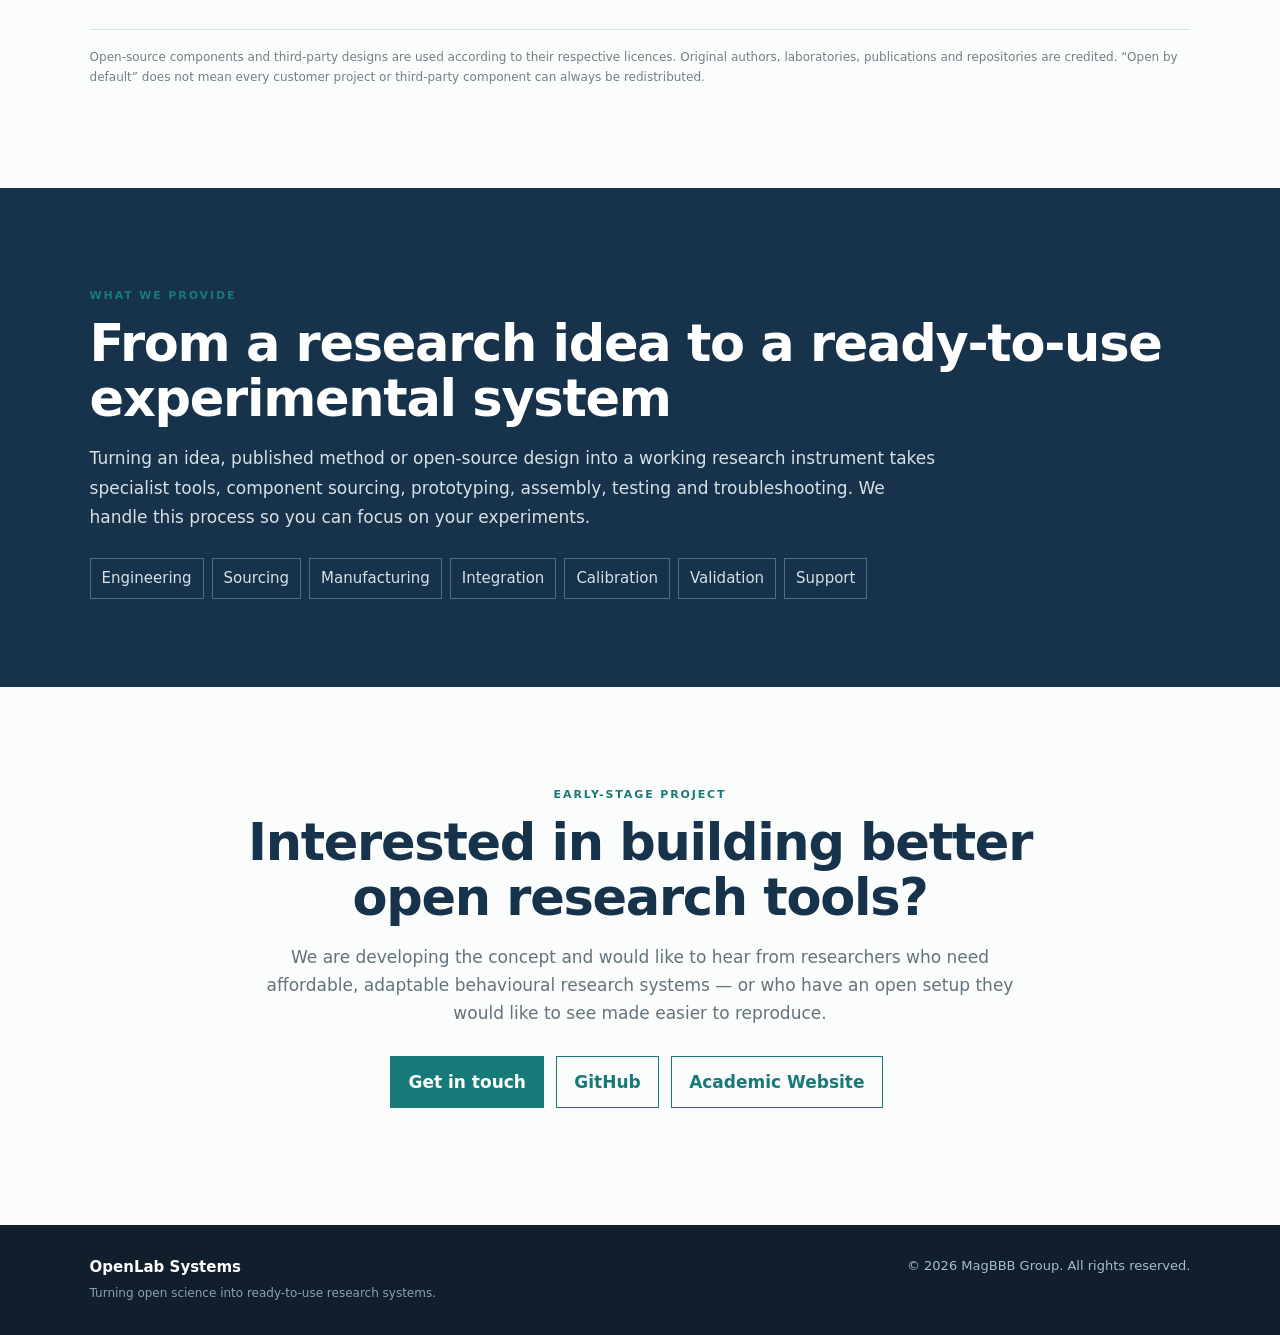
==== commit 2d2f7391: "Update index.html" ====
--- a/index.html
+++ b/index.html
@@ -47,6 +47,13 @@
 <section class="dark research-story" id="our-story"><p class="eyebrow">OUR BACKGROUND · ABOUT US</p>
 <h2>We are researchers who love building experimental systems</h2>
 <p>We study animal behaviour in the laboratory and in the wild. For our own research projects, we have designed and built unique, purpose-built experimental setups tailored to particular species, scientific questions and experimental designs. Creating these systems is one of the parts of research we most enjoy.</p>
+<p>
+  You can explore some of the experimental setups we have developed for our own research on our <a href="https://magbbb.com/openscience/smartlab/"
+     target="_blank"
+     rel="noopener noreferrer">
+    SmartLab page
+  </a>.
+</p>
 <p>Our work brings together scientific experience, previous developments in our laboratory and open-source hardware and software. These approaches make it possible to customise equipment, improve it as new questions arise and, depending on the application, reduce costs compared with commercial systems.</p>
 <div class="story-benefits">
 <div><span class="story-number">01</span><h3>Designed around the experiment</h3><p>Adapt cameras, sensors, mechanics and software to the question you actually want to answer.</p></div>
--- a/style.css
+++ b/style.css
@@ -258,3 +258,10 @@
 .purpose-panel .purpose-strapline{color:#126d69;font-weight:800;font-size:19px}
 section[id]{scroll-margin-top:110px}
 @media(max-width:560px){.purpose-panel{padding:22px}.hero-tagline{margin-top:0}section[id]{scroll-margin-top:85px}}
+
+/* Three laboratory products after removal of SensorGnome */
+#systems .grid.four {grid-template-columns:repeat(3,minmax(0,1fr));}
+#systems .grid.four > article {min-width:0;}
+.value > p:not(.eyebrow) {max-width:850px;font-size:17px;line-height:1.75;color:#d7e0e4;margin:0 0 25px;}
+@media(max-width:900px){#systems .grid.four{grid-template-columns:repeat(2,minmax(0,1fr));}}
+@media(max-width:560px){#systems .grid.four{grid-template-columns:1fr;}}
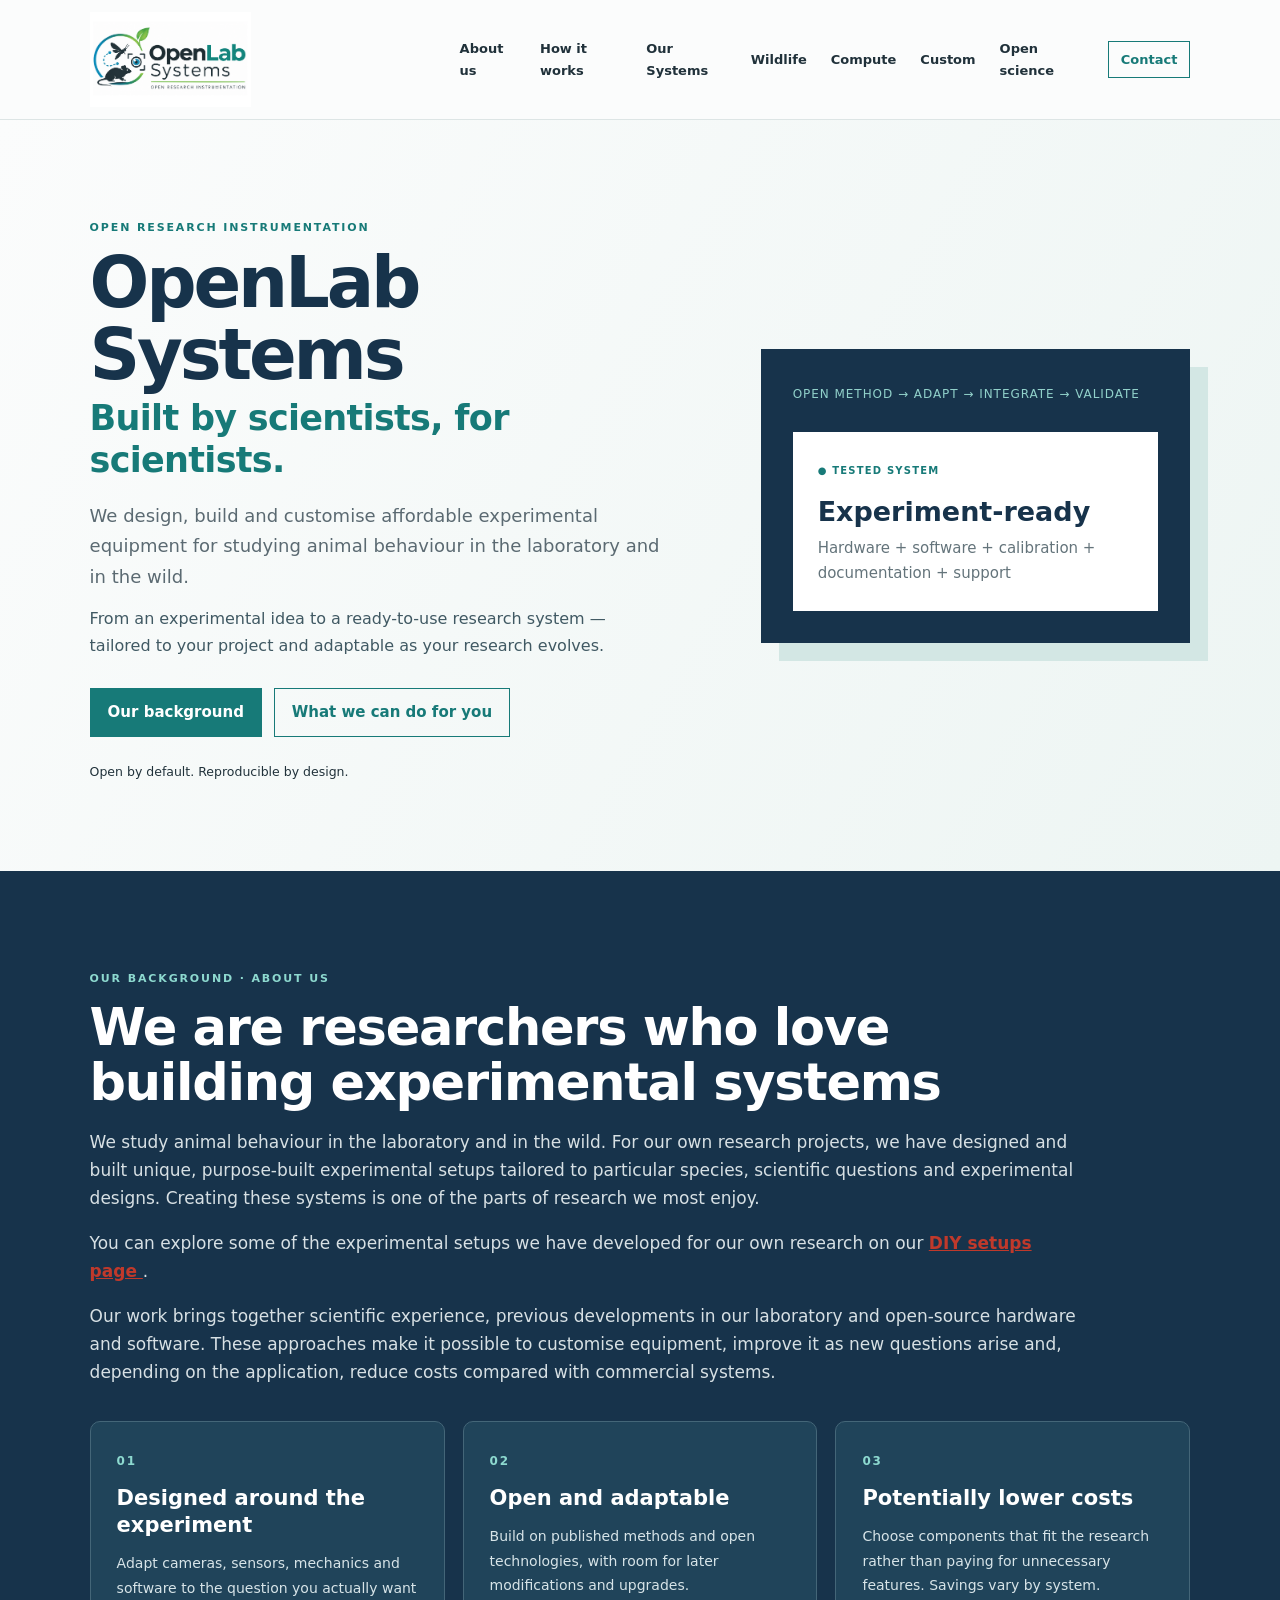
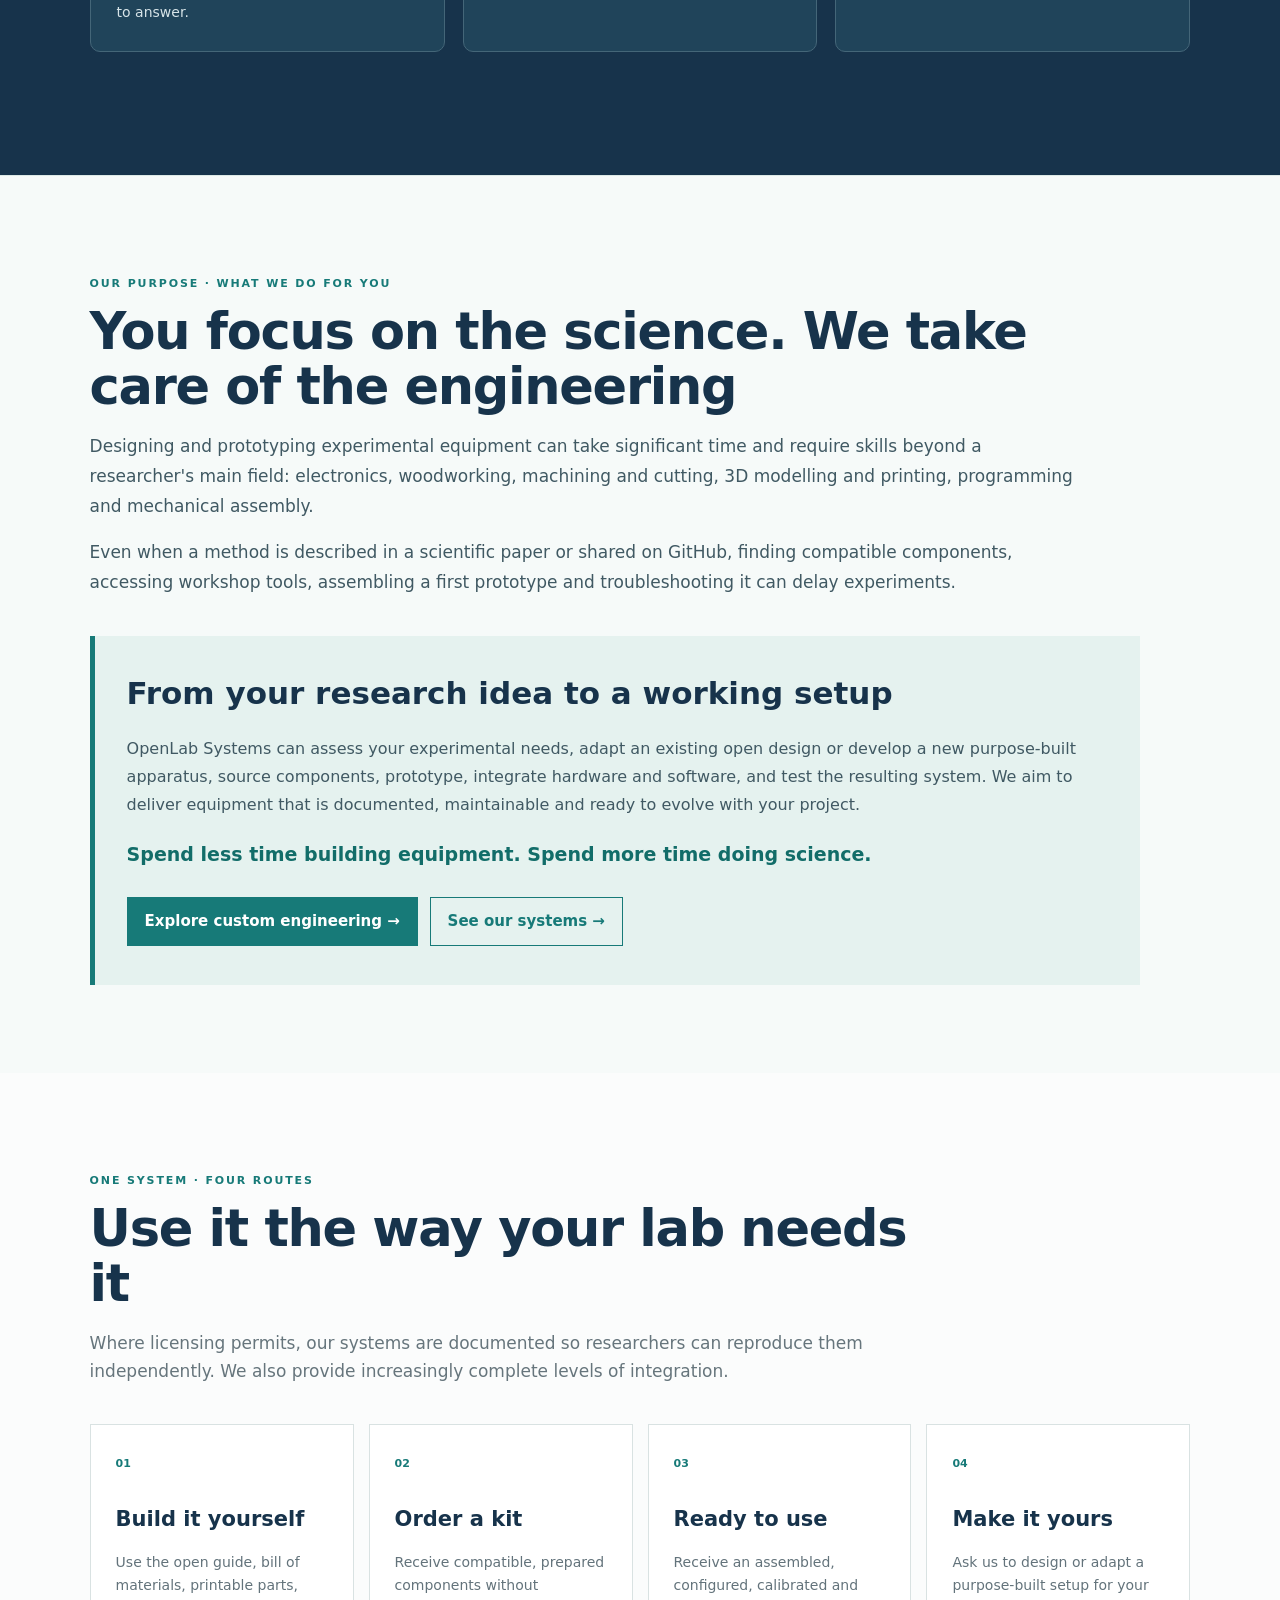
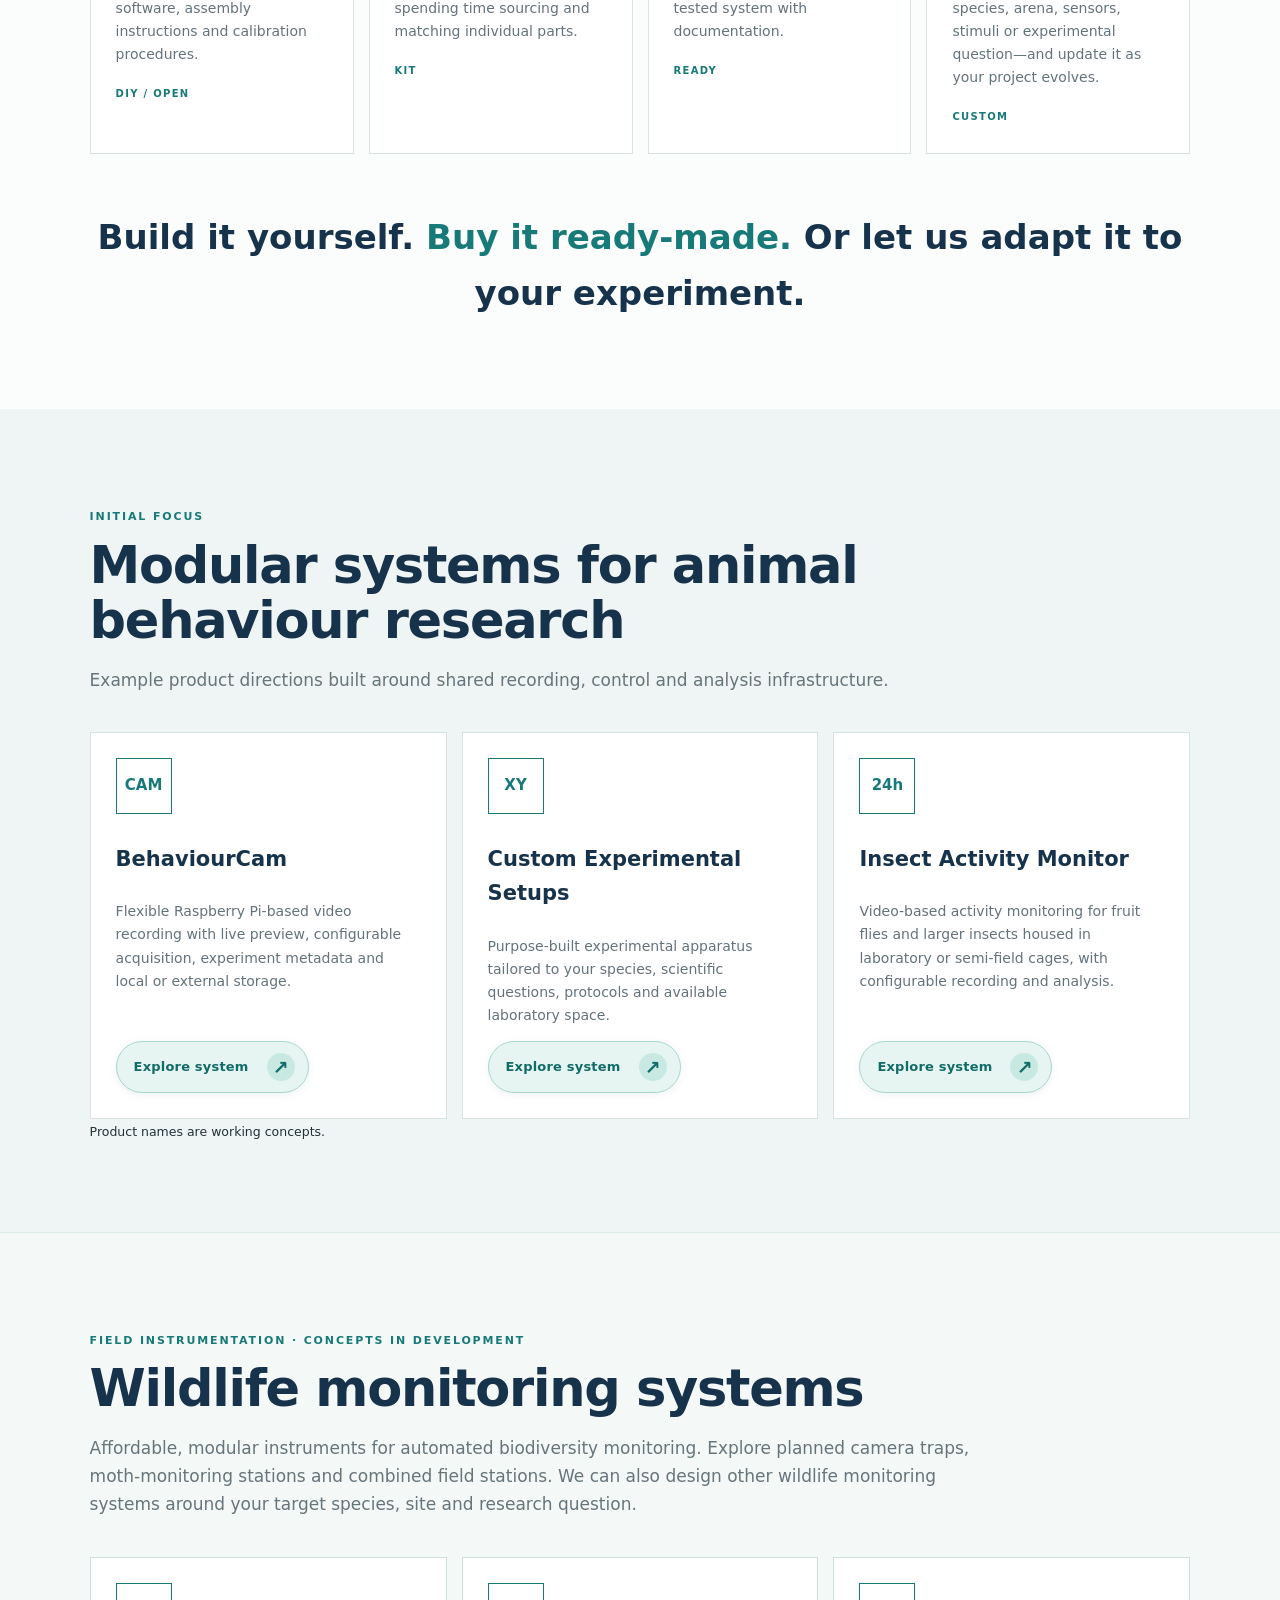
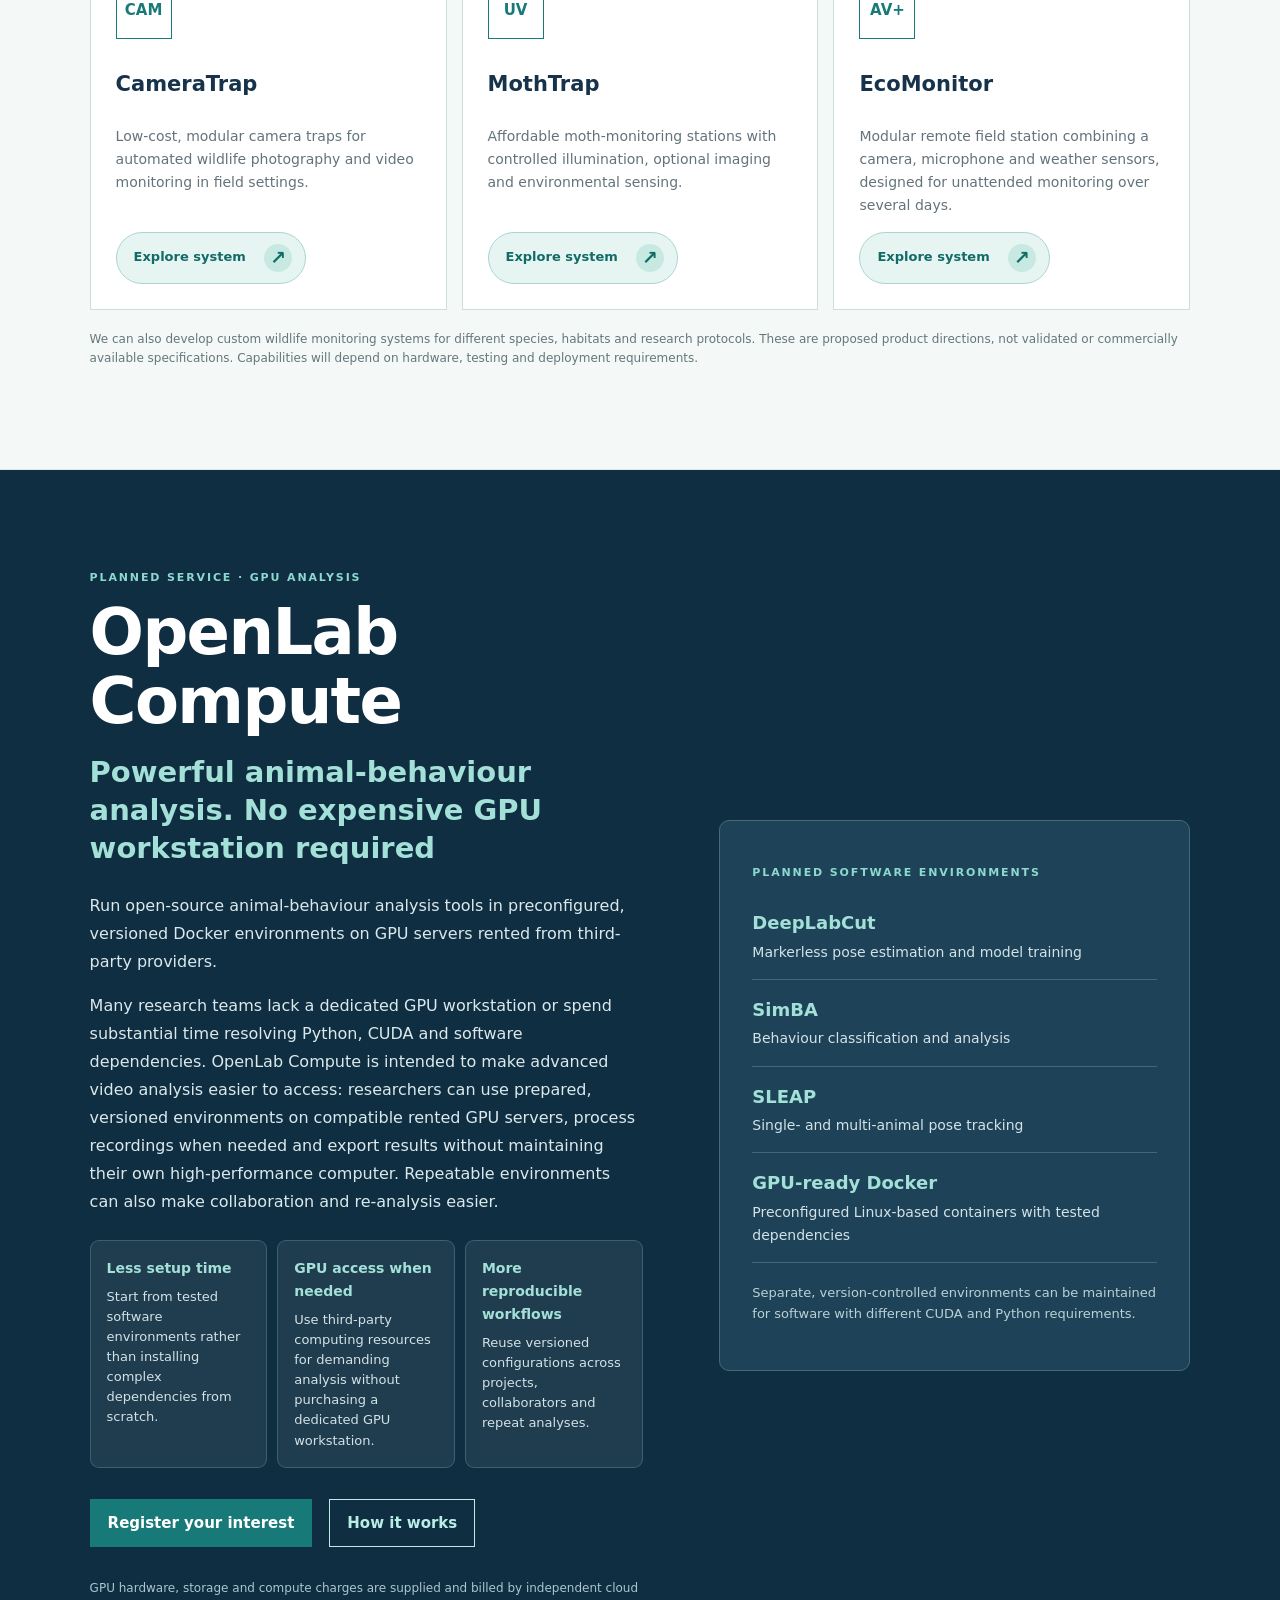
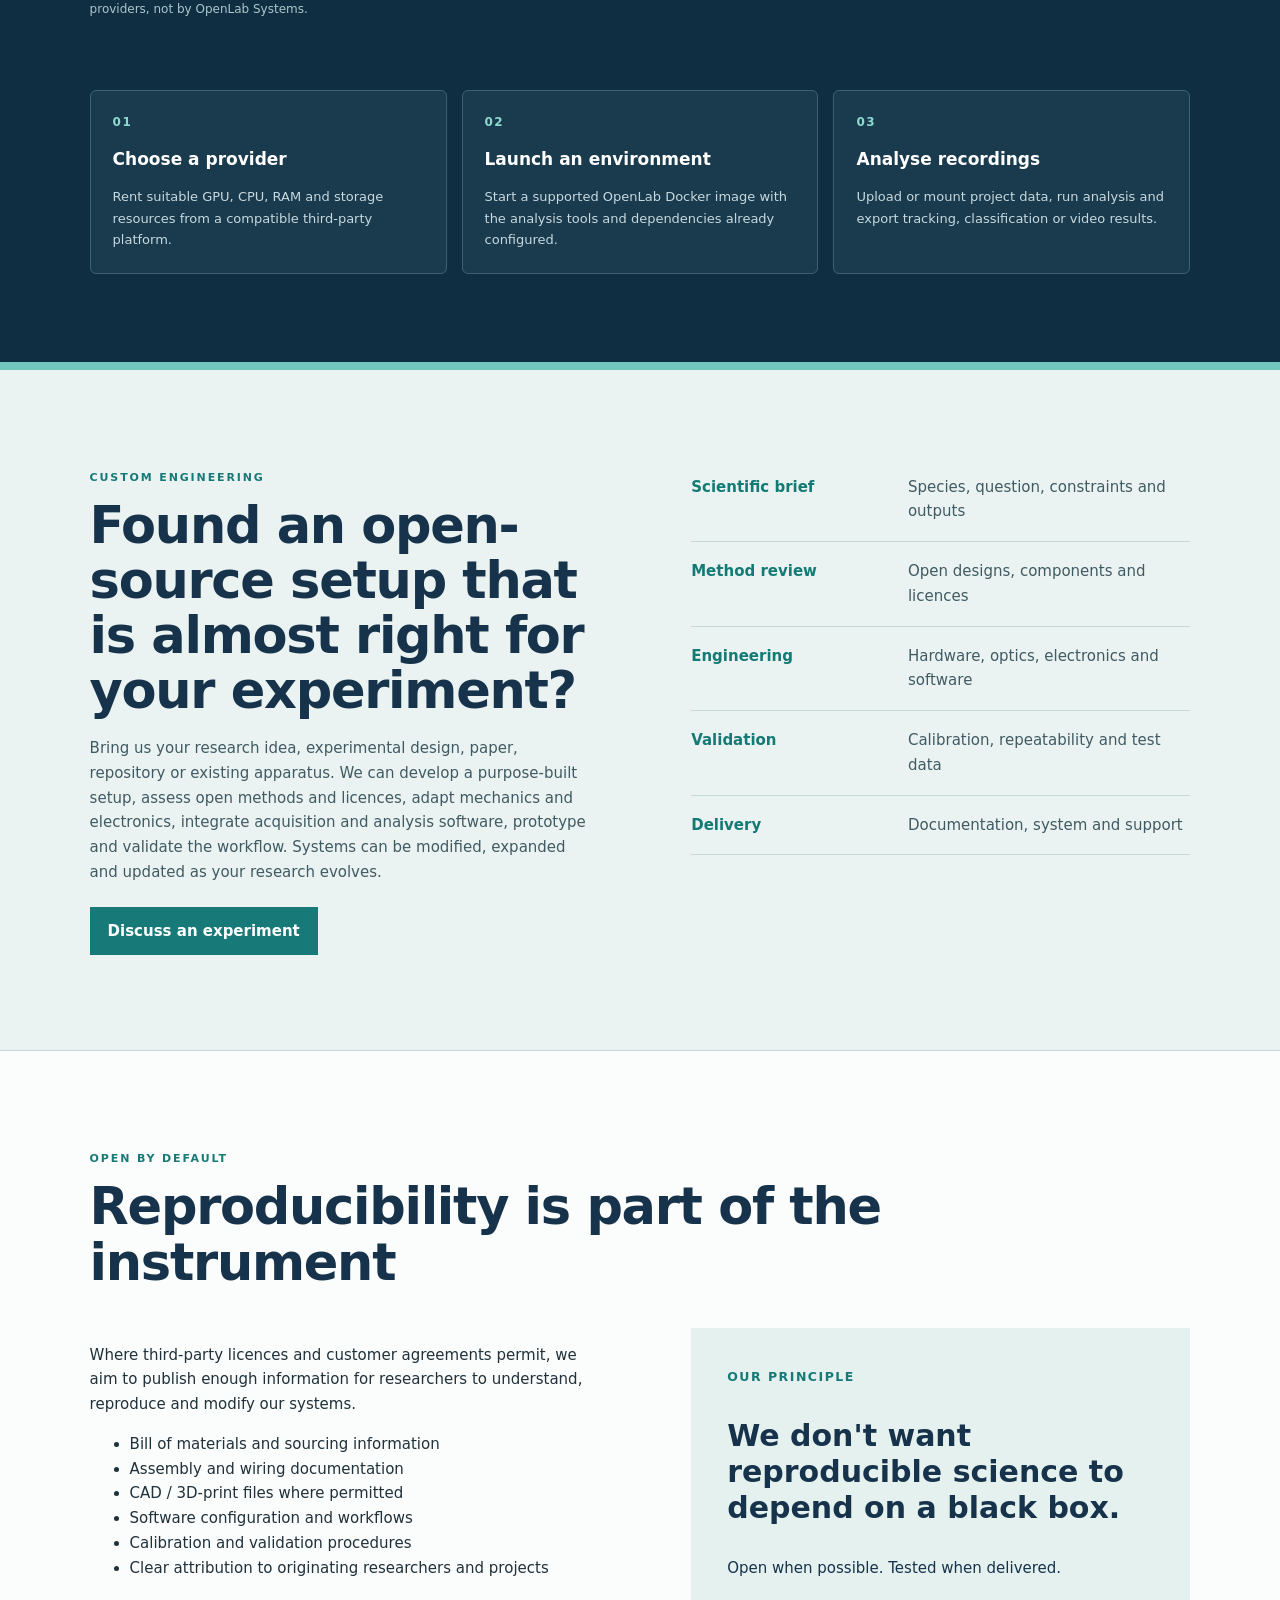
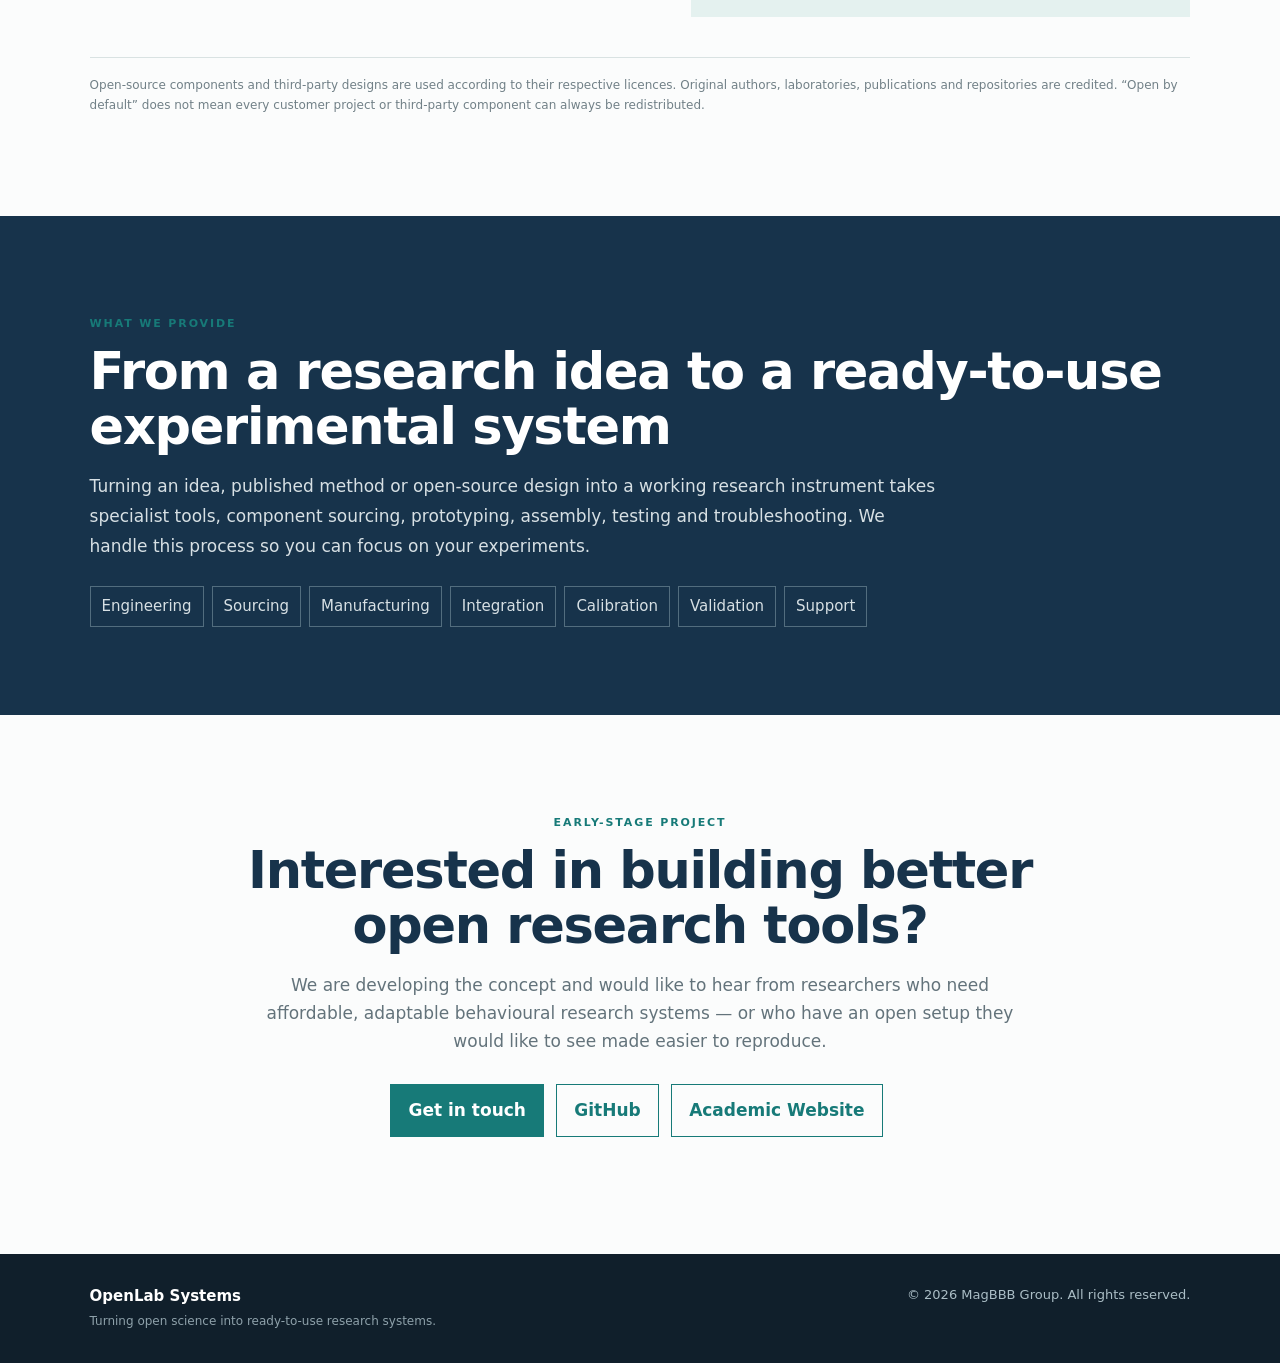
==== commit c00bc52b: "Update index.html" ====
--- a/index.html
+++ b/index.html
@@ -48,11 +48,15 @@
 <h2>We are researchers who love building experimental systems</h2>
 <p>We study animal behaviour in the laboratory and in the wild. For our own research projects, we have designed and built unique, purpose-built experimental setups tailored to particular species, scientific questions and experimental designs. Creating these systems is one of the parts of research we most enjoy.</p>
 <p>
-  You can explore some of the experimental setups we have developed for our own research on our <a href="https://magbbb.com/openscience/smartlab/"
+  You can explore some of the experimental setups
+  we have developed for our own research on our
+  <a href="https://magbbb.com/openscience/smartlab/"
      target="_blank"
-     rel="noopener noreferrer">
-    SmartLab page
+     rel="noopener noreferrer"
+     style="color: #c0392b; font-weight: 600;">
+    DIY setups page
   </a>.
+</p>
 </p>
 <p>Our work brings together scientific experience, previous developments in our laboratory and open-source hardware and software. These approaches make it possible to customise equipment, improve it as new questions arise and, depending on the application, reduce costs compared with commercial systems.</p>
 <div class="story-benefits">
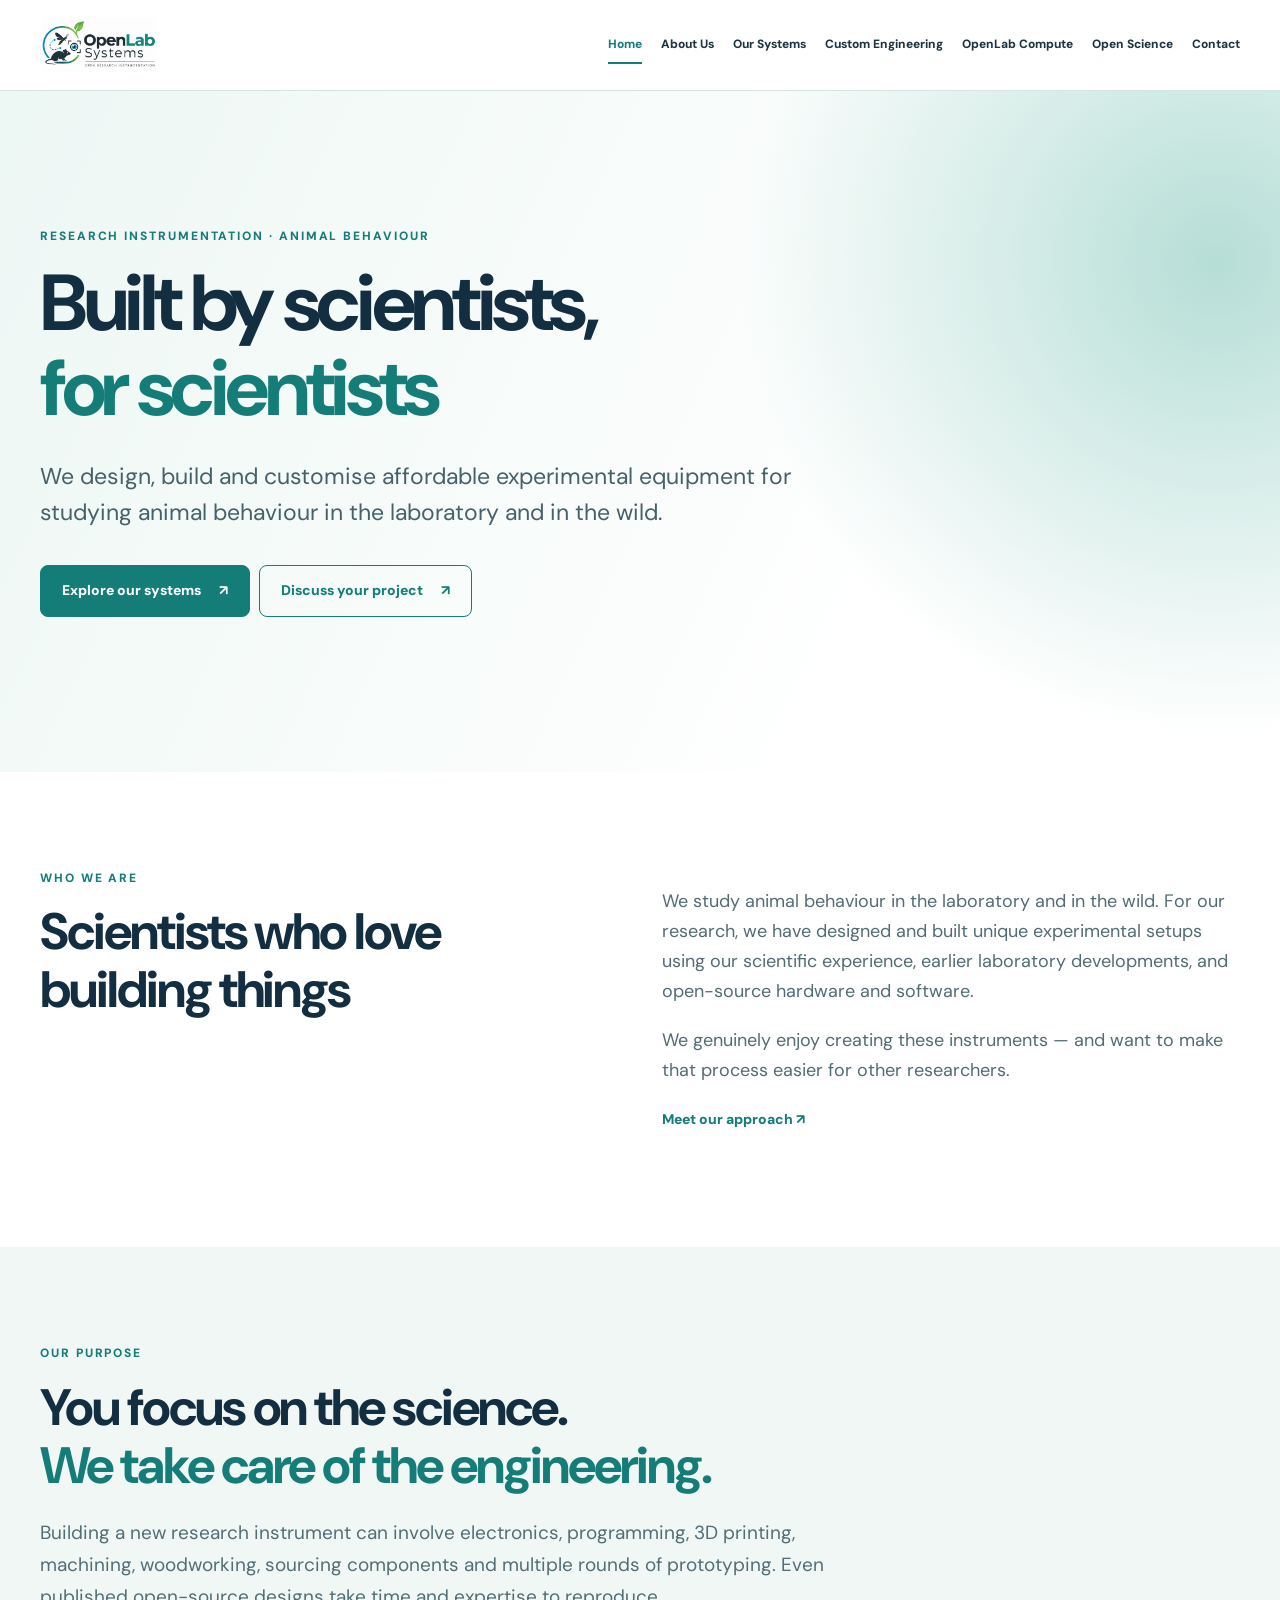
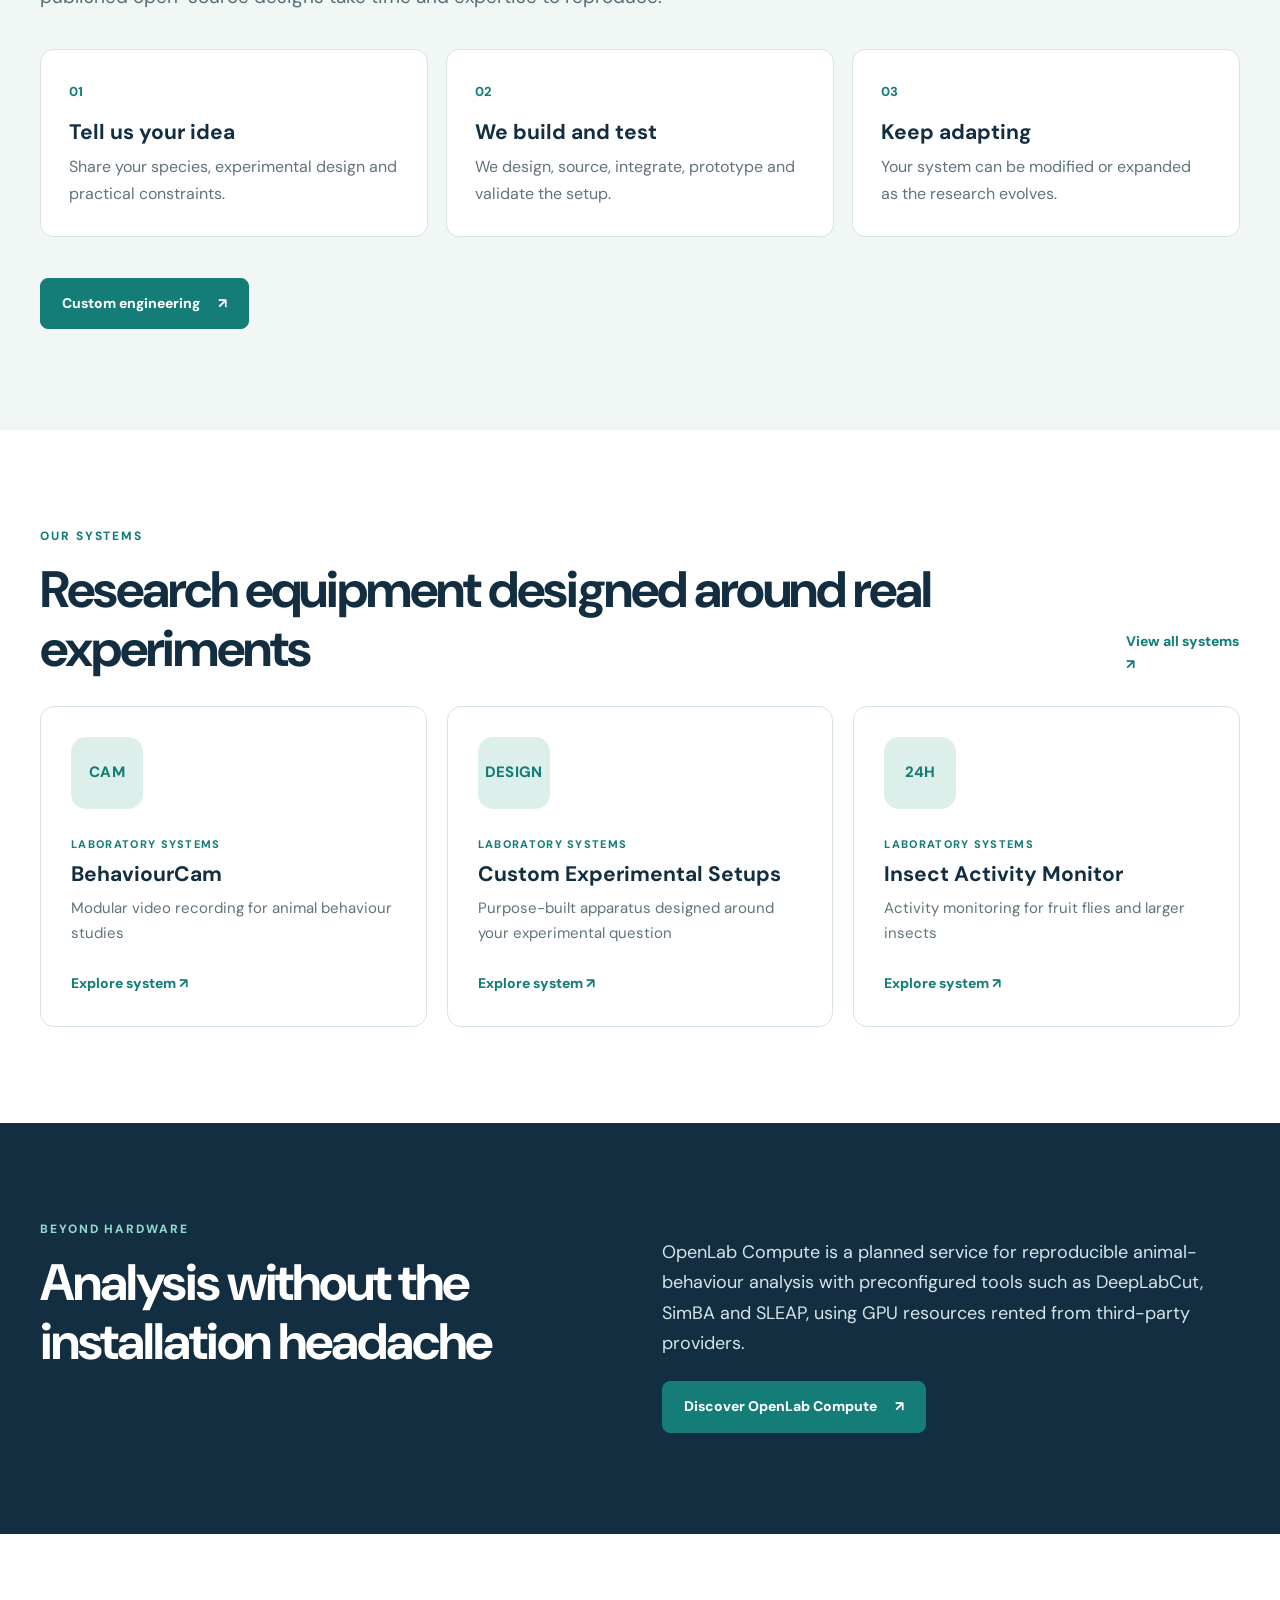
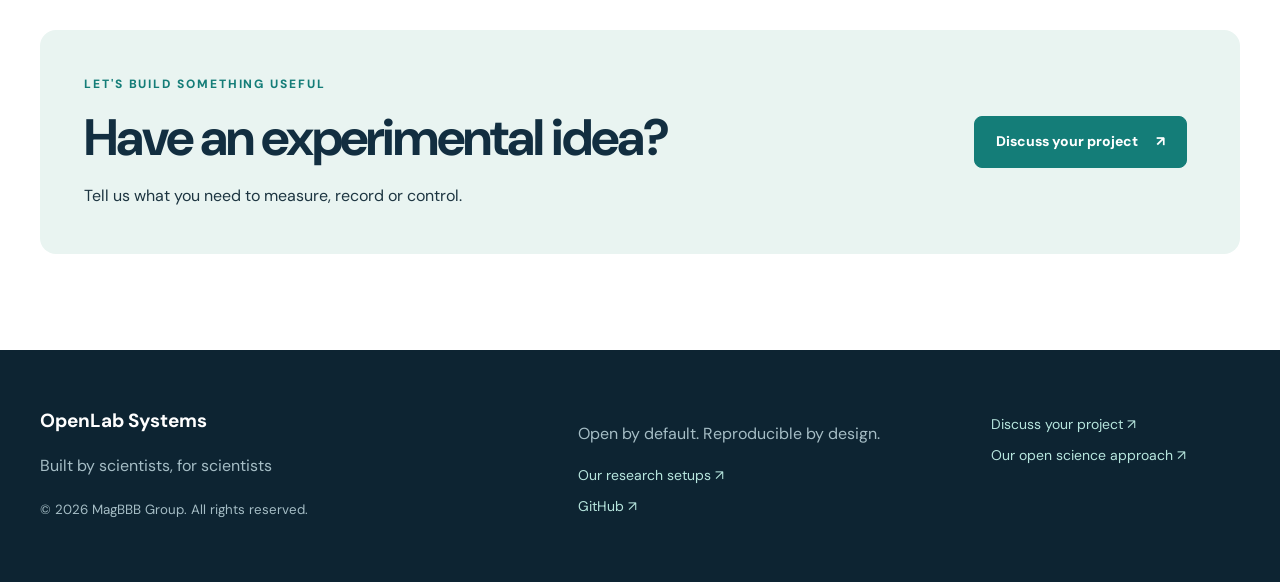
==== commit c2a64ee9: "Add files via upload" ====
--- a/index.html
+++ b/index.html
@@ -1,528 +1 @@
-<!doctype html>
-<html lang="en">
-<head>
-<meta charset="utf-8"/>
-<meta content="width=device-width,initial-scale=1" name="viewport"/>
-<meta content="Built by scientists studying animal behaviour in the lab and in the wild. OpenLab Systems develops affordable, adaptable and reproducible research instruments from open hardware and software." name="description"/>
-<title>OpenLab Systems | Open Research Instrumentation</title>
-<link href="logo.png?v=20261008-2" rel="icon" type="image/png"/>
-<link href="style.css?v=20261011-sensorgnome-removed" rel="stylesheet"/>
-</head>
-<body>
-<header>
-<a aria-label="OpenLab Systems home" class="brand" href="#top">
-<img alt="OpenLab Systems — Open Research Instrumentation" class="site-logo" src="logo.png?v=20261008-2"/>
-</a>
-<nav>
-<a href="#our-story">About us</a><a href="#approach">How it works</a>
-<a href="#systems">Our Systems</a>
-<a href="#wildlife">Wildlife</a>
-<a href="#compute">Compute</a>
-<a href="#custom">Custom</a>
-<a href="#open">Open science</a>
-<a class="cta" href="#contact">Contact</a>
-</nav>
-</header>
-<main id="top">
-<section class="hero">
-<div>
-<p class="eyebrow">OPEN RESEARCH INSTRUMENTATION</p>
-<h1>OpenLab Systems</h1><span class="hero-tagline">Built by scientists, for scientists.</span>
-<p class="lead">We design, build and customise affordable experimental equipment for studying animal behaviour in the laboratory and in the wild.</p>
-<p class="hero-support">From an experimental idea to a ready-to-use research system — tailored to your project and adaptable as your research evolves.</p>
-<p>
-<a class="button" href="#our-story">Our background</a> <a class="button outline" href="#our-purpose">What we can do for you</a>
-</p>
-<small>Open by default. Reproducible by design.</small>
-</div>
-<aside>
-<div class="flow">OPEN METHOD → ADAPT → INTEGRATE → VALIDATE</div>
-<div class="ready">
-<label>● TESTED SYSTEM</label>
-<h3>Experiment-ready</h3>
-<p>Hardware + software + calibration + documentation + support</p>
-</div>
-</aside>
-</section>
-<section class="dark research-story" id="our-story"><p class="eyebrow">OUR BACKGROUND · ABOUT US</p>
-<h2>We are researchers who love building experimental systems</h2>
-<p>We study animal behaviour in the laboratory and in the wild. For our own research projects, we have designed and built unique, purpose-built experimental setups tailored to particular species, scientific questions and experimental designs. Creating these systems is one of the parts of research we most enjoy.</p>
-<p>
-  You can explore some of the experimental setups
-  we have developed for our own research on our
-  <a href="https://magbbb.com/openscience/smartlab/"
-     target="_blank"
-     rel="noopener noreferrer"
-     style="color: #c0392b; font-weight: 600;">
-    DIY setups page
-  </a>.
-</p>
-</p>
-<p>Our work brings together scientific experience, previous developments in our laboratory and open-source hardware and software. These approaches make it possible to customise equipment, improve it as new questions arise and, depending on the application, reduce costs compared with commercial systems.</p>
-<div class="story-benefits">
-<div><span class="story-number">01</span><h3>Designed around the experiment</h3><p>Adapt cameras, sensors, mechanics and software to the question you actually want to answer.</p></div>
-<div><span class="story-number">02</span><h3>Open and adaptable</h3><p>Build on published methods and open technologies, with room for later modifications and upgrades.</p></div>
-<div><span class="story-number">03</span><h3>Potentially lower costs</h3><p>Choose components that fit the research rather than paying for unnecessary features. Savings vary by system.</p></div>
-</div></section><section class="purpose-section" id="our-purpose">
-<div class="intro"><p class="eyebrow">OUR PURPOSE · WHAT WE DO FOR YOU</p><h2>You focus on the science. We take care of the engineering</h2>
-<p>Designing and prototyping experimental equipment can take significant time and require skills beyond a researcher's main field: electronics, woodworking, machining and cutting, 3D modelling and printing, programming and mechanical assembly.</p>
-<p>Even when a method is described in a scientific paper or shared on GitHub, finding compatible components, accessing workshop tools, assembling a first prototype and troubleshooting it can delay experiments.</p></div>
-<div class="purpose-panel"><h3>From your research idea to a working setup</h3><p>OpenLab Systems can assess your experimental needs, adapt an existing open design or develop a new purpose-built apparatus, source components, prototype, integrate hardware and software, and test the resulting system. We aim to deliver equipment that is documented, maintainable and ready to evolve with your project.</p>
-<p class="purpose-strapline">Spend less time building equipment. Spend more time doing science.</p>
-<a class="button" href="#custom">Explore custom engineering →</a> <a class="button outline" href="#systems">See our systems →</a></div>
-</section>
-<section id="approach">
-<div class="intro">
-<p class="eyebrow">ONE SYSTEM · FOUR ROUTES</p>
-<h2>Use it the way your lab needs it</h2>
-<p>Where licensing permits, our systems are documented so researchers can reproduce them independently. We also provide increasingly complete levels of integration.</p>
-</div>
-<div class="grid four">
-<article>
-<i>01</i>
-<h3>Build it yourself</h3>
-<p>Use the open guide, bill of materials, printable parts, software, assembly instructions and calibration procedures.</p>
-<b>DIY / OPEN</b>
-</article>
-<article>
-<i>02</i>
-<h3>Order a kit</h3>
-<p>Receive compatible, prepared components without spending time sourcing and matching individual parts.</p>
-<b>KIT</b>
-</article>
-<article>
-<i>03</i>
-<h3>Ready to use</h3>
-<p>Receive an assembled, configured, calibrated and tested system with documentation.</p>
-<b>READY</b>
-</article>
-<article>
-<i>04</i>
-<h3>Make it yours</h3>
-<p>Ask us to design or adapt a purpose-built setup for your species, arena, sensors, stimuli or experimental question—and update it as your project evolves.</p>
-<b>CUSTOM</b>
-</article>
-</div>
-<p class="slogan">Build it yourself. <em>Buy it ready-made.</em> Or let us adapt it to your experiment.</p>
-</section>
-<section class="pale" id="systems">
-<div class="intro">
-<p class="eyebrow">INITIAL FOCUS</p>
-<h2>Modular systems for animal behaviour research</h2>
-<p>Example product directions built around shared recording, control and analysis infrastructure.</p>
-</div>
-<div class="grid four">
-<article>
-<div class="icon">CAM</div>
-<h3>BehaviourCam</h3>
-<p>Flexible Raspberry Pi-based video recording with live preview, configurable acquisition, experiment metadata and local or external storage.</p>
-<button aria-controls="behaviourcam-modal" aria-haspopup="dialog" class="product-details-btn" data-product-modal="behaviourcam-modal" type="button">
-<span>Explore system</span><span aria-hidden="true" class="product-btn-arrow">↗</span>
-</button>
-</article>
-<article>
-<div class="icon">XY</div>
-<h3>Custom Experimental Setups</h3>
-<p>Purpose-built experimental apparatus tailored to your species, scientific questions, protocols and available laboratory space.</p>
-<button aria-controls="trackingarena-modal" aria-haspopup="dialog" class="product-details-btn" data-product-modal="trackingarena-modal" type="button"><span>Explore system</span><span aria-hidden="true" class="product-btn-arrow">↗</span></button>
-</article>
-<article>
-<div class="icon">24h</div>
-<h3>Insect Activity Monitor</h3>
-<p>Video-based activity monitoring for fruit flies and larger insects housed in laboratory or semi-field cages, with configurable recording and analysis.</p>
-<button aria-controls="activitymonitor-modal" aria-haspopup="dialog" class="product-details-btn" data-product-modal="activitymonitor-modal" type="button"><span>Explore system</span><span aria-hidden="true" class="product-btn-arrow">↗</span></button>
-</article>
-
-</div>
-<small>Product names are working concepts.</small>
-</section>
-<!-- WILDLIFE MONITORING SYSTEMS -->
-<section class="wildlife-section" id="wildlife">
-<div class="intro">
-<p class="eyebrow">FIELD INSTRUMENTATION · CONCEPTS IN DEVELOPMENT</p>
-<h2>Wildlife monitoring systems</h2>
-<p>Affordable, modular instruments for automated biodiversity monitoring. Explore planned camera traps, moth-monitoring stations and combined field stations. We can also design other wildlife monitoring systems around your target species, site and research question.</p>
-</div>
-<div class="grid four wildlife-grid">
-<article>
-<div class="icon">CAM</div>
-<h3>CameraTrap</h3>
-<p>Low-cost, modular camera traps for automated wildlife photography and video monitoring in field settings.</p>
-<button aria-controls="cameratrap-modal" aria-haspopup="dialog" class="product-details-btn" data-product-modal="cameratrap-modal" type="button"><span>Explore system</span><span aria-hidden="true" class="product-btn-arrow">↗</span></button>
-</article>
-<article>
-<div class="icon">UV</div>
-<h3>MothTrap</h3>
-<p>Affordable moth-monitoring stations with controlled illumination, optional imaging and environmental sensing.</p>
-<button aria-controls="mothtrap-modal" aria-haspopup="dialog" class="product-details-btn" data-product-modal="mothtrap-modal" type="button"><span>Explore system</span><span aria-hidden="true" class="product-btn-arrow">↗</span></button>
-</article>
-<article>
-<div class="icon">AV+</div>
-<h3>EcoMonitor</h3>
-<p>Modular remote field station combining a camera, microphone and weather sensors, designed for unattended monitoring over several days.</p>
-<button aria-controls="ecomonitor-modal" aria-haspopup="dialog" class="product-details-btn" data-product-modal="ecomonitor-modal" type="button"><span>Explore system</span><span aria-hidden="true" class="product-btn-arrow">↗</span></button>
-</article>
-</div>
-<p class="wildlife-note">We can also develop custom wildlife monitoring systems for different species, habitats and research protocols. These are proposed product directions, not validated or commercially available specifications. Capabilities will depend on hardware, testing and deployment requirements.</p>
-</section>
-<section class="compute-section" id="compute">
-<div class="compute-layout">
-<div class="compute-copy">
-<p class="eyebrow">PLANNED SERVICE · GPU ANALYSIS</p>
-<h2>OpenLab Compute</h2>
-<h3>Powerful animal-behaviour analysis. No expensive GPU workstation required</h3>
-<p>Run open-source animal-behaviour analysis tools in preconfigured, versioned Docker environments on GPU servers rented from third-party providers.</p>
-<p>Many research teams lack a dedicated GPU workstation or spend substantial time resolving Python, CUDA and software dependencies. OpenLab Compute is intended to make advanced video analysis easier to access: researchers can use prepared, versioned environments on compatible rented GPU servers, process recordings when needed and export results without maintaining their own high-performance computer. Repeatable environments can also make collaboration and re-analysis easier.</p>
-<div aria-label="Benefits for researchers" class="compute-benefits">
-<div><strong>Less setup time</strong><span>Start from tested software environments rather than installing complex dependencies from scratch.</span></div>
-<div><strong>GPU access when needed</strong><span>Use third-party computing resources for demanding analysis without purchasing a dedicated GPU workstation.</span></div>
-<div><strong>More reproducible workflows</strong><span>Reuse versioned configurations across projects, collaborators and repeat analyses.</span></div>
-</div>
-<div class="compute-actions">
-<a class="button" href="#contact">Register your interest</a>
-<a class="button outline light-outline" href="#compute-workflow">How it works</a>
-</div>
-<p class="compute-disclaimer">GPU hardware, storage and compute charges are supplied and billed by independent cloud providers, not by OpenLab Systems.</p>
-</div>
-<div aria-label="Planned analysis environments" class="compute-panel">
-<p class="eyebrow">PLANNED SOFTWARE ENVIRONMENTS</p>
-<div class="compute-tool">
-<strong>DeepLabCut</strong>
-<span>Markerless pose estimation and model training</span>
-</div>
-<div class="compute-tool">
-<strong>SimBA</strong>
-<span>Behaviour classification and analysis</span>
-</div>
-<div class="compute-tool">
-<strong>SLEAP</strong>
-<span>Single- and multi-animal pose tracking</span>
-</div>
-<div class="compute-tool">
-<strong>GPU-ready Docker</strong>
-<span>Preconfigured Linux-based containers with tested dependencies</span>
-</div>
-<p class="compute-note">Separate, version-controlled environments can be maintained for software with different CUDA and Python requirements.</p>
-</div>
-</div>
-<div class="compute-workflow" id="compute-workflow">
-<div>
-<span>01</span>
-<strong>Choose a provider</strong>
-<p>Rent suitable GPU, CPU, RAM and storage resources from a compatible third-party platform.</p>
-</div>
-<div>
-<span>02</span>
-<strong>Launch an environment</strong>
-<p>Start a supported OpenLab Docker image with the analysis tools and dependencies already configured.</p>
-</div>
-<div>
-<span>03</span>
-<strong>Analyse recordings</strong>
-<p>Upload or mount project data, run analysis and export tracking, classification or video results.</p>
-</div>
-</div>
-</section>
-<section class="split custom-light" id="custom">
-<div>
-<p class="eyebrow">CUSTOM ENGINEERING</p>
-<h2>Found an open-source setup that is almost right for your experiment?</h2>
-<p>Bring us your research idea, experimental design, paper, repository or existing apparatus. We can develop a purpose-built setup, assess open methods and licences, adapt mechanics and electronics, integrate acquisition and analysis software, prototype and validate the workflow. Systems can be modified, expanded and updated as your research evolves.</p>
-<a class="button" href="#contact">Discuss an experiment</a>
-</div>
-<ol>
-<li>
-<b>Scientific brief</b>
-<span>Species, question, constraints and outputs</span>
-</li>
-<li>
-<b>Method review</b>
-<span>Open designs, components and licences</span>
-</li>
-<li>
-<b>Engineering</b>
-<span>Hardware, optics, electronics and software</span>
-</li>
-<li>
-<b>Validation</b>
-<span>Calibration, repeatability and test data</span>
-</li>
-<li>
-<b>Delivery</b>
-<span>Documentation, system and support</span>
-</li>
-</ol>
-</section>
-<section id="open">
-<div class="intro">
-<p class="eyebrow">OPEN BY DEFAULT</p>
-<h2>Reproducibility is part of the instrument</h2>
-</div>
-<div class="split">
-<div>
-<p>Where third-party licences and customer agreements permit, we aim to publish enough information for researchers to understand, reproduce and modify our systems.</p>
-<ul>
-<li>Bill of materials and sourcing information</li>
-<li>Assembly and wiring documentation</li>
-<li>CAD / 3D-print files where permitted</li>
-<li>Software configuration and workflows</li>
-<li>Calibration and validation procedures</li>
-<li>Clear attribution to originating researchers and projects</li>
-</ul>
-</div>
-<blockquote>
-<small>OUR PRINCIPLE</small>
-<p>We don't want reproducible science to depend on a black box.</p>
-<footer>Open when possible. Tested when delivered.</footer>
-</blockquote>
-</div>
-<p class="legal">Open-source components and third-party designs are used according to their respective licences. Original authors, laboratories, publications and repositories are credited. “Open by default” does not mean every customer project or third-party component can always be redistributed.</p>
-</section>
-<section class="dark value">
-<p class="eyebrow">WHAT WE PROVIDE</p>
-<h2>From a research idea to a ready-to-use experimental system</h2><p>Turning an idea, published method or open-source design into a working research instrument takes specialist tools, component sourcing, prototyping, assembly, testing and troubleshooting. We handle this process so you can focus on your experiments.</p>
-<div>
-<span>Engineering</span>
-<span>Sourcing</span>
-<span>Manufacturing</span>
-<span>Integration</span>
-<span>Calibration</span>
-<span>Validation</span>
-<span>Support</span>
-</div>
-</section>
-<section class="contact" id="contact">
-<p class="eyebrow">EARLY-STAGE PROJECT</p>
-<h2>Interested in building better open research tools?</h2>
-<p>We are developing the concept and would like to hear from researchers who need affordable, adaptable behavioural research systems — or who have an open setup they would like to see made easier to reproduce.</p>
-<p>
-<a class="button" href="mailto:YOUR-EMAIL@example.com">Get in touch</a> <a class="button outline" href="https://github.com/MagBBBGroup">GitHub</a>
-<a class="button outline" href="https://magbbb.com" rel="noopener noreferrer" target="_blank">
-    Academic Website
-  </a>
-</p>
-</section>
-</main>
-<footer class="footer">
-<div><b>OpenLab Systems</b><span>Turning open science into ready-to-use research systems.</span></div>
-<div class="copyright">© 2026 MagBBB Group. All rights reserved.</div>
-</footer>
-<!-- BEHAVIOURCAM PRODUCT POP-UP -->
-<div aria-labelledby="behaviourcam-title" aria-modal="true" class="product-modal" hidden="" id="behaviourcam-modal" role="dialog">
-<div class="product-modal-content">
-<button aria-label="Close" class="product-modal-close" data-close-modal="" type="button">
-      ×
-    </button>
-<h2 id="behaviourcam-title">BehaviourCam</h2>
-<!-- Replace with a product photograph later -->
-<div class="product-image-placeholder">
-      BehaviourCam system photograph coming soon
-    </div>
-<p>
-      BehaviourCam is a modular, portable video recording
-      system for studying animal behaviour in laboratory
-      and field settings.
-    </p>
-<h3>Main features and planned capabilities</h3>
-<ol class="product-feature-list">
-<li><strong>Multi-camera recording.</strong>
-        Supports recording from multiple cameras, with
-        four cameras in the configuration shown.</li>
-<li><strong>Synchronised recording.</strong>
-        Can be configured to record an experiment
-        simultaneously from several cameras.</li>
-<li><strong>Interchangeable cameras.</strong>
-        Camera options for daytime and night-time recording,
-        high frame rates or high resolution.</li>
-<li><strong>Flexible hardware.</strong>
-        Built around Raspberry Pi 3, 4 or 5 computers.</li>
-<li><strong>Graphical interface.</strong>
-        Control recording, adjust settings and view
-        a live camera preview.</li>
-<li><strong>Local and remote control.</strong>
-        Operate using a connected screen or remotely
-        through a local network.</li>
-<li><strong>Recording organisation.</strong>
-        Choose output folders, project and test names,
-        and saved settings profiles.</li>
-<li><strong>Offline operation.</strong>
-        Control devices and transfer files without
-        internet access.</li>
-<li><strong>Flexible power options.</strong>
-        Mains electricity, power banks, Power over Ethernet
-        or optional solar power.</li>
-<li><strong>Portable design.</strong>
-        Compact carrying case for computers, screen,
-        batteries, network switch and cables.</li>
-</ol>
-<!-- ADD NEW FEATURES ABOVE THIS LINE -->
-<p class="product-development-note">
-      Features and specifications are subject to
-      development and hardware configuration.
-    </p>
-<a class="button" href="mailto:YOUR-EMAIL@example.com?subject=BehaviourCam%20enquiry">
-      Enquire about BehaviourCam
-    </a>
-</div>
-</div>
-<!-- TRACKINGARENA PRODUCT POP-UP -->
-<div aria-labelledby="trackingarena-title" aria-modal="true" class="product-modal" hidden="" id="trackingarena-modal" role="dialog">
-<div class="product-modal-content" tabindex="-1">
-<button aria-label="Close TrackingArena details" class="product-modal-close" data-close-modal="" type="button">×</button>
-<p class="eyebrow">OPENLAB SYSTEMS · PRODUCT CONCEPT</p>
-<h2 id="trackingarena-title">Custom Experimental Setups</h2>
-<!-- To add a photo, replace the placeholder div with an img tag -->
-<div class="product-image-placeholder">Custom experimental setup photographs coming soon</div>
-<p>We design and adapt experimental apparatus around the needs of a specific research project, using suitable open-source hardware and software alongside custom-built components.</p>
-<h3>How we can help</h3>
-<ol class="product-feature-list">
-<li><strong>Experiment-specific design.</strong> Adapt the setup to the species, research question, arena and experimental protocol.</li>
-<li><strong>Integrated hardware.</strong> Combine cameras, illumination, sensors, stimuli, control electronics and mechanical components.</li>
-<li><strong>Software and acquisition.</strong> Develop practical recording, control and data-export workflows.</li>
-<li><strong>Prototyping and validation.</strong> Source components, build prototypes, test and document the resulting system.</li>
-<li><strong>Modular upgrades.</strong> Plan for future changes, additional sensors or modified experimental designs.</li>
-</ol>
-<!-- Add new features as <li> elements immediately above </ol> -->
-<p class="product-development-note">Concept under development. Features, compatibility and specifications will depend on the final configuration and validation.</p>
-<a class="button" href="mailto:YOUR-EMAIL@example.com?subject=Custom%20experimental%20setup%20enquiry">Discuss a custom setup</a>
-</div>
-</div>
-<!-- ACTIVITYMONITOR PRODUCT POP-UP -->
-<div aria-labelledby="activitymonitor-title" aria-modal="true" class="product-modal" hidden="" id="activitymonitor-modal" role="dialog">
-<div class="product-modal-content" tabindex="-1">
-<button aria-label="Close ActivityMonitor details" class="product-modal-close" data-close-modal="" type="button">×</button>
-<p class="eyebrow">OPENLAB SYSTEMS · PRODUCT CONCEPT</p>
-<h2 id="activitymonitor-title">Insect Activity Monitor</h2>
-<!-- To add a photo, replace the placeholder div with an img tag -->
-<div class="product-image-placeholder">Insect Activity Monitor photograph coming soon</div>
-<p>A flexible video-based monitoring approach for activity studies of fruit flies and larger insects housed in laboratory or semi-field cages. Camera placement, lighting and analysis depend on the species and enclosure.</p>
-<h3>Proposed features and capabilities</h3>
-<ol class="product-feature-list">
-<li><strong>Fruit fly monitoring.</strong> Record movement and activity patterns in suitable small-insect arenas.</li>
-<li><strong>Larger insects.</strong> Adapt camera coverage and detection settings for moths, butterflies and other insects in cages.</li>
-<li><strong>Laboratory and semi-field use.</strong> Configure the system for controlled laboratory conditions or sheltered semi-field enclosures.</li>
-<li><strong>Long-duration experiments.</strong> Plan scheduled recording for activity rhythms and repeated observations.</li>
-<li><strong>Flexible analysis.</strong> Export recordings and activity data for validation and further behavioural analysis.</li>
-</ol>
-<!-- Add new features as <li> elements immediately above </ol> -->
-<p class="product-development-note">Concept under development. Features, compatibility and specifications will depend on the final configuration and validation.</p>
-<a class="button" href="mailto:YOUR-EMAIL@example.com?subject=ActivityMonitor%20enquiry">Enquire about Insect Activity Monitor</a>
-</div>
-</div>
-
-
-<!-- WILDLIFE MONITORING PRODUCT POP-UPS -->
-<div aria-labelledby="cameratrap-title" aria-modal="true" class="product-modal" hidden="" id="cameratrap-modal" role="dialog">
-<div class="product-modal-content" tabindex="-1">
-<button aria-label="Close CameraTrap details" class="product-modal-close" data-close-modal="" type="button">×</button>
-<p class="eyebrow">OPENLAB SYSTEMS · WILDLIFE MONITORING</p>
-<h2 id="cameratrap-title">CameraTrap</h2>
-<!-- PHOTO: Replace the placeholder with <img class="product-photo" src="images/cameratrap.jpg" alt="CameraTrap monitoring system"> -->
-<div class="product-image-placeholder">CameraTrap photograph coming soon</div>
-<p>Low-cost, modular camera traps for automated wildlife photography and video monitoring in field settings.</p>
-<h3>Proposed features and capabilities</h3>
-<ol class="product-feature-list">
-<li><strong>Motion-triggered capture.</strong> Planned support for movement-triggered photographs and video.</li>
-<li><strong>Night monitoring.</strong> Infrared-capable camera and illumination options for low-light deployments.</li>
-<li><strong>Recording schedules.</strong> Configurable operating periods and capture settings.</li>
-<li><strong>Outdoor deployment.</strong> Weather-resistant enclosures, suitable mounting and local storage.</li>
-<li><strong>Power flexibility.</strong> Mains, battery and potential solar-assisted configurations depending on deployment.</li>
-<!-- ADD NEW CAMERATRAP FEATURES HERE, BEFORE THE CLOSING ol TAG -->
-</ol>
-<p class="product-development-note">Concept under development. Hardware, recording performance, weather protection and power endurance will require configuration-specific validation.</p>
-<a class="button" href="mailto:YOUR-EMAIL@example.com?subject=CameraTrap%20enquiry">Enquire about CameraTrap</a>
-</div>
-</div>
-<div aria-labelledby="mothtrap-title" aria-modal="true" class="product-modal" hidden="" id="mothtrap-modal" role="dialog">
-<div class="product-modal-content" tabindex="-1">
-<button aria-label="Close MothTrap details" class="product-modal-close" data-close-modal="" type="button">×</button>
-<p class="eyebrow">OPENLAB SYSTEMS · WILDLIFE MONITORING</p>
-<h2 id="mothtrap-title">MothTrap</h2>
-<!-- PHOTO: Replace the placeholder with <img class="product-photo" src="images/mothtrap.jpg" alt="MothTrap monitoring system"> -->
-<div class="product-image-placeholder">MothTrap photograph coming soon</div>
-<p>Affordable moth-monitoring stations with controlled illumination, optional imaging and environmental sensing.</p>
-<h3>Proposed features and capabilities</h3>
-<ol class="product-feature-list">
-<li><strong>Modular light source.</strong> Configurable illumination appropriate to the monitoring protocol and local regulations.</li>
-<li><strong>Image-based monitoring.</strong> Optional camera recording for documenting moth visits or specimens.</li>
-<li><strong>Trap configurations.</strong> Adaptable designs for light trapping or non-lethal photographic monitoring.</li>
-<li><strong>Environmental context.</strong> Potential temperature, humidity and ambient-light sensor integration.</li>
-<li><strong>Organised records.</strong> Timestamped images and structured files for later review or identification.</li>
-<!-- ADD NEW MOTHTRAP FEATURES HERE, BEFORE THE CLOSING ol TAG -->
-</ol>
-<p class="product-development-note">Concept under development. Hardware, recording performance, weather protection and power endurance will require configuration-specific validation.</p>
-<a class="button" href="mailto:YOUR-EMAIL@example.com?subject=MothTrap%20enquiry">Enquire about MothTrap</a>
-</div>
-</div>
-<div aria-labelledby="ecomonitor-title" aria-modal="true" class="product-modal" hidden="" id="ecomonitor-modal" role="dialog">
-<div class="product-modal-content" tabindex="-1">
-<button aria-label="Close EcoMonitor details" class="product-modal-close" data-close-modal="" type="button">×</button>
-<p class="eyebrow">OPENLAB SYSTEMS · WILDLIFE MONITORING</p>
-<h2 id="ecomonitor-title">EcoMonitor</h2>
-<!-- PHOTO: Replace the placeholder with <img class="product-photo" src="images/ecomonitor.jpg" alt="EcoMonitor monitoring system"> -->
-<div class="product-image-placeholder">EcoMonitor photograph coming soon</div>
-<p>Modular remote field station combining a camera, microphone and weather sensors, designed for unattended monitoring over several days.</p>
-<h3>Proposed features and capabilities</h3>
-<ol class="product-feature-list">
-<li><strong>Integrated camera.</strong> Capture wildlife images or video with configurable recording modes.</li>
-<li><strong>Microphone.</strong> Record animal vocalisations and environmental sounds alongside visual observations.</li>
-<li><strong>Weather station.</strong> Incorporate temperature, humidity and other compatible meteorological sensors.</li>
-<li><strong>Coordinated data.</strong> Store recordings and weather observations with consistent timestamps.</li>
-<li><strong>Remote deployment.</strong> Plan weather-resistant housing, local storage and battery or solar-assisted power for several days of unattended operation, subject to power-budget testing.</li>
-<!-- ADD NEW ECOMONITOR FEATURES HERE, BEFORE THE CLOSING ol TAG -->
-</ol>
-<p class="product-development-note">Concept under development. Hardware, recording performance, weather protection and power endurance will require configuration-specific validation.</p>
-<a class="button" href="mailto:YOUR-EMAIL@example.com?subject=EcoMonitor%20enquiry">Enquire about EcoMonitor</a>
-</div>
-</div>
-<script>
-(function () {
-  let activeModal = null;
-  let previousFocus = null;
-
-  function openProductModal(id) {
-    const modal = document.getElementById(id);
-    if (!modal) return;
-    if (activeModal) closeProductModal();
-    previousFocus = document.activeElement;
-    activeModal = modal;
-    modal.hidden = false;
-    document.body.classList.add('modal-open');
-    modal.querySelector('[data-close-modal]').focus();
-  }
-
-  function closeProductModal() {
-    if (!activeModal) return;
-    activeModal.hidden = true;
-    activeModal = null;
-    document.body.classList.remove('modal-open');
-    if (previousFocus && typeof previousFocus.focus === 'function') previousFocus.focus();
-    previousFocus = null;
-  }
-
-  document.querySelectorAll('[data-product-modal]').forEach(function (button) {
-    button.addEventListener('click', function () {
-      openProductModal(button.getAttribute('data-product-modal'));
-    });
-  });
-
-  document.querySelectorAll('.product-modal').forEach(function (modal) {
-    modal.addEventListener('click', function (event) {
-      if (event.target === modal || event.target.closest('[data-close-modal]')) closeProductModal();
-    });
-  });
-
-  document.addEventListener('keydown', function (event) {
-    if (!activeModal) return;
-    if (event.key === 'Escape') closeProductModal();
-    if (event.key !== 'Tab' || !activeModal) return;
-    const elements = Array.from(activeModal.querySelectorAll('button:not([disabled]), a[href], input:not([disabled]), [tabindex="0"]'));
-    if (!elements.length) return;
-    const first = elements[0], last = elements[elements.length - 1];
-    if (event.shiftKey && document.activeElement === first) { event.preventDefault(); last.focus(); }
-    else if (!event.shiftKey && document.activeElement === last) { event.preventDefault(); first.focus(); }
-  });
-})();
-</script>
-</body>
-</html>
+<!doctype html><html lang="en"><head><meta charset="utf-8"><meta name="viewport" content="width=device-width,initial-scale=1"><meta name="description" content="Scientist-led custom research instrumentation and open hardware for animal behaviour."><title>Built by scientists, for scientists | OpenLab Systems</title><link rel="icon" href="logo.png" type="image/png"><link rel="stylesheet" href="style.css?v=20261024-multipage1"><script defer src="site.js"></script></head><body><header class="site-header"><div class="wrap header-inner"><a class="brand" href="index.html" aria-label="OpenLab Systems homepage"><img src="logo.png" alt="OpenLab Systems" onerror="this.style.display='none';this.nextElementSibling.style.display='inline'"/><span class="brand-fallback">OPENLAB <em>SYSTEMS</em></span></a><button class="menu-toggle" aria-expanded="false" aria-controls="site-nav" aria-label="Toggle navigation"><span></span><span></span><span></span></button><nav id="site-nav" class="site-nav" aria-label="Main navigation"><a href="index.html" class="active">Home</a><a href="about.html" class="">About Us</a><a href="systems.html" class="">Our Systems</a><a href="custom-engineering.html" class="">Custom Engineering</a><a href="compute.html" class="">OpenLab Compute</a><a href="open-science.html" class="">Open Science</a><a href="contact.html" class="">Contact</a></nav></div></header><main id="main-content"><section class="page-hero home-hero"><div class="wrap"><p class="eyebrow">RESEARCH INSTRUMENTATION · ANIMAL BEHAVIOUR</p><h1>Built by scientists,<br><em>for scientists</em></h1><p class="hero-lead">We design, build and customise affordable experimental equipment for studying animal behaviour in the laboratory and in the wild.</p><a class="button " href="systems.html">Explore our systems <span aria-hidden="true">↗</span></a><a class="button button-outline" href="contact.html">Discuss your project <span aria-hidden="true">↗</span></a></div></section><section class="section"><div class="wrap two-col"><div><p class="eyebrow">WHO WE ARE</p><h2>Scientists who love building things</h2></div><div class="body-large"><p>We study animal behaviour in the laboratory and in the wild. For our research, we have designed and built unique experimental setups using our scientific experience, earlier laboratory developments, and open-source hardware and software.</p><p>We genuinely enjoy creating these instruments — and want to make that process easier for other researchers.</p><p><a class="text-link" href="about.html">Meet our approach ↗</a></p></div></div></section><section class="section soft"><div class="wrap"><p class="eyebrow">OUR PURPOSE</p><h2>You focus on the science.<br><em>We take care of the engineering.</em></h2><p class="section-lead">Building a new research instrument can involve electronics, programming, 3D printing, machining, woodworking, sourcing components and multiple rounds of prototyping. Even published open-source designs take time and expertise to reproduce.</p><div class="three-steps"><div><span>01</span><h3>Tell us your idea</h3><p>Share your species, experimental design and practical constraints.</p></div><div><span>02</span><h3>We build and test</h3><p>We design, source, integrate, prototype and validate the setup.</p></div><div><span>03</span><h3>Keep adapting</h3><p>Your system can be modified or expanded as the research evolves.</p></div></div><a class="button " href="custom-engineering.html">Custom engineering <span aria-hidden="true">↗</span></a></div></section><section class="section"><div class="wrap"><div class="section-head"><div><p class="eyebrow">OUR SYSTEMS</p><h2>Research equipment designed around real experiments</h2></div><a class="text-link" href="systems.html">View all systems ↗</a></div><div class="card-grid"><article class="system-card"><div class="system-mark">CAM</div><div class="system-meta">Laboratory systems</div><h3>BehaviourCam</h3><p>Modular video recording for animal behaviour studies</p><a class="text-link" href="behaviourcam.html">Explore system <span aria-hidden="true">↗</span></a></article><article class="system-card"><div class="system-mark">DESIGN</div><div class="system-meta">Laboratory systems</div><h3>Custom Experimental Setups</h3><p>Purpose-built apparatus designed around your experimental question</p><a class="text-link" href="custom-setups.html">Explore system <span aria-hidden="true">↗</span></a></article><article class="system-card"><div class="system-mark">24H</div><div class="system-meta">Laboratory systems</div><h3>Insect Activity Monitor</h3><p>Activity monitoring for fruit flies and larger insects</p><a class="text-link" href="insect-activity-monitor.html">Explore system <span aria-hidden="true">↗</span></a></article></div></div></section><section class="section dark-section"><div class="wrap two-col"><div><p class="eyebrow">BEYOND HARDWARE</p><h2>Analysis without the installation headache</h2></div><div><p class="body-large">OpenLab Compute is a planned service for reproducible animal-behaviour analysis with preconfigured tools such as DeepLabCut, SimBA and SLEAP, using GPU resources rented from third-party providers.</p><a class="button " href="compute.html">Discover OpenLab Compute <span aria-hidden="true">↗</span></a></div></div></section><section class="section"><div class="wrap cta-band"><div><p class="eyebrow">LET'S BUILD SOMETHING USEFUL</p><h2>Have an experimental idea?</h2><p>Tell us what you need to measure, record or control.</p></div><a class="button " href="contact.html">Discuss your project <span aria-hidden="true">↗</span></a></div></section></main><footer class="site-footer"><div class="wrap footer-grid"><div><strong>OpenLab Systems</strong><p>Built by scientists, for scientists</p><small>© 2026 MagBBB Group. All rights reserved.</small></div><div><p>Open by default. Reproducible by design.</p><a href="https://magbbb.com/openscience/smartlab/" target="_blank" rel="noopener noreferrer">Our research setups ↗</a><a href="https://github.com/MagBBBGroup" target="_blank" rel="noopener noreferrer">GitHub ↗</a></div><div><a href="contact.html">Discuss your project ↗</a><a href="open-science.html">Our open science approach ↗</a></div></div></footer></body></html>
--- a/style.css
+++ b/style.css
@@ -1,267 +1,7 @@
-*{box-sizing:border-box}html{scroll-behavior:smooth}body{margin:0;font:15px/1.65 system-ui,-apple-system,Segoe UI,sans-serif;color:#20313a;background:#fbfcfc}header{height:74px;padding:0 7vw;display:flex;align-items:center;justify-content:space-between;position:sticky;top:0;background:#fbfcfcf2;backdrop-filter:blur(10px);z-index:5;border-bottom:1px solid #dde5e5}.brand{display:flex;gap:10px;align-items:center;text-decoration:none;color:#17334b;line-height:1.1}.brand>b{border:2px solid #177a78;color:#177a78;padding:10px 7px;font-size:11px}.brand strong,.brand small{display:block}.brand small{color:#6d7b82;text-transform:uppercase;font-size:10px;letter-spacing:.12em;margin-top:4px}nav{display:flex;gap:24px;align-items:center}nav a{text-decoration:none;color:#20313a;font-size:13px;font-weight:700}.cta{border:1px solid #177a78!important;padding:7px 12px;color:#177a78!important}section{padding:88px 7vw}.hero{min-height:650px;display:grid;grid-template-columns:1.15fr .85fr;gap:7vw;align-items:center;background:linear-gradient(120deg,#fbfcfc,#edf5f3)}.eyebrow{font-size:11px;letter-spacing:.17em;font-weight:850;color:#177a78;text-transform:uppercase}.hero h1{font-size:clamp(44px,5.5vw,76px);line-height:1.02;letter-spacing:-.045em;color:#17334b;margin:10px 0 26px}.hero h1 em,.slogan em{font-style:normal;color:#177a78}.lead{font-size:19px;color:#5b6a72;max-width:760px}.button{display:inline-block;background:#177a78;color:white;text-decoration:none;padding:11px 17px;font-weight:750;border:1px solid #177a78;margin:7px 7px 7px 0}.outline{background:transparent;color:#177a78}.hero aside{background:#17334b;color:white;padding:32px;box-shadow:18px 18px #d3e7e4}.flow{font-size:12px;line-height:2.3;letter-spacing:.08em;color:#91d1ca}.ready{background:white;color:#17334b;margin-top:24px;padding:25px}.ready label{font-size:10px;color:#177a78;font-weight:800;letter-spacing:.12em}.ready h3{font-size:27px;margin:8px 0 2px}.ready p{margin:0;color:#64747b}.dark{background:#17334b;color:#d7e0e4}.dark h2{color:white}.dark>p:not(.eyebrow),.dark>div>p:not(.eyebrow){max-width:900px;font-size:17px}.dark>strong{display:block;color:white;font-size:21px;margin-top:25px}.intro{max-width:850px;margin-bottom:38px}h2{font-size:clamp(32px,4vw,51px);line-height:1.08;letter-spacing:-.025em;color:#17334b;margin:8px 0 18px}.intro>p:last-child{font-size:17px;color:#66757c}.grid{display:grid;gap:15px}.four{grid-template-columns:repeat(4,1fr)}article{border:1px solid #d9e2e2;background:white;padding:25px;min-height:260px}article i{font-style:normal;font-size:11px;color:#177a78;font-weight:800}article h3{font-size:21px;color:#17334b;margin:28px 0 10px}article p{font-size:14px;color:#63737b}article>b{color:#177a78;font-size:10px;letter-spacing:.13em}.slogan{text-align:center;font-size:clamp(21px,2.7vw,34px);font-weight:750;color:#17334b;margin:55px 0 0}.pale{background:#eff5f4}.icon{width:56px;height:56px;border:1px solid #177a78;color:#177a78;display:grid;place-items:center;font-weight:800}.split{display:grid;grid-template-columns:1fr 1fr;gap:8vw}.dark ol{list-style:none;margin:0;padding:0}.dark li{display:grid;grid-template-columns:1fr 1.4fr;gap:15px;border-bottom:1px solid #4b6577;padding:17px 0}.dark li b{color:#82d0c8}.dark li span{color:#d7e0e4}blockquote{margin:0;background:#e4f1ef;padding:36px;color:#17334b}blockquote small{color:#177a78;font-weight:800;letter-spacing:.12em}blockquote p{font-size:30px;line-height:1.2;font-weight:750}.legal{border-top:1px solid #d9e2e2;padding-top:18px;margin-top:40px;font-size:12px;color:#718087}.value div{display:flex;flex-wrap:wrap;gap:8px}.value span{border:1px solid #526d7e;padding:7px 11px}.contact{text-align:center;max-width:1000px;margin:auto}.contact>p:not(.eyebrow){max-width:780px;margin:0 auto 22px;font-size:17px;color:#63737b}.footer{padding:30px 7vw;background:#101f2b;color:white;display:flex;justify-content:space-between}.footer span{color:#8ea1aa;font-size:12px}@media(max-width:900px){nav a:not(.cta){display:none}.hero,.split{grid-template-columns:1fr}.four{grid-template-columns:repeat(2,1fr)}}@media(max-width:560px){section{padding:65px 22px}header{padding:0 22px}.four{grid-template-columns:1fr}.hero h1{font-size:43px}.footer{display:block;padding:28px 22px}.footer span{display:block;margin-top:5px}}
+@import url('https://fonts.googleapis.com/css2?family=DM+Sans:wght@400;500;600;700;800&display=swap');
+:root{--navy:#122e40;--ink:#1d3541;--teal:#147d78;--mint:#dcefeb;--pale:#f1f7f5;--muted:#60747b;--line:#d6e5e3;--red:#bd3f37}*{box-sizing:border-box}html{scroll-behavior:smooth}body{margin:0;background:#fff;color:var(--ink);font:16px/1.68 'DM Sans',system-ui,sans-serif}a{color:var(--teal)}a:focus-visible,button:focus-visible{outline:3px solid #df8c46;outline-offset:3px}.wrap{width:min(1200px,calc(100% - 64px));margin:auto}.site-header{position:sticky;top:0;z-index:30;background:#ffffffed;backdrop-filter:blur(14px);border-bottom:1px solid var(--line)}.header-inner{display:flex;align-items:center;justify-content:space-between;gap:30px;min-height:90px}.brand{display:flex;align-items:center;text-decoration:none;min-width:155px}.brand img{width:210px;max-height:70px;object-fit:contain;object-position:left}.brand-fallback{display:none;font-weight:800;letter-spacing:.05em;color:var(--navy)}.brand-fallback em{font-style:normal;color:var(--teal)}.site-nav{display:flex;align-items:center;gap:19px}.site-nav a{font-size:12px;font-weight:800;text-decoration:none;color:var(--ink);white-space:nowrap;padding:8px 0;border-bottom:2px solid transparent}.site-nav a:hover,.site-nav a.active{color:var(--teal);border-bottom-color:var(--teal)}.menu-toggle{display:none}.page-hero{background:linear-gradient(135deg,#eaf4f1,#f9fcfb 60%,#e4f2ef);padding:112px 0 116px}.home-hero{padding:135px 0 150px;background:radial-gradient(circle at 95% 25%,#b6ded6 0,transparent 36%),linear-gradient(115deg,#edf7f4,#fff 72%)}.eyebrow{color:var(--teal);font-size:12px;letter-spacing:.16em;font-weight:800;text-transform:uppercase;margin:0 0 15px}h1,h2,h3,p{overflow-wrap:break-word}h1{font-size:clamp(43px,6.2vw,82px);line-height:1.07;letter-spacing:-.055em;color:var(--navy);max-width:1020px;margin:0 0 28px}h1 em,h2 em{font-style:normal;color:var(--teal)}h2{font-size:clamp(32px,4vw,52px);line-height:1.14;letter-spacing:-.04em;color:var(--navy);margin:0 0 22px}h3{color:var(--navy);font-size:21px;line-height:1.28}.hero-lead{font-size:clamp(18px,2vw,23px);line-height:1.55;max-width:820px;color:#46616a;margin:0 0 30px}.button{display:inline-flex;align-items:center;justify-content:center;gap:18px;background:var(--teal);color:#fff;border:1px solid var(--teal);padding:13px 21px;border-radius:8px;text-decoration:none;font-weight:800;font-size:14px;margin:5px 9px 5px 0;transition:transform .2s,background .2s,box-shadow .2s}.button:hover{transform:translateY(-2px);background:#0c6561;box-shadow:0 10px 24px #126e6b26}.button-outline{background:transparent;color:var(--teal)}.button-outline:hover{color:white}.section{padding:96px 0}.soft{background:var(--pale)}.dark-section{background:var(--navy);color:#d6e5e9}.dark-section h2{color:white}.dark-section .eyebrow{color:#92d9cf}.two-col{display:grid;grid-template-columns:1fr 1.1fr;gap:8%;align-items:start}.body-large{font-size:18px;color:#526c73}.dark-section .body-large{color:#d6e5e9}.section-lead{font-size:19px;color:#536e76;max-width:850px;margin:0 0 35px}.three-steps{display:grid;grid-template-columns:repeat(3,1fr);gap:18px;margin:36px 0}.three-steps>div{background:#fff;border:1px solid var(--line);padding:28px;border-radius:13px}.three-steps span{font-weight:800;color:var(--teal);font-size:13px}.three-steps h3{margin:14px 0 8px}.three-steps p{margin:0;color:var(--muted)}.section-head{display:flex;align-items:end;justify-content:space-between;gap:25px;margin-bottom:28px}.section-head h2{margin-bottom:0}.card-grid{display:grid;grid-template-columns:repeat(3,minmax(0,1fr));gap:20px}.system-card{display:flex;flex-direction:column;background:#fff;border:1px solid var(--line);border-radius:14px;padding:30px;min-height:315px;transition:transform .2s,box-shadow .2s}.system-card:hover{transform:translateY(-4px);box-shadow:0 20px 45px #123e3e13}.system-mark{width:72px;height:72px;border-radius:15px;background:var(--mint);display:grid;place-items:center;font-size:15px;letter-spacing:.02em;color:var(--teal);font-weight:800}.system-meta{font-size:11px;text-transform:uppercase;letter-spacing:.12em;color:var(--teal);font-weight:800;margin-top:26px}.system-card h3{margin:8px 0}.system-card p{font-size:15px;color:var(--muted);margin:0 0 25px}.text-link{font-size:14px;font-weight:800;color:var(--teal);text-decoration:none;border-bottom:1px solid transparent}.text-link:hover{border-bottom-color:currentColor}.system-card .text-link{margin-top:auto;align-self:start}.reading{max-width:820px}.reading h2{margin-top:38px}.reading h2:first-child{margin-top:0}.reading p{font-size:18px;color:#4e666e}.red-link{color:var(--red);font-weight:800}.cta-band{background:#e9f4f1;border-radius:16px;padding:44px;display:flex;align-items:center;justify-content:space-between;gap:30px}.cta-band h2{margin-bottom:10px}.cta-band p:last-child{margin-bottom:0}.product-layout{display:grid;grid-template-columns:.95fr 1.05fr;gap:8%;align-items:start}.product-visual{min-height:370px;background:linear-gradient(145deg,#d6ebe5,#f2f8f6);border:1px solid #c4ddd5;border-radius:16px;display:flex;flex-direction:column;align-items:center;justify-content:center;text-align:center;padding:30px;color:#607b80}.product-visual span{font-size:70px;font-weight:800;color:#7dbbb0;letter-spacing:-.06em}.product-visual p{max-width:280px}.feature-list{padding-left:23px}.feature-list li{padding:0 0 15px 7px;color:#4e6870}.feature-list strong{color:var(--navy)}.muted{font-size:13px;color:#6d858a;margin-top:25px}.tool-list>div{display:flex;justify-content:space-between;gap:18px;border-bottom:1px solid #c8d9d7;padding:19px 0}.tool-list strong{color:var(--navy)}.tool-list span{color:var(--muted)}.contact-panel{background:var(--pale);border:1px solid var(--line);border-radius:16px;padding:36px}.site-footer{background:#0d2432;color:#fff;padding:55px 0}.footer-grid{display:grid;grid-template-columns:2fr 1.5fr 1fr;gap:40px}.site-footer p,.site-footer small{color:#a5bdc5}.site-footer a{display:block;color:#b7e6de;text-decoration:none;margin:8px 0;font-size:14px}.site-footer strong{font-size:19px}@media(max-width:1080px){.header-inner{min-height:78px}.site-nav{gap:11px}.site-nav a{font-size:11px}.brand img{width:160px}}@media(max-width:820px){.wrap{width:min(100% - 36px,1200px)}.menu-toggle{display:flex;flex-direction:column;gap:5px;background:transparent;border:1px solid var(--line);padding:11px;border-radius:8px;cursor:pointer}.menu-toggle span{width:22px;height:2px;background:var(--navy)}.site-nav{display:none;position:absolute;top:100%;left:0;right:0;background:white;padding:14px 20px 22px;border-bottom:1px solid var(--line);box-shadow:0 12px 20px #142e3214;flex-direction:column;align-items:stretch;gap:0}.site-nav.open{display:flex}.site-nav a{font-size:15px;padding:10px 0}.page-hero,.home-hero{padding:75px 0 85px}.section{padding:65px 0}.two-col,.product-layout{grid-template-columns:1fr;gap:28px}.card-grid,.three-steps{grid-template-columns:repeat(2,minmax(0,1fr))}.footer-grid{grid-template-columns:1fr 1fr}.section-head{align-items:start;flex-direction:column}}@media(max-width:560px){.card-grid,.three-steps,.footer-grid{grid-template-columns:1fr}.cta-band{padding:25px;flex-direction:column;align-items:start}.system-card{min-height:0}.product-visual{min-height:250px}.tool-list>div{display:block}.tool-list span{display:block}.brand img{width:170px}}
 
-/* OpenLab Systems logo: keep existing logo.png in repository root */
-.brand {display:flex;align-items:center;flex-shrink:0;text-decoration:none;}
-.site-logo {display:block;width:350px;max-width:100%;max-height:105px;height:auto;object-fit:contain;object-position:left center;}
-
-/* OpenLab Compute — third-party GPU hosting */
-.compute-section {background:#102e42;color:#dbe9ec;}
-.compute-section .eyebrow {color:#8cd9cf;}
-.compute-section h2 {color:#fff;font-size:clamp(40px,5vw,68px);}
-.compute-section h3 {color:#a3e0d7;font-size:clamp(22px,2.4vw,29px);line-height:1.3;margin:12px 0 24px;}
-.compute-layout {display:grid;grid-template-columns:1.08fr .92fr;gap:6vw;align-items:center;}
-.compute-copy > p:not(.eyebrow) {font-size:16px;line-height:1.75;}
-.compute-actions {display:flex;flex-wrap:wrap;gap:10px;margin:24px 0;}
-.compute-section .light-outline {color:#b8eee6;border-color:#b8eee6;}
-.compute-section .light-outline:hover {color:#102e42;background:#b8eee6;}
-.compute-section .compute-disclaimer {font-size:12px!important;color:#acc6cd;max-width:650px;}
-.compute-panel {background:#1e4358;border:1px solid #456a7a;border-radius:10px;padding:32px;}
-.compute-tool {display:flex;flex-direction:column;gap:3px;padding:15px 0;border-bottom:1px solid #456779;}
-.compute-tool strong {font-size:18px;color:#a3e0d7;}
-.compute-tool span {font-size:14px;color:#d3e2e6;}
-.compute-note {font-size:13px;color:#bbd0d5;line-height:1.6;margin-top:20px;}
-.compute-workflow {display:grid;grid-template-columns:repeat(3,minmax(0,1fr));gap:15px;margin-top:58px;}
-.compute-workflow > div {background:#1a3a4d;border:1px solid #3d6172;padding:22px;border-radius:6px;}
-.compute-workflow span {display:block;color:#8cd9cf;font-size:12px;font-weight:800;letter-spacing:.12em;margin-bottom:12px;}
-.compute-workflow strong {display:block;color:#fff;font-size:17px;}
-.compute-workflow p {font-size:13px;line-height:1.65;color:#c7d9df;margin-bottom:0;}
-@media(max-width:1100px){.site-logo{width:280px;}}
-@media(max-width:900px){.compute-layout{grid-template-columns:1fr;gap:30px;}.compute-workflow{grid-template-columns:1fr;}}
-@media(max-width:560px){.site-logo{width:190px;max-height:65px;}.compute-panel{padding:22px;}.compute-workflow{margin-top:35px;}}
-
-/* Keep large logo fully visible in the sticky header */
-header {min-height:100px;height:auto;padding-top:12px;padding-bottom:12px;gap:20px;}
-.site-logo {max-height:95px;}
-@media(max-width:900px){header{min-height:76px;}.site-logo{max-height:70px;}}
-@media(max-width:560px){header{min-height:70px;}.site-logo{max-height:58px;}}
-
-/* Clear visual separation: light Custom Engineering */
-section#custom.custom-light {
-  background: #eaf3f1;
-  color: #334d58;
-  border-top: 8px solid #72c8bd;
-  border-bottom: 1px solid #c6d9d6;
-}
-#custom.custom-light h2 { color: #17334b; }
-#custom.custom-light .eyebrow { color: #177a78; }
-#custom.custom-light p { color: #405a63; }
-#custom.custom-light ol { list-style: none; margin: 0; padding: 0; }
-#custom.custom-light li {
-  display: grid; grid-template-columns: 1fr 1.4fr; gap: 15px;
-  padding: 17px 0; border-bottom: 1px solid #c6d9d6;
-}
-#custom.custom-light li b { color: #147a75; }
-#custom.custom-light li span { color: #405a63; }
-.footer b { display: block; }
-.footer .copyright { font-size: 13px; color: #aabdc5; text-align: right; }
-@media (max-width: 560px) {
-  #custom.custom-light li { grid-template-columns: 1fr; }
-  .footer .copyright { text-align: left; margin-top: 12px; }
-}
-
-/* BEHAVIOURCAM PRODUCT MODAL */
-
-.product-details-btn {
-  margin-top: 20px;
-  padding: 11px 18px;
-  border: 1px solid #177a78;
-  border-radius: 8px;
-  background: transparent;
-  color: #177a78;
-  font-weight: 600;
-  cursor: pointer;
-}
-
-.product-details-btn:hover {
-  background: #177a78;
-  color: white;
-}
-
-.product-modal[hidden] {
-  display: none !important;
-}
-
-.product-modal {
-  position: fixed;
-  inset: 0;
-  z-index: 9999;
-  display: flex;
-  align-items: center;
-  justify-content: center;
-  padding: 20px;
-  background: rgba(8, 28, 42, 0.78);
-}
-
-.product-modal-content {
-  position: relative;
-  width: 100%;
-  max-width: 850px;
-  max-height: 90vh;
-  overflow-y: auto;
-  padding: 35px;
-  border-radius: 16px;
-  background: #ffffff;
-  color: #334d58;
-  box-shadow: 0 20px 70px rgba(0,0,0,0.25);
-}
-
-.product-modal-content h2 {
-  color: #17334b;
-  margin-bottom: 15px;
-}
-
-.product-modal-content h3 {
-  color: #177a78;
-  margin-top: 25px;
-}
-
-.product-modal-close {
-  position: absolute;
-  top: 15px;
-  right: 20px;
-  border: none;
-  background: transparent;
-  color: #17334b;
-  font-size: 32px;
-  cursor: pointer;
-}
-
-.product-image-placeholder {
-  display: flex;
-  align-items: center;
-  justify-content: center;
-  min-height: 230px;
-  margin: 20px 0;
-  border: 2px dashed #bfd7d3;
-  border-radius: 12px;
-  background: #eaf3f1;
-  color: #607b83;
-  text-align: center;
-}
-
-.product-feature-list {
-  padding-left: 25px;
-  line-height: 1.7;
-}
-
-.product-feature-list li {
-  margin-bottom: 12px;
-}
-
-.product-development-note {
-  margin: 25px 0;
-  font-size: 13px;
-  color: #607b83;
-}
-
-@media (max-width: 600px) {
-  .product-modal-content {
-    padding: 25px 20px;
-  }
-}
-
-
-/* Shared modal improvements for all four product cards */
-body.modal-open { overflow: hidden; }
-.product-details-btn { font: inherit; font-size: 13px; }
-.product-details-btn:focus-visible, .product-modal-close:focus-visible, .product-modal .button:focus-visible {
-  outline: 3px solid #57bdb0;
-  outline-offset: 3px;
-}
-.product-modal-content { overscroll-behavior: contain; }
-.product-modal-content > p:not(.eyebrow) { line-height: 1.7; }
-.product-modal .button { margin-top: 6px; }
-@media (max-width: 600px) {
-  .product-modal { padding: 10px; }
-  .product-modal-content { max-height: 94vh; }
-}
-
-/* Refined product action buttons */
-#systems .grid.four > article {display:flex;flex-direction:column;}
-#systems .grid.four > article .product-details-btn {
-  display:inline-flex;align-items:center;justify-content:space-between;gap:18px;
-  align-self:flex-start;margin-top:auto;padding:11px 13px 11px 17px;
-  border:1px solid #a9d7d0;border-radius:999px;
-  background:#e7f5f2;color:#116b67;
-  font:700 13px/1.3 system-ui,-apple-system,Segoe UI,sans-serif;
-  letter-spacing:.015em;cursor:pointer;
-  box-shadow:0 2px 8px rgba(13,84,82,.07);
-  transition:background .18s ease,color .18s ease,border-color .18s ease,box-shadow .18s ease,transform .18s ease;
-}
-#systems .product-btn-arrow {
-  display:grid;place-items:center;width:28px;height:28px;flex-shrink:0;
-  border-radius:50%;background:#c8e9e2;color:#116b67;font-size:19px;line-height:1;
-  transition:background .18s ease,color .18s ease,transform .18s ease;
-}
-#systems .product-details-btn:hover {
-  background:#177a78;color:#fff;border-color:#177a78;
-  box-shadow:0 7px 16px rgba(23,122,120,.18);transform:translateY(-2px);
-}
-#systems .product-details-btn:hover .product-btn-arrow {
-  background:#fff;color:#177a78;transform:translate(2px,-2px);
-}
-#systems .product-details-btn:focus-visible {outline:3px solid #57bdb0;outline-offset:3px;}
-@media (prefers-reduced-motion:reduce){#systems .product-details-btn,#systems .product-btn-arrow{transition:none;}}
-
-
-/* Wildlife monitoring: separate product family */
-.wildlife-section {background:#f4f8f6;border-top:1px solid #dceae5;border-bottom:1px solid #dceae5;}
-.wildlife-section .intro {max-width:880px;}
-.wildlife-grid > article {display:flex;flex-direction:column;min-height:325px;border-color:#cddfd8;}
-.wildlife-grid > article .product-details-btn {display:inline-flex;align-items:center;justify-content:space-between;gap:18px;align-self:flex-start;margin-top:auto;padding:11px 13px 11px 17px;border:1px solid #a9d7d0;border-radius:999px;background:#e7f5f2;color:#116b67;font:700 13px/1.3 system-ui,-apple-system,Segoe UI,sans-serif;cursor:pointer;transition:background .18s,color .18s,transform .18s;}
-.wildlife-section .product-btn-arrow {display:grid;place-items:center;width:28px;height:28px;border-radius:50%;background:#c8e9e2;color:#116b67;font-size:19px;}
-.wildlife-section .product-details-btn:hover {background:#177a78;color:#fff;border-color:#177a78;transform:translateY(-2px);}
-.wildlife-section .product-details-btn:hover .product-btn-arrow {background:#fff;color:#177a78;}
-.wildlife-section .product-details-btn:focus-visible {outline:3px solid #57bdb0;outline-offset:3px;}
-.wildlife-note {margin-top:20px;font-size:12px;color:#64777b;}
-.product-photo {display:block;width:100%;max-height:370px;object-fit:contain;margin:20px 0;border-radius:12px;background:#eaf3f1;}
-@media (prefers-reduced-motion:reduce){.wildlife-section .product-details-btn{transition:none;}}
-
-/* Scientist-led introduction and research story */
-.hero-scientists{color:#177a78;font-weight:800;font-size:17px;letter-spacing:.01em;margin:0 0 8px}
-.hero .lead{font-size:18px;line-height:1.7;margin-bottom:12px}
-.hero-support{color:#405963;font-size:16px;line-height:1.7;max-width:740px;margin:0 0 22px}
-.research-story{background:#17334b}
-.research-story>.eyebrow{color:#8dd9cf}
-.research-story>h2{max-width:1000px}
-.research-story>p:not(.eyebrow){max-width:990px}
-.story-benefits{display:grid;grid-template-columns:repeat(3,minmax(0,1fr));gap:18px;margin:35px 0}
-.story-benefits>div{border:1px solid #446678;background:#20445a;padding:26px;border-radius:10px}
-.story-number{color:#8dd9cf;font-size:12px;font-weight:800;letter-spacing:.15em}
-.story-benefits h3{color:white;font-size:21px;line-height:1.3;margin:12px 0}
-.story-benefits p{color:#d7e4e8;font-size:14px;line-height:1.75;margin:0}
-.story-promise{background:#e7f3f0;border-left:5px solid #5ab9ad;padding:30px 34px;color:#294653;border-radius:0 10px 10px 0}
-.story-promise .eyebrow{color:#177a78}
-.story-promise h3{color:#17334b;font-size:clamp(24px,3vw,34px);line-height:1.2;margin:8px 0 14px}
-.story-promise p:not(.eyebrow){max-width:1000px;font-size:16px;line-height:1.75}
-@media(max-width:900px){.story-benefits{grid-template-columns:1fr}.hero{min-height:auto}}
-@media(max-width:560px){.story-benefits>div{padding:20px}.story-promise{padding:24px 20px}.hero .lead{font-size:17px}}
-
-/* Researcher-focused Compute benefits and flexible wildlife product layout */
-.compute-benefits {display:grid;grid-template-columns:repeat(3,minmax(0,1fr));gap:10px;margin:24px 0;}
-.compute-benefits>div {background:rgba(255,255,255,.07);border:1px solid rgba(163,224,215,.22);border-radius:9px;padding:16px;}
-.compute-benefits strong {display:block;color:#a3e0d7;font-size:14px;margin-bottom:7px;}
-.compute-benefits span {display:block;color:#d3e2e6;font-size:13px;line-height:1.55;}
-.wildlife-grid {grid-template-columns:repeat(3,minmax(0,1fr));}
-@media(max-width:900px){.compute-benefits{grid-template-columns:1fr}.wildlife-grid{grid-template-columns:repeat(2,minmax(0,1fr));}}
-@media(max-width:560px){.wildlife-grid{grid-template-columns:1fr;}}
-
-/* Clear scientist-led introduction and purpose section */
-.hero-tagline{display:block;color:#177a78;font-size:clamp(22px,2.8vw,35px);font-weight:750;letter-spacing:-.02em;line-height:1.2;margin:-9px 0 20px}
-.hero h1{margin-bottom:14px}
-.purpose-section{background:#f6faf9;border-top:1px solid #dce9e6}
-.purpose-section .intro{max-width:1000px}
-.purpose-section .intro p:not(.eyebrow){font-size:17px;color:#405963;line-height:1.75}
-.purpose-panel{background:#e5f2ef;border-left:5px solid #177a78;padding:32px;max-width:1050px}
-.purpose-panel h3{font-size:clamp(22px,2.7vw,31px);color:#17334b;margin:0 0 12px}
-.purpose-panel p{color:#405963;font-size:16px;line-height:1.75}
-.purpose-panel .purpose-strapline{color:#126d69;font-weight:800;font-size:19px}
-section[id]{scroll-margin-top:110px}
-@media(max-width:560px){.purpose-panel{padding:22px}.hero-tagline{margin-top:0}section[id]{scroll-margin-top:85px}}
-
-/* Three laboratory products after removal of SensorGnome */
-#systems .grid.four {grid-template-columns:repeat(3,minmax(0,1fr));}
-#systems .grid.four > article {min-width:0;}
-.value > p:not(.eyebrow) {max-width:850px;font-size:17px;line-height:1.75;color:#d7e0e4;margin:0 0 25px;}
-@media(max-width:900px){#systems .grid.four{grid-template-columns:repeat(2,minmax(0,1fr));}}
-@media(max-width:560px){#systems .grid.four{grid-template-columns:1fr;}}
+/* Original vector concept illustrations for individual system pages */
+.product-illustration{margin:0;background:#eaf5f2;border:1px solid #c4ddd5;border-radius:18px;overflow:hidden}
+.product-illustration img{display:block;width:100%;height:auto;aspect-ratio:600/380;object-fit:contain}
+.product-illustration figcaption{padding:12px 18px 16px;color:#58747c;font-size:12px;background:#f5faf8}
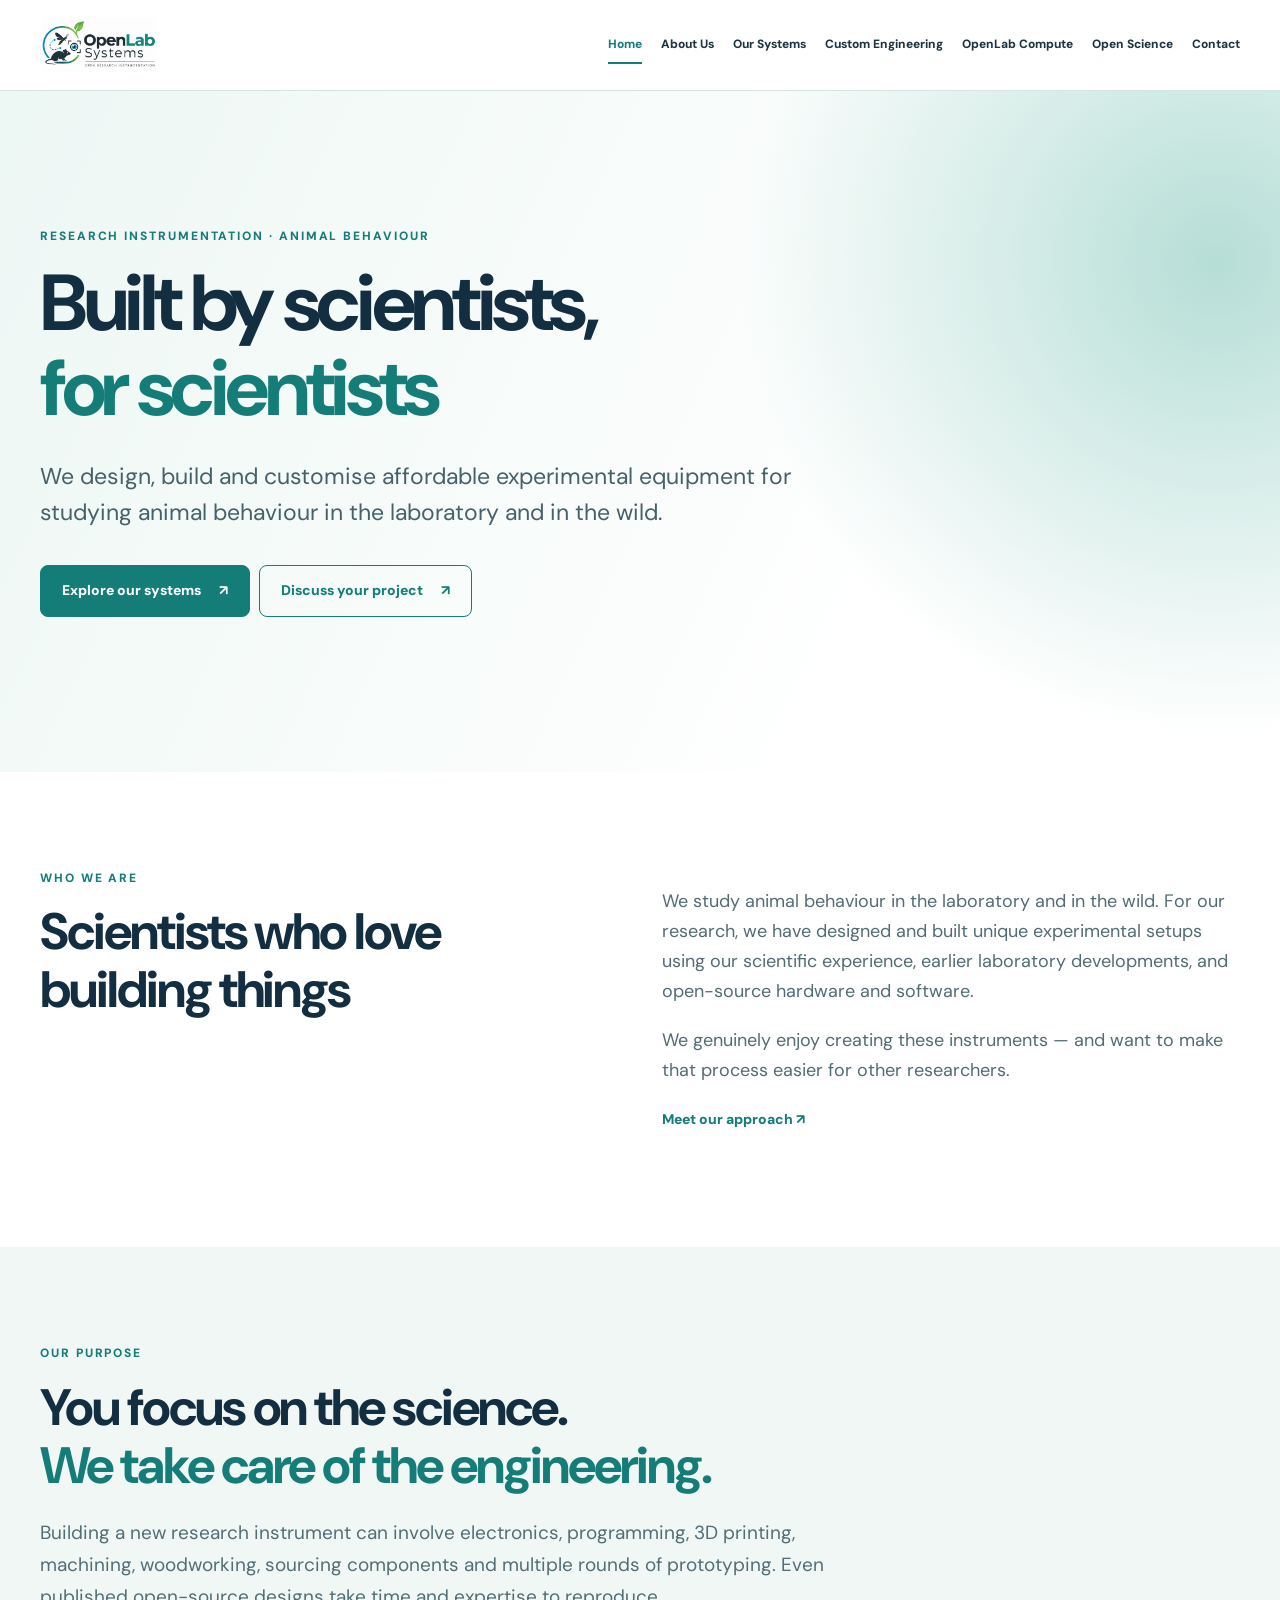
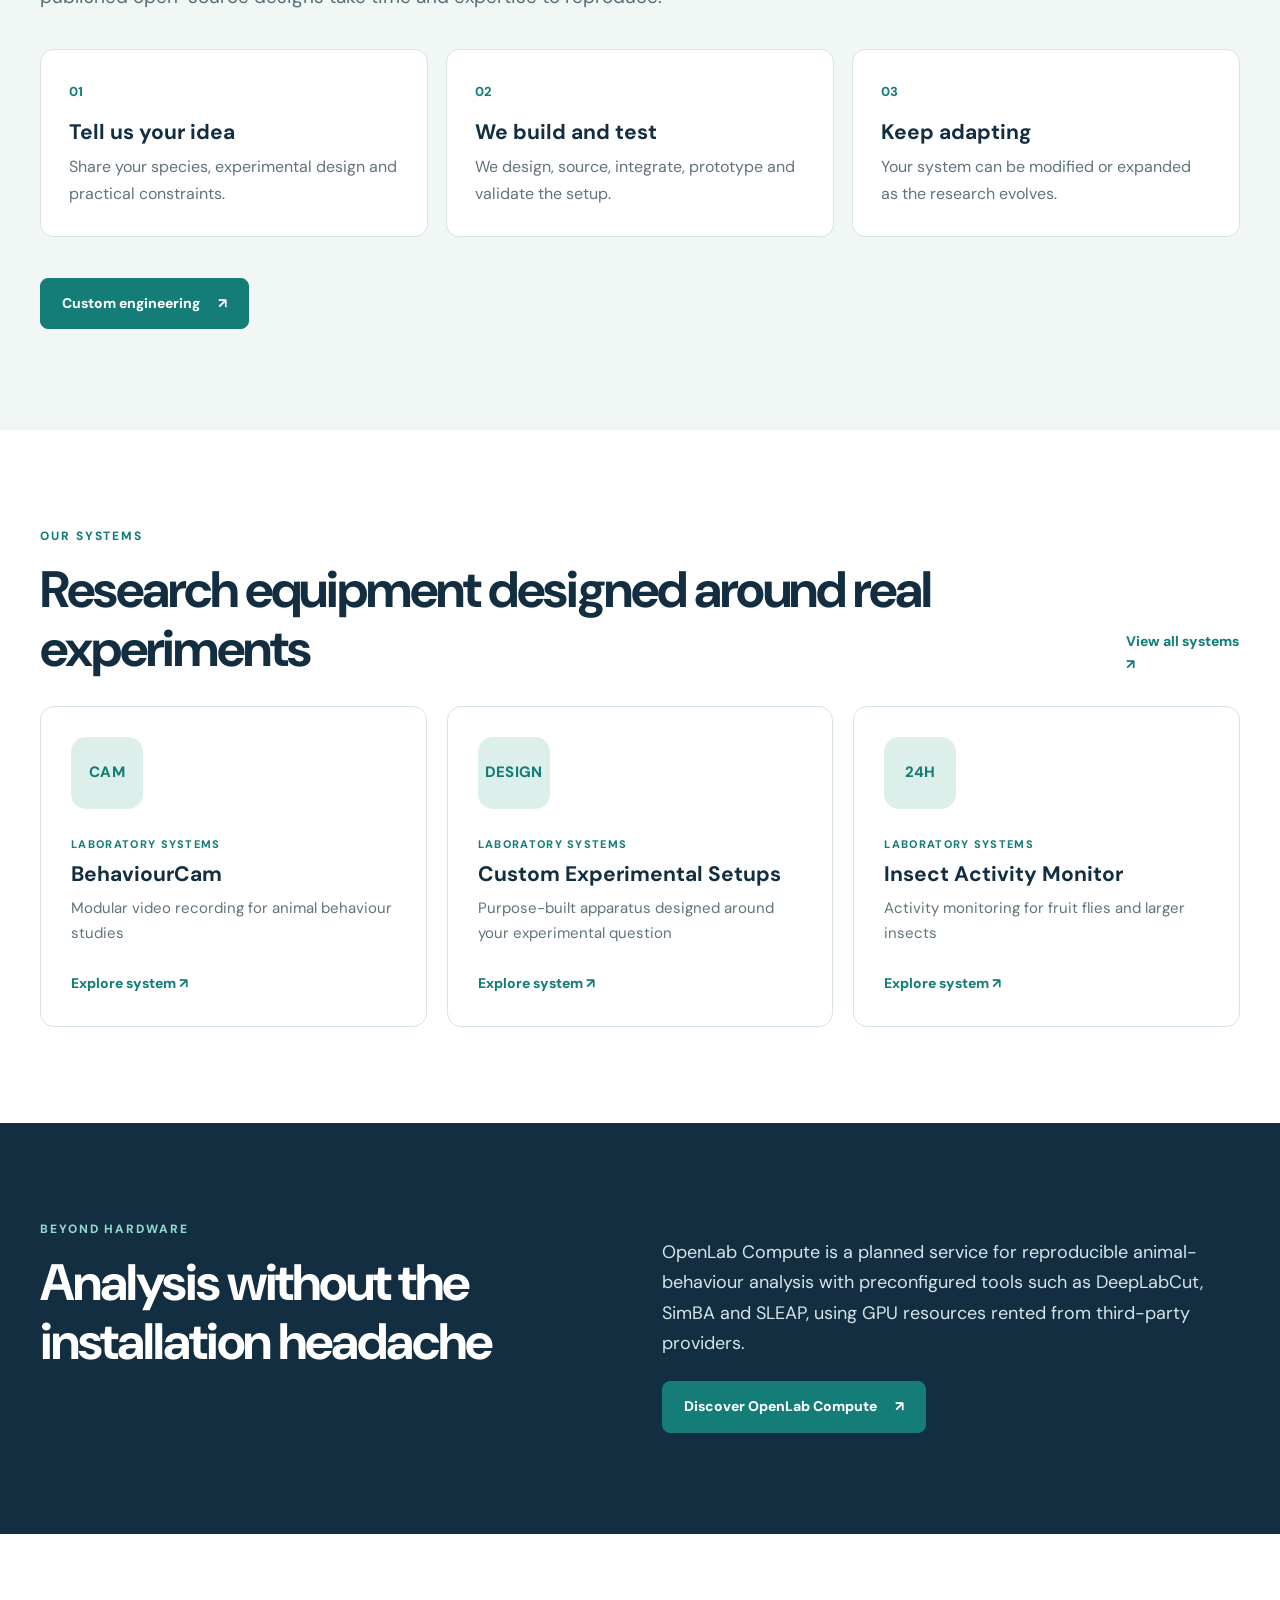
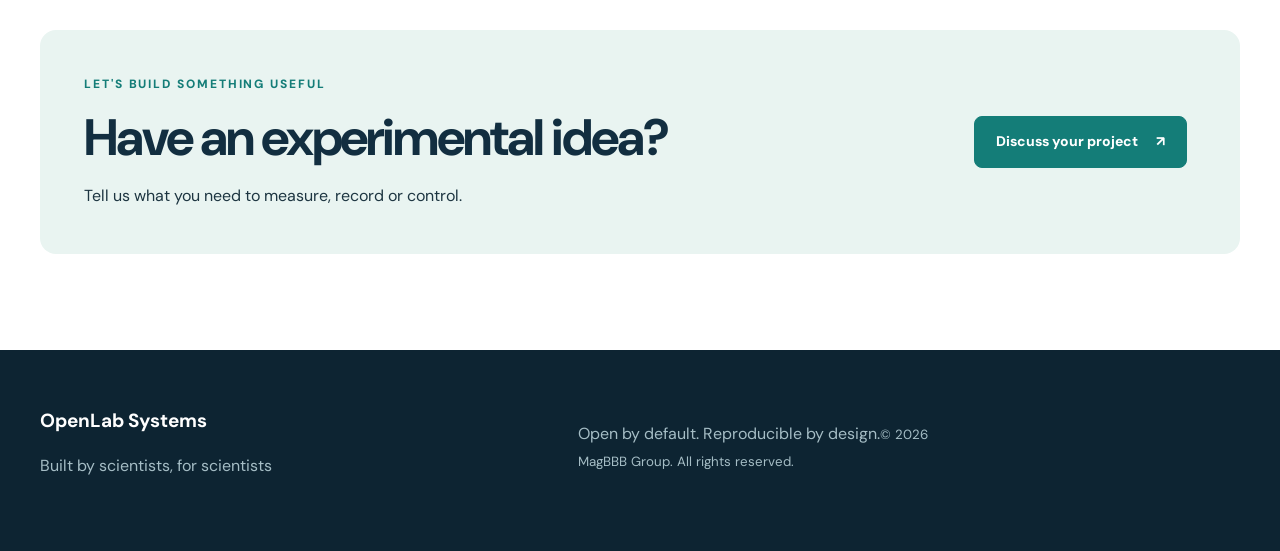
==== commit 69aa1446: "Update index.html" ====
--- a/index.html
+++ b/index.html
@@ -1 +1 @@
-<!doctype html><html lang="en"><head><meta charset="utf-8"><meta name="viewport" content="width=device-width,initial-scale=1"><meta name="description" content="Scientist-led custom research instrumentation and open hardware for animal behaviour."><title>Built by scientists, for scientists | OpenLab Systems</title><link rel="icon" href="logo.png" type="image/png"><link rel="stylesheet" href="style.css?v=20261024-multipage1"><script defer src="site.js"></script></head><body><header class="site-header"><div class="wrap header-inner"><a class="brand" href="index.html" aria-label="OpenLab Systems homepage"><img src="logo.png" alt="OpenLab Systems" onerror="this.style.display='none';this.nextElementSibling.style.display='inline'"/><span class="brand-fallback">OPENLAB <em>SYSTEMS</em></span></a><button class="menu-toggle" aria-expanded="false" aria-controls="site-nav" aria-label="Toggle navigation"><span></span><span></span><span></span></button><nav id="site-nav" class="site-nav" aria-label="Main navigation"><a href="index.html" class="active">Home</a><a href="about.html" class="">About Us</a><a href="systems.html" class="">Our Systems</a><a href="custom-engineering.html" class="">Custom Engineering</a><a href="compute.html" class="">OpenLab Compute</a><a href="open-science.html" class="">Open Science</a><a href="contact.html" class="">Contact</a></nav></div></header><main id="main-content"><section class="page-hero home-hero"><div class="wrap"><p class="eyebrow">RESEARCH INSTRUMENTATION · ANIMAL BEHAVIOUR</p><h1>Built by scientists,<br><em>for scientists</em></h1><p class="hero-lead">We design, build and customise affordable experimental equipment for studying animal behaviour in the laboratory and in the wild.</p><a class="button " href="systems.html">Explore our systems <span aria-hidden="true">↗</span></a><a class="button button-outline" href="contact.html">Discuss your project <span aria-hidden="true">↗</span></a></div></section><section class="section"><div class="wrap two-col"><div><p class="eyebrow">WHO WE ARE</p><h2>Scientists who love building things</h2></div><div class="body-large"><p>We study animal behaviour in the laboratory and in the wild. For our research, we have designed and built unique experimental setups using our scientific experience, earlier laboratory developments, and open-source hardware and software.</p><p>We genuinely enjoy creating these instruments — and want to make that process easier for other researchers.</p><p><a class="text-link" href="about.html">Meet our approach ↗</a></p></div></div></section><section class="section soft"><div class="wrap"><p class="eyebrow">OUR PURPOSE</p><h2>You focus on the science.<br><em>We take care of the engineering.</em></h2><p class="section-lead">Building a new research instrument can involve electronics, programming, 3D printing, machining, woodworking, sourcing components and multiple rounds of prototyping. Even published open-source designs take time and expertise to reproduce.</p><div class="three-steps"><div><span>01</span><h3>Tell us your idea</h3><p>Share your species, experimental design and practical constraints.</p></div><div><span>02</span><h3>We build and test</h3><p>We design, source, integrate, prototype and validate the setup.</p></div><div><span>03</span><h3>Keep adapting</h3><p>Your system can be modified or expanded as the research evolves.</p></div></div><a class="button " href="custom-engineering.html">Custom engineering <span aria-hidden="true">↗</span></a></div></section><section class="section"><div class="wrap"><div class="section-head"><div><p class="eyebrow">OUR SYSTEMS</p><h2>Research equipment designed around real experiments</h2></div><a class="text-link" href="systems.html">View all systems ↗</a></div><div class="card-grid"><article class="system-card"><div class="system-mark">CAM</div><div class="system-meta">Laboratory systems</div><h3>BehaviourCam</h3><p>Modular video recording for animal behaviour studies</p><a class="text-link" href="behaviourcam.html">Explore system <span aria-hidden="true">↗</span></a></article><article class="system-card"><div class="system-mark">DESIGN</div><div class="system-meta">Laboratory systems</div><h3>Custom Experimental Setups</h3><p>Purpose-built apparatus designed around your experimental question</p><a class="text-link" href="custom-setups.html">Explore system <span aria-hidden="true">↗</span></a></article><article class="system-card"><div class="system-mark">24H</div><div class="system-meta">Laboratory systems</div><h3>Insect Activity Monitor</h3><p>Activity monitoring for fruit flies and larger insects</p><a class="text-link" href="insect-activity-monitor.html">Explore system <span aria-hidden="true">↗</span></a></article></div></div></section><section class="section dark-section"><div class="wrap two-col"><div><p class="eyebrow">BEYOND HARDWARE</p><h2>Analysis without the installation headache</h2></div><div><p class="body-large">OpenLab Compute is a planned service for reproducible animal-behaviour analysis with preconfigured tools such as DeepLabCut, SimBA and SLEAP, using GPU resources rented from third-party providers.</p><a class="button " href="compute.html">Discover OpenLab Compute <span aria-hidden="true">↗</span></a></div></div></section><section class="section"><div class="wrap cta-band"><div><p class="eyebrow">LET'S BUILD SOMETHING USEFUL</p><h2>Have an experimental idea?</h2><p>Tell us what you need to measure, record or control.</p></div><a class="button " href="contact.html">Discuss your project <span aria-hidden="true">↗</span></a></div></section></main><footer class="site-footer"><div class="wrap footer-grid"><div><strong>OpenLab Systems</strong><p>Built by scientists, for scientists</p><small>© 2026 MagBBB Group. All rights reserved.</small></div><div><p>Open by default. Reproducible by design.</p><a href="https://magbbb.com/openscience/smartlab/" target="_blank" rel="noopener noreferrer">Our research setups ↗</a><a href="https://github.com/MagBBBGroup" target="_blank" rel="noopener noreferrer">GitHub ↗</a></div><div><a href="contact.html">Discuss your project ↗</a><a href="open-science.html">Our open science approach ↗</a></div></div></footer></body></html>+<!doctype html><html lang="en"><head><meta charset="utf-8"><meta name="viewport" content="width=device-width,initial-scale=1"><meta name="description" content="Scientist-led custom research instrumentation and open hardware for animal behaviour."><title>Built by scientists, for scientists | OpenLab Systems</title><link rel="icon" href="logo.png" type="image/png"><link rel="stylesheet" href="style.css?v=20261024-multipage1"><script defer src="site.js"></script></head><body><header class="site-header"><div class="wrap header-inner"><a class="brand" href="index.html" aria-label="OpenLab Systems homepage"><img src="logo.png" alt="OpenLab Systems" onerror="this.style.display='none';this.nextElementSibling.style.display='inline'"/><span class="brand-fallback">OPENLAB <em>SYSTEMS</em></span></a><button class="menu-toggle" aria-expanded="false" aria-controls="site-nav" aria-label="Toggle navigation"><span></span><span></span><span></span></button><nav id="site-nav" class="site-nav" aria-label="Main navigation"><a href="index.html" class="active">Home</a><a href="about.html" class="">About Us</a><a href="systems.html" class="">Our Systems</a><a href="custom-engineering.html" class="">Custom Engineering</a><a href="compute.html" class="">OpenLab Compute</a><a href="open-science.html" class="">Open Science</a><a href="contact.html" class="">Contact</a></nav></div></header><main id="main-content"><section class="page-hero home-hero"><div class="wrap"><p class="eyebrow">RESEARCH INSTRUMENTATION · ANIMAL BEHAVIOUR</p><h1>Built by scientists,<br><em>for scientists</em></h1><p class="hero-lead">We design, build and customise affordable experimental equipment for studying animal behaviour in the laboratory and in the wild.</p><a class="button " href="systems.html">Explore our systems <span aria-hidden="true">↗</span></a><a class="button button-outline" href="contact.html">Discuss your project <span aria-hidden="true">↗</span></a></div></section><section class="section"><div class="wrap two-col"><div><p class="eyebrow">WHO WE ARE</p><h2>Scientists who love building things</h2></div><div class="body-large"><p>We study animal behaviour in the laboratory and in the wild. For our research, we have designed and built unique experimental setups using our scientific experience, earlier laboratory developments, and open-source hardware and software.</p><p>We genuinely enjoy creating these instruments — and want to make that process easier for other researchers.</p><p><a class="text-link" href="about.html">Meet our approach ↗</a></p></div></div></section><section class="section soft"><div class="wrap"><p class="eyebrow">OUR PURPOSE</p><h2>You focus on the science.<br><em>We take care of the engineering.</em></h2><p class="section-lead">Building a new research instrument can involve electronics, programming, 3D printing, machining, woodworking, sourcing components and multiple rounds of prototyping. Even published open-source designs take time and expertise to reproduce.</p><div class="three-steps"><div><span>01</span><h3>Tell us your idea</h3><p>Share your species, experimental design and practical constraints.</p></div><div><span>02</span><h3>We build and test</h3><p>We design, source, integrate, prototype and validate the setup.</p></div><div><span>03</span><h3>Keep adapting</h3><p>Your system can be modified or expanded as the research evolves.</p></div></div><a class="button " href="custom-engineering.html">Custom engineering <span aria-hidden="true">↗</span></a></div></section><section class="section"><div class="wrap"><div class="section-head"><div><p class="eyebrow">OUR SYSTEMS</p><h2>Research equipment designed around real experiments</h2></div><a class="text-link" href="systems.html">View all systems ↗</a></div><div class="card-grid"><article class="system-card"><div class="system-mark">CAM</div><div class="system-meta">Laboratory systems</div><h3>BehaviourCam</h3><p>Modular video recording for animal behaviour studies</p><a class="text-link" href="behaviourcam.html">Explore system <span aria-hidden="true">↗</span></a></article><article class="system-card"><div class="system-mark">DESIGN</div><div class="system-meta">Laboratory systems</div><h3>Custom Experimental Setups</h3><p>Purpose-built apparatus designed around your experimental question</p><a class="text-link" href="custom-setups.html">Explore system <span aria-hidden="true">↗</span></a></article><article class="system-card"><div class="system-mark">24H</div><div class="system-meta">Laboratory systems</div><h3>Insect Activity Monitor</h3><p>Activity monitoring for fruit flies and larger insects</p><a class="text-link" href="insect-activity-monitor.html">Explore system <span aria-hidden="true">↗</span></a></article></div></div></section><section class="section dark-section"><div class="wrap two-col"><div><p class="eyebrow">BEYOND HARDWARE</p><h2>Analysis without the installation headache</h2></div><div><p class="body-large">OpenLab Compute is a planned service for reproducible animal-behaviour analysis with preconfigured tools such as DeepLabCut, SimBA and SLEAP, using GPU resources rented from third-party providers.</p><a class="button " href="compute.html">Discover OpenLab Compute <span aria-hidden="true">↗</span></a></div></div></section><section class="section"><div class="wrap cta-band"><div><p class="eyebrow">LET'S BUILD SOMETHING USEFUL</p><h2>Have an experimental idea?</h2><p>Tell us what you need to measure, record or control.</p></div><a class="button " href="contact.html">Discuss your project <span aria-hidden="true">↗</span></a></div></section></main><footer class="site-footer"><div class="wrap footer-grid"><div><strong>OpenLab Systems</strong><p>Built by scientists, for scientists</p></div><div><p>Open by default. Reproducible by design.<small>© 2026 MagBBB Group. All rights reserved.</small></p></div></div></footer></body></html>
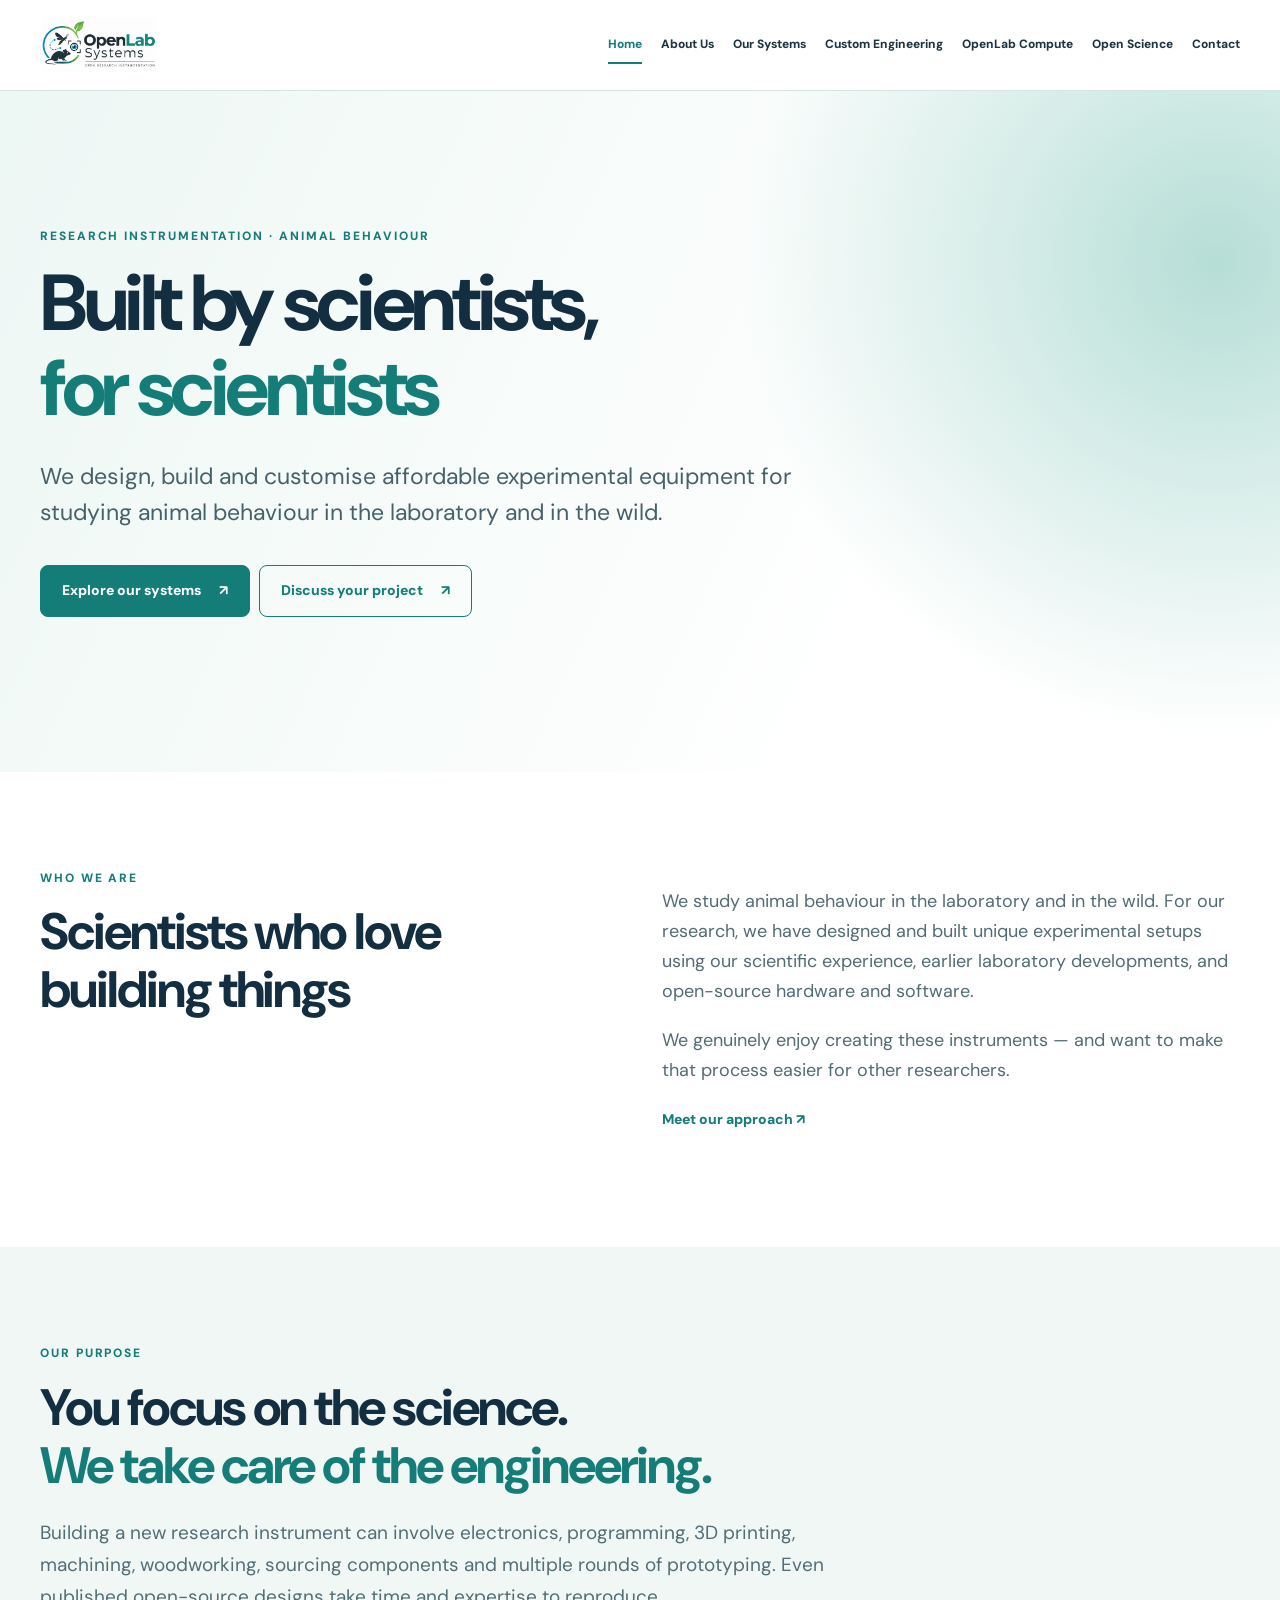
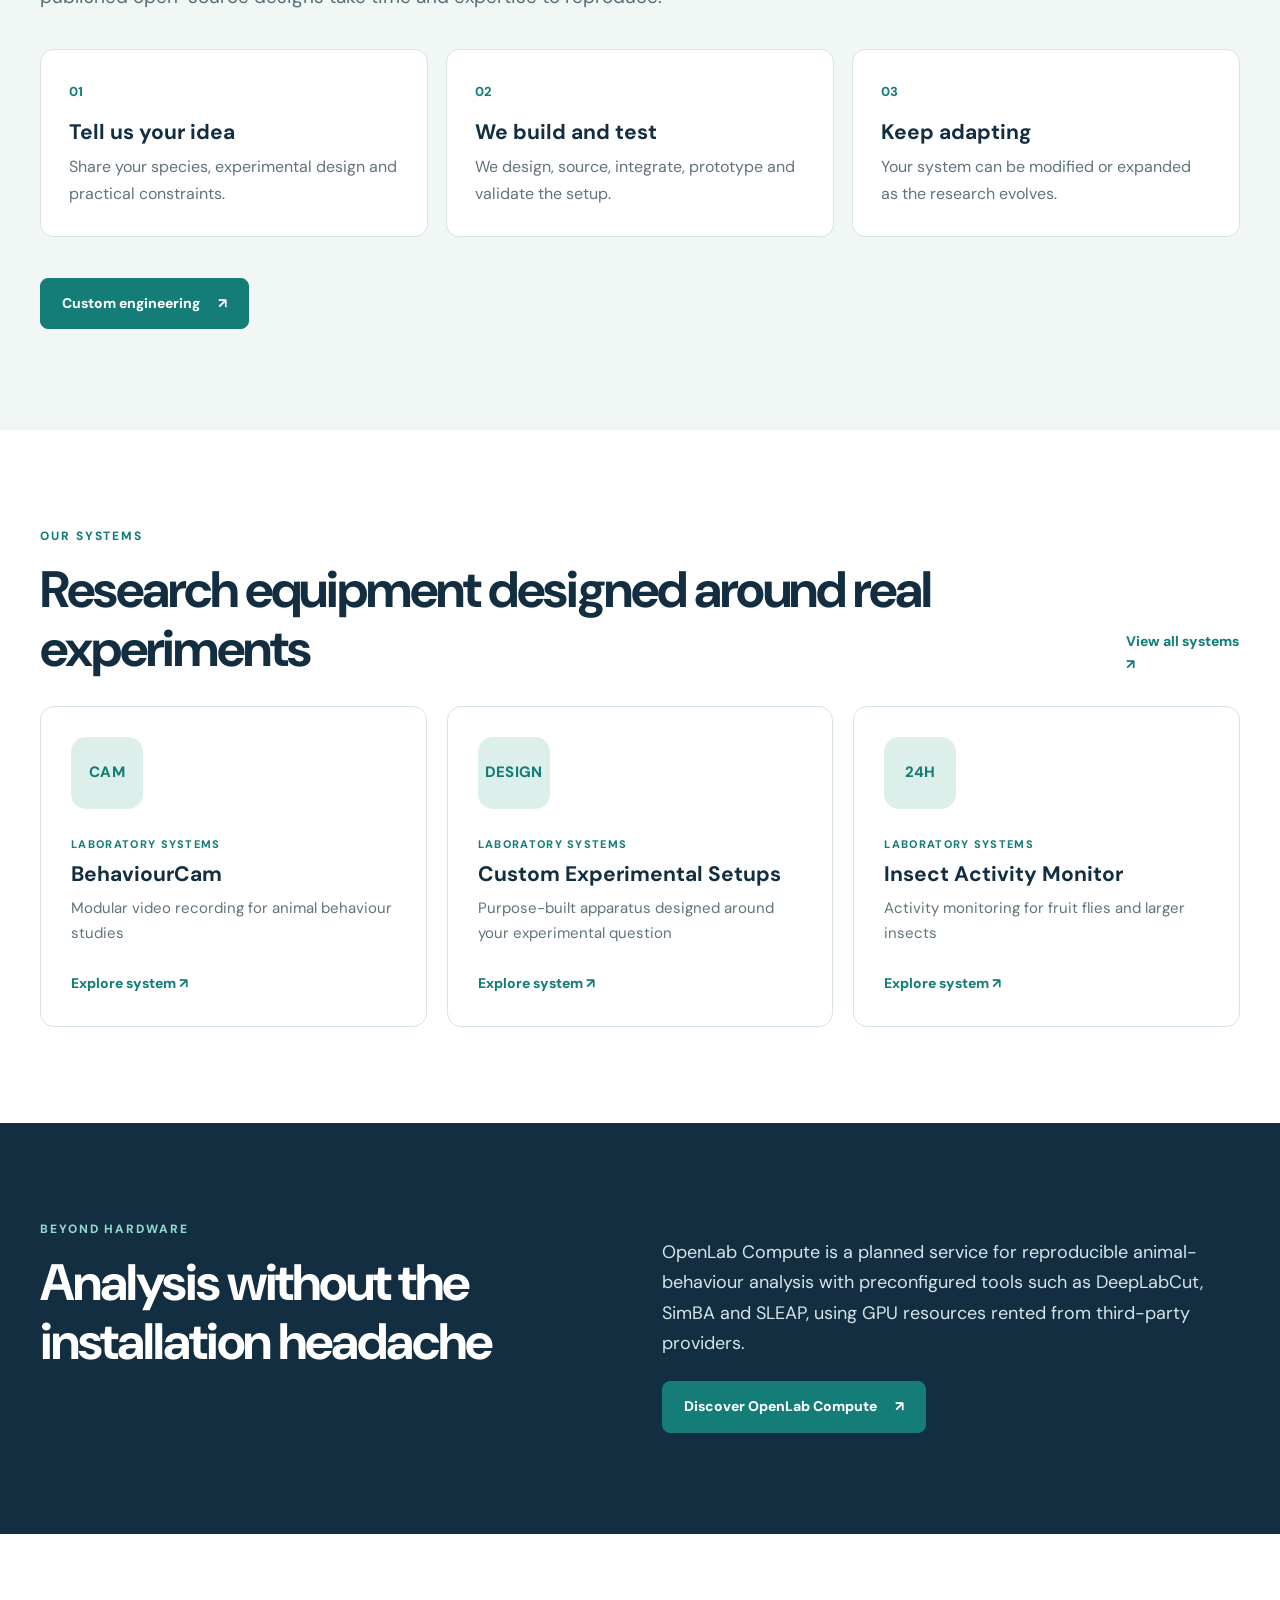
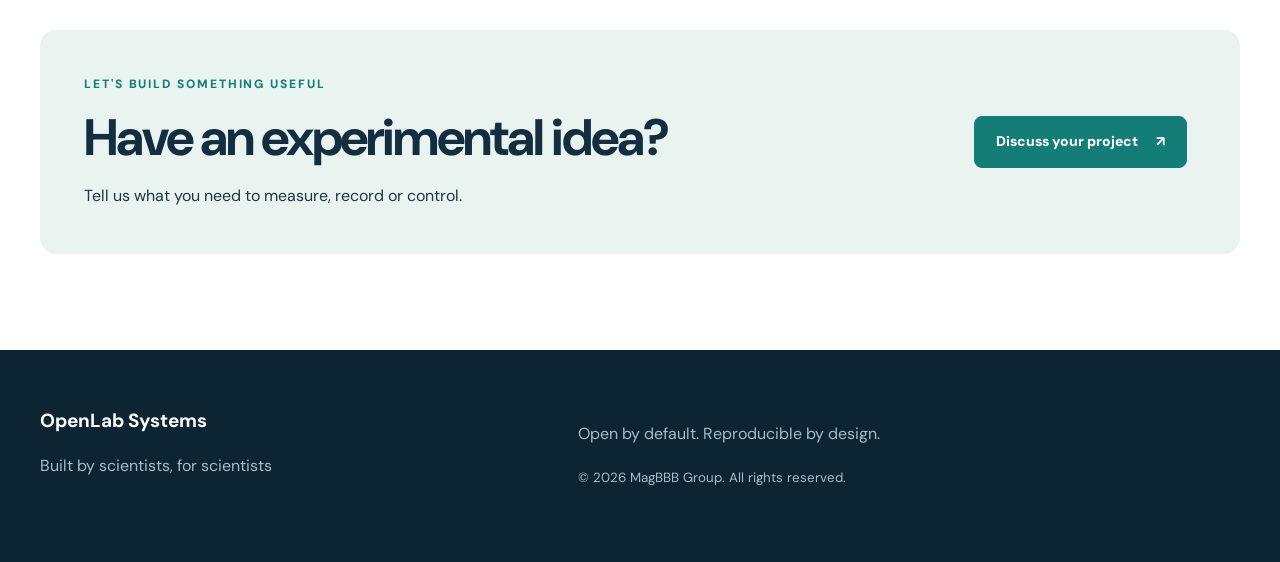
==== commit 547b7ee1: "Update index.html" ====
--- a/index.html
+++ b/index.html
@@ -1 +1 @@
-<!doctype html><html lang="en"><head><meta charset="utf-8"><meta name="viewport" content="width=device-width,initial-scale=1"><meta name="description" content="Scientist-led custom research instrumentation and open hardware for animal behaviour."><title>Built by scientists, for scientists | OpenLab Systems</title><link rel="icon" href="logo.png" type="image/png"><link rel="stylesheet" href="style.css?v=20261024-multipage1"><script defer src="site.js"></script></head><body><header class="site-header"><div class="wrap header-inner"><a class="brand" href="index.html" aria-label="OpenLab Systems homepage"><img src="logo.png" alt="OpenLab Systems" onerror="this.style.display='none';this.nextElementSibling.style.display='inline'"/><span class="brand-fallback">OPENLAB <em>SYSTEMS</em></span></a><button class="menu-toggle" aria-expanded="false" aria-controls="site-nav" aria-label="Toggle navigation"><span></span><span></span><span></span></button><nav id="site-nav" class="site-nav" aria-label="Main navigation"><a href="index.html" class="active">Home</a><a href="about.html" class="">About Us</a><a href="systems.html" class="">Our Systems</a><a href="custom-engineering.html" class="">Custom Engineering</a><a href="compute.html" class="">OpenLab Compute</a><a href="open-science.html" class="">Open Science</a><a href="contact.html" class="">Contact</a></nav></div></header><main id="main-content"><section class="page-hero home-hero"><div class="wrap"><p class="eyebrow">RESEARCH INSTRUMENTATION · ANIMAL BEHAVIOUR</p><h1>Built by scientists,<br><em>for scientists</em></h1><p class="hero-lead">We design, build and customise affordable experimental equipment for studying animal behaviour in the laboratory and in the wild.</p><a class="button " href="systems.html">Explore our systems <span aria-hidden="true">↗</span></a><a class="button button-outline" href="contact.html">Discuss your project <span aria-hidden="true">↗</span></a></div></section><section class="section"><div class="wrap two-col"><div><p class="eyebrow">WHO WE ARE</p><h2>Scientists who love building things</h2></div><div class="body-large"><p>We study animal behaviour in the laboratory and in the wild. For our research, we have designed and built unique experimental setups using our scientific experience, earlier laboratory developments, and open-source hardware and software.</p><p>We genuinely enjoy creating these instruments — and want to make that process easier for other researchers.</p><p><a class="text-link" href="about.html">Meet our approach ↗</a></p></div></div></section><section class="section soft"><div class="wrap"><p class="eyebrow">OUR PURPOSE</p><h2>You focus on the science.<br><em>We take care of the engineering.</em></h2><p class="section-lead">Building a new research instrument can involve electronics, programming, 3D printing, machining, woodworking, sourcing components and multiple rounds of prototyping. Even published open-source designs take time and expertise to reproduce.</p><div class="three-steps"><div><span>01</span><h3>Tell us your idea</h3><p>Share your species, experimental design and practical constraints.</p></div><div><span>02</span><h3>We build and test</h3><p>We design, source, integrate, prototype and validate the setup.</p></div><div><span>03</span><h3>Keep adapting</h3><p>Your system can be modified or expanded as the research evolves.</p></div></div><a class="button " href="custom-engineering.html">Custom engineering <span aria-hidden="true">↗</span></a></div></section><section class="section"><div class="wrap"><div class="section-head"><div><p class="eyebrow">OUR SYSTEMS</p><h2>Research equipment designed around real experiments</h2></div><a class="text-link" href="systems.html">View all systems ↗</a></div><div class="card-grid"><article class="system-card"><div class="system-mark">CAM</div><div class="system-meta">Laboratory systems</div><h3>BehaviourCam</h3><p>Modular video recording for animal behaviour studies</p><a class="text-link" href="behaviourcam.html">Explore system <span aria-hidden="true">↗</span></a></article><article class="system-card"><div class="system-mark">DESIGN</div><div class="system-meta">Laboratory systems</div><h3>Custom Experimental Setups</h3><p>Purpose-built apparatus designed around your experimental question</p><a class="text-link" href="custom-setups.html">Explore system <span aria-hidden="true">↗</span></a></article><article class="system-card"><div class="system-mark">24H</div><div class="system-meta">Laboratory systems</div><h3>Insect Activity Monitor</h3><p>Activity monitoring for fruit flies and larger insects</p><a class="text-link" href="insect-activity-monitor.html">Explore system <span aria-hidden="true">↗</span></a></article></div></div></section><section class="section dark-section"><div class="wrap two-col"><div><p class="eyebrow">BEYOND HARDWARE</p><h2>Analysis without the installation headache</h2></div><div><p class="body-large">OpenLab Compute is a planned service for reproducible animal-behaviour analysis with preconfigured tools such as DeepLabCut, SimBA and SLEAP, using GPU resources rented from third-party providers.</p><a class="button " href="compute.html">Discover OpenLab Compute <span aria-hidden="true">↗</span></a></div></div></section><section class="section"><div class="wrap cta-band"><div><p class="eyebrow">LET'S BUILD SOMETHING USEFUL</p><h2>Have an experimental idea?</h2><p>Tell us what you need to measure, record or control.</p></div><a class="button " href="contact.html">Discuss your project <span aria-hidden="true">↗</span></a></div></section></main><footer class="site-footer"><div class="wrap footer-grid"><div><strong>OpenLab Systems</strong><p>Built by scientists, for scientists</p></div><div><p>Open by default. Reproducible by design.<small>© 2026 MagBBB Group. All rights reserved.</small></p></div></div></footer></body></html>
+<!doctype html><html lang="en"><head><meta charset="utf-8"><meta name="viewport" content="width=device-width,initial-scale=1"><meta name="description" content="Scientist-led custom research instrumentation and open hardware for animal behaviour."><title>Built by scientists, for scientists | OpenLab Systems</title><link rel="icon" href="logo.png" type="image/png"><link rel="stylesheet" href="style.css?v=20261024-multipage1"><script defer src="site.js"></script></head><body><header class="site-header"><div class="wrap header-inner"><a class="brand" href="index.html" aria-label="OpenLab Systems homepage"><img src="logo.png" alt="OpenLab Systems" onerror="this.style.display='none';this.nextElementSibling.style.display='inline'"/><span class="brand-fallback">OPENLAB <em>SYSTEMS</em></span></a><button class="menu-toggle" aria-expanded="false" aria-controls="site-nav" aria-label="Toggle navigation"><span></span><span></span><span></span></button><nav id="site-nav" class="site-nav" aria-label="Main navigation"><a href="index.html" class="active">Home</a><a href="about.html" class="">About Us</a><a href="systems.html" class="">Our Systems</a><a href="custom-engineering.html" class="">Custom Engineering</a><a href="compute.html" class="">OpenLab Compute</a><a href="open-science.html" class="">Open Science</a><a href="contact.html" class="">Contact</a></nav></div></header><main id="main-content"><section class="page-hero home-hero"><div class="wrap"><p class="eyebrow">RESEARCH INSTRUMENTATION · ANIMAL BEHAVIOUR</p><h1>Built by scientists,<br><em>for scientists</em></h1><p class="hero-lead">We design, build and customise affordable experimental equipment for studying animal behaviour in the laboratory and in the wild.</p><a class="button " href="systems.html">Explore our systems <span aria-hidden="true">↗</span></a><a class="button button-outline" href="contact.html">Discuss your project <span aria-hidden="true">↗</span></a></div></section><section class="section"><div class="wrap two-col"><div><p class="eyebrow">WHO WE ARE</p><h2>Scientists who love building things</h2></div><div class="body-large"><p>We study animal behaviour in the laboratory and in the wild. For our research, we have designed and built unique experimental setups using our scientific experience, earlier laboratory developments, and open-source hardware and software.</p><p>We genuinely enjoy creating these instruments — and want to make that process easier for other researchers.</p><p><a class="text-link" href="about.html">Meet our approach ↗</a></p></div></div></section><section class="section soft"><div class="wrap"><p class="eyebrow">OUR PURPOSE</p><h2>You focus on the science.<br><em>We take care of the engineering.</em></h2><p class="section-lead">Building a new research instrument can involve electronics, programming, 3D printing, machining, woodworking, sourcing components and multiple rounds of prototyping. Even published open-source designs take time and expertise to reproduce.</p><div class="three-steps"><div><span>01</span><h3>Tell us your idea</h3><p>Share your species, experimental design and practical constraints.</p></div><div><span>02</span><h3>We build and test</h3><p>We design, source, integrate, prototype and validate the setup.</p></div><div><span>03</span><h3>Keep adapting</h3><p>Your system can be modified or expanded as the research evolves.</p></div></div><a class="button " href="custom-engineering.html">Custom engineering <span aria-hidden="true">↗</span></a></div></section><section class="section"><div class="wrap"><div class="section-head"><div><p class="eyebrow">OUR SYSTEMS</p><h2>Research equipment designed around real experiments</h2></div><a class="text-link" href="systems.html">View all systems ↗</a></div><div class="card-grid"><article class="system-card"><div class="system-mark">CAM</div><div class="system-meta">Laboratory systems</div><h3>BehaviourCam</h3><p>Modular video recording for animal behaviour studies</p><a class="text-link" href="behaviourcam.html">Explore system <span aria-hidden="true">↗</span></a></article><article class="system-card"><div class="system-mark">DESIGN</div><div class="system-meta">Laboratory systems</div><h3>Custom Experimental Setups</h3><p>Purpose-built apparatus designed around your experimental question</p><a class="text-link" href="custom-setups.html">Explore system <span aria-hidden="true">↗</span></a></article><article class="system-card"><div class="system-mark">24H</div><div class="system-meta">Laboratory systems</div><h3>Insect Activity Monitor</h3><p>Activity monitoring for fruit flies and larger insects</p><a class="text-link" href="insect-activity-monitor.html">Explore system <span aria-hidden="true">↗</span></a></article></div></div></section><section class="section dark-section"><div class="wrap two-col"><div><p class="eyebrow">BEYOND HARDWARE</p><h2>Analysis without the installation headache</h2></div><div><p class="body-large">OpenLab Compute is a planned service for reproducible animal-behaviour analysis with preconfigured tools such as DeepLabCut, SimBA and SLEAP, using GPU resources rented from third-party providers.</p><a class="button " href="compute.html">Discover OpenLab Compute <span aria-hidden="true">↗</span></a></div></div></section><section class="section"><div class="wrap cta-band"><div><p class="eyebrow">LET'S BUILD SOMETHING USEFUL</p><h2>Have an experimental idea?</h2><p>Tell us what you need to measure, record or control.</p></div><a class="button " href="contact.html">Discuss your project <span aria-hidden="true">↗</span></a></div></section></main><footer class="site-footer"><div class="wrap footer-grid"><div><strong>OpenLab Systems</strong><p>Built by scientists, for scientists</p></div><div><p>Open by default. Reproducible by design.<p><small>© 2026 MagBBB Group. All rights reserved.</small></p></p></div></div></footer></body></html>
